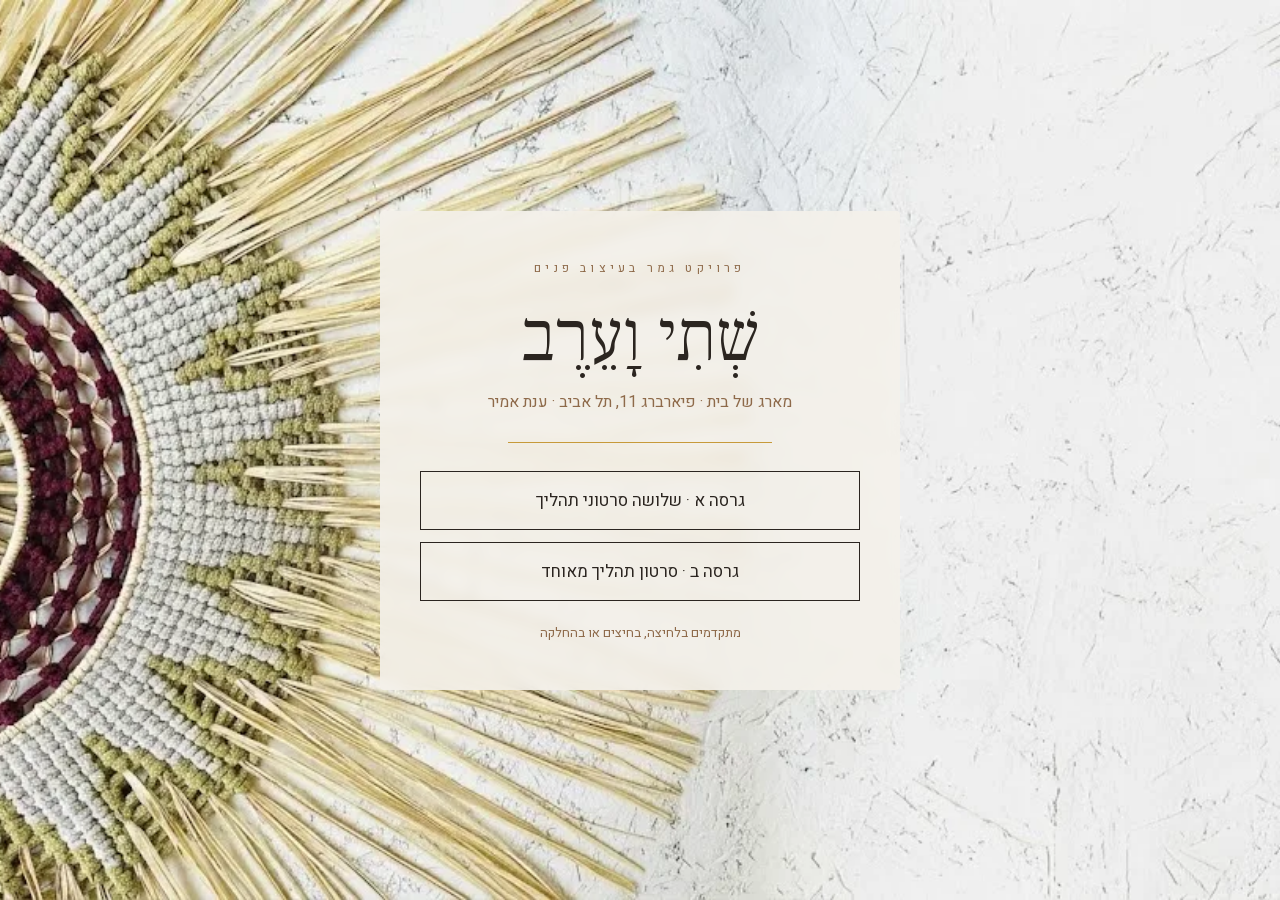
==== index.html @ cf1539aa "אתר שתי וערב, שתי גרסאות, 16.11 Co-Authored-By: Claude Opus 5.5 <noreply@anthropic.com>" ====
<!doctype html>
<html lang="he" dir="rtl">
<head>
<meta charset="utf-8">
<meta name="viewport" content="width=device-width, initial-scale=1">
<title>שתי וערב · פיארברג 11</title>
<meta name="robots" content="noindex">
<link rel="stylesheet" href="lib/fonts.css">
<style>
:root{--bg:#F4F1EA;--ink:#2B2520;--mustard:#C79A3A;--oak:#8E6A4A}
*{box-sizing:border-box;margin:0}
body{min-height:100svh;background:var(--bg) url(media/שער-קסם.webp) center/cover no-repeat;color:var(--ink);font-family:Heebo,Assistant,sans-serif;display:grid;place-items:center;padding:24px 16px}
.card{background:rgba(244,241,234,.9);backdrop-filter:blur(6px);padding:48px 40px;max-width:520px;width:100%;text-align:center;border-radius:4px}
.kick{letter-spacing:.35em;font-size:12px;color:var(--oak)}
h1{font-family:"Frank Ruhl Libre",serif;font-weight:300;font-size:clamp(44px,10vw,72px);margin:14px 0 6px}
.sub{font-size:16px;color:var(--oak)}
hr{border:0;height:1px;background:var(--mustard);margin:28px auto;width:60%}
a{display:block;padding:16px;margin:12px 0;border:1px solid var(--ink);color:var(--ink);text-decoration:none;font-size:17px;transition:.25s}
a:hover{background:var(--ink);color:var(--bg)}
small{display:block;margin-top:22px;font-size:13px;color:var(--oak)}
</style>
</head>
<body>
<main class="card">
<div class="kick">פרויקט גמר בעיצוב פנים</div>
<h1>שְׁתִי וָעֵרֶב</h1>
<div class="sub">מארג של בית · פיארברג 11, תל אביב · ענת אמיר</div>
<hr>
<a href="a.html">גרסה א · שלושה סרטוני תהליך</a>
<a href="b.html">גרסה ב · סרטון תהליך מאוחד</a>
<small>מתקדמים בלחיצה, בחיצים או בהחלקה</small>
</main>
</body>
</html>
---- lib/fonts.css ----
/* פונטים מקומיים: פרנק רוהל ליברה והיבו, עברית ולטינית, משקלים 300 400 500. הורדו מגוגל פונטס 4.11.26 */
@font-face{font-family:'Frank Ruhl Libre';font-style:normal;font-weight:300;font-display:swap;src:url(fonts/FrankRuhlLibre-300-hebrew.woff2) format('woff2');unicode-range:U+0307-0308, U+0590-05FF, U+200C-2010, U+20AA, U+25CC, U+FB1D-FB4F;}
@font-face{font-family:'Frank Ruhl Libre';font-style:normal;font-weight:300;font-display:swap;src:url(fonts/FrankRuhlLibre-300-latin.woff2) format('woff2');unicode-range:U+0000-00FF, U+0131, U+0152-0153, U+02BB-02BC, U+02C6, U+02DA, U+02DC, U+0304, U+0308, U+0329, U+2000-206F, U+20AC, U+2122, U+2191, U+2193, U+2212, U+2215, U+FEFF, U+FFFD;}
@font-face{font-family:'Frank Ruhl Libre';font-style:normal;font-weight:400;font-display:swap;src:url(fonts/FrankRuhlLibre-400-hebrew.woff2) format('woff2');unicode-range:U+0307-0308, U+0590-05FF, U+200C-2010, U+20AA, U+25CC, U+FB1D-FB4F;}
@font-face{font-family:'Frank Ruhl Libre';font-style:normal;font-weight:400;font-display:swap;src:url(fonts/FrankRuhlLibre-400-latin.woff2) format('woff2');unicode-range:U+0000-00FF, U+0131, U+0152-0153, U+02BB-02BC, U+02C6, U+02DA, U+02DC, U+0304, U+0308, U+0329, U+2000-206F, U+20AC, U+2122, U+2191, U+2193, U+2212, U+2215, U+FEFF, U+FFFD;}
@font-face{font-family:'Frank Ruhl Libre';font-style:normal;font-weight:500;font-display:swap;src:url(fonts/FrankRuhlLibre-500-hebrew.woff2) format('woff2');unicode-range:U+0307-0308, U+0590-05FF, U+200C-2010, U+20AA, U+25CC, U+FB1D-FB4F;}
@font-face{font-family:'Frank Ruhl Libre';font-style:normal;font-weight:500;font-display:swap;src:url(fonts/FrankRuhlLibre-500-latin.woff2) format('woff2');unicode-range:U+0000-00FF, U+0131, U+0152-0153, U+02BB-02BC, U+02C6, U+02DA, U+02DC, U+0304, U+0308, U+0329, U+2000-206F, U+20AC, U+2122, U+2191, U+2193, U+2212, U+2215, U+FEFF, U+FFFD;}
@font-face{font-family:'Heebo';font-style:normal;font-weight:300;font-display:swap;src:url(fonts/Heebo-300-hebrew.woff2) format('woff2');unicode-range:U+0307-0308, U+0590-05FF, U+200C-2010, U+20AA, U+25CC, U+FB1D-FB4F;}
@font-face{font-family:'Heebo';font-style:normal;font-weight:300;font-display:swap;src:url(fonts/Heebo-300-latin.woff2) format('woff2');unicode-range:U+0000-00FF, U+0131, U+0152-0153, U+02BB-02BC, U+02C6, U+02DA, U+02DC, U+0304, U+0308, U+0329, U+2000-206F, U+20AC, U+2122, U+2191, U+2193, U+2212, U+2215, U+FEFF, U+FFFD;}
@font-face{font-family:'Heebo';font-style:normal;font-weight:400;font-display:swap;src:url(fonts/Heebo-400-hebrew.woff2) format('woff2');unicode-range:U+0307-0308, U+0590-05FF, U+200C-2010, U+20AA, U+25CC, U+FB1D-FB4F;}
@font-face{font-family:'Heebo';font-style:normal;font-weight:400;font-display:swap;src:url(fonts/Heebo-400-latin.woff2) format('woff2');unicode-range:U+0000-00FF, U+0131, U+0152-0153, U+02BB-02BC, U+02C6, U+02DA, U+02DC, U+0304, U+0308, U+0329, U+2000-206F, U+20AC, U+2122, U+2191, U+2193, U+2212, U+2215, U+FEFF, U+FFFD;}
@font-face{font-family:'Heebo';font-style:normal;font-weight:500;font-display:swap;src:url(fonts/Heebo-500-hebrew.woff2) format('woff2');unicode-range:U+0307-0308, U+0590-05FF, U+200C-2010, U+20AA, U+25CC, U+FB1D-FB4F;}
@font-face{font-family:'Heebo';font-style:normal;font-weight:500;font-display:swap;src:url(fonts/Heebo-500-latin.woff2) format('woff2');unicode-range:U+0000-00FF, U+0131, U+0152-0153, U+02BB-02BC, U+02C6, U+02DA, U+02DC, U+0304, U+0308, U+0329, U+2000-206F, U+20AC, U+2122, U+2191, U+2193, U+2212, U+2215, U+FEFF, U+FFFD;}

/* אסיסטנט, הפונט של מצגת הקנבה (ענת, 8.11.26). פונט משתנה, קובץ אחד לכל המשקלים. הורד מגוגל פונטס 8.11.26 */
@font-face{font-family:'Assistant';font-style:normal;font-weight:200 800;font-display:swap;src:url(fonts/Assistant-hebrew.woff2) format('woff2');unicode-range:U+0307-0308, U+0590-05FF, U+200C-2010, U+20AA, U+25CC, U+FB1D-FB4F;}
@font-face{font-family:'Assistant';font-style:normal;font-weight:200 800;font-display:swap;src:url(fonts/Assistant-latin.woff2) format('woff2');unicode-range:U+0000-00FF, U+0131, U+0152-0153, U+02BB-02BC, U+02C6, U+02DA, U+02DC, U+0304, U+0308, U+0329, U+2000-206F, U+20AC, U+2122, U+2191, U+2193, U+2212, U+2215, U+FEFF, U+FFFD;}
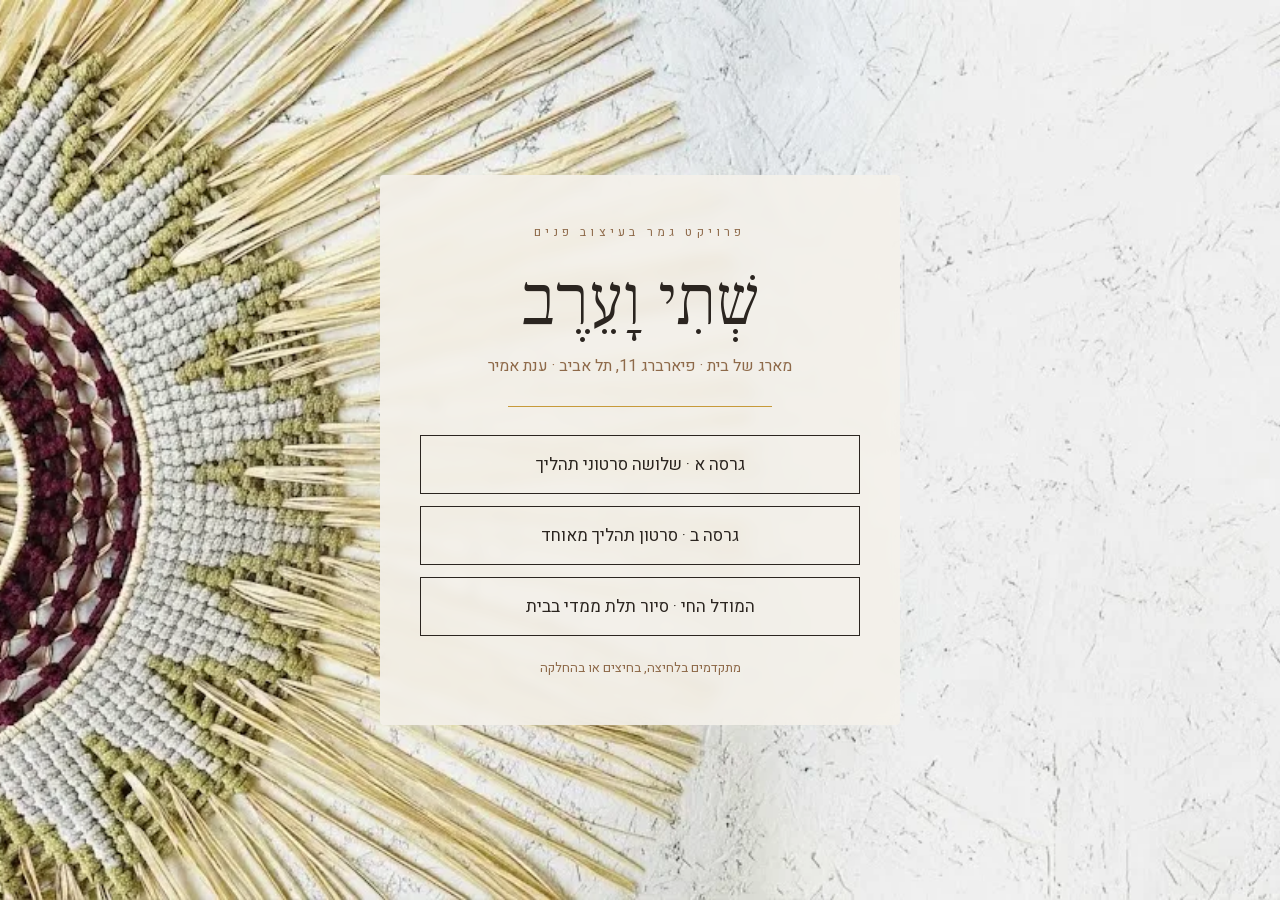
==== commit c883799e: "המודל החי וקישור מדף הכניסה Co-Authored-By: Claude Opus 5.5 <noreply@anthropic.com>" ====
--- a/index.html
+++ b/index.html
@@ -28,6 +28,7 @@
 <hr>
 <a href="a.html">גרסה א · שלושה סרטוני תהליך</a>
 <a href="b.html">גרסה ב · סרטון תהליך מאוחד</a>
+<a href="model.html">המודל החי · סיור תלת ממדי בבית</a>
 <small>מתקדמים בלחיצה, בחיצים או בהחלקה</small>
 </main>
 </body>
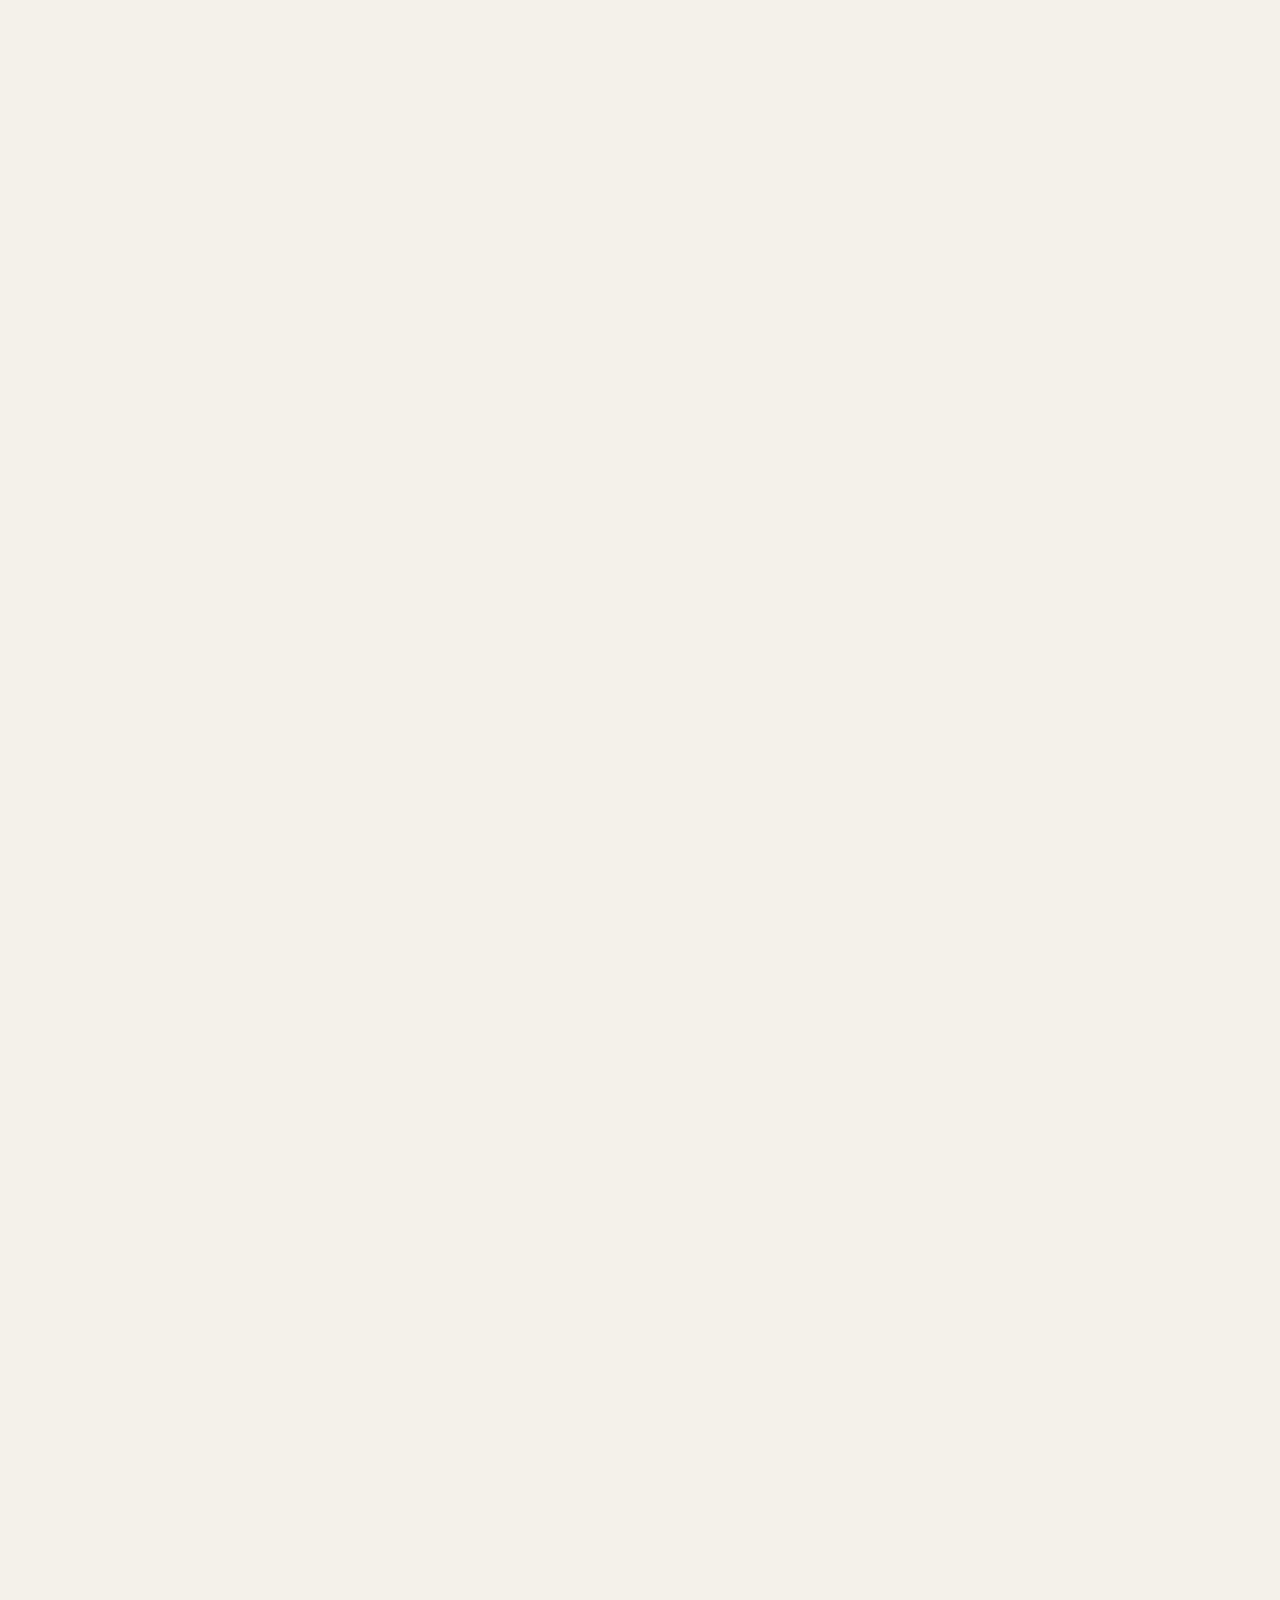
==== commit f39bea4e: "17.11: גרסה א' כאתר הראשי, תיקוני ענת, מסך מלא, חתכים מעודכנים Co-Authored-By: Claude Opus 5.5 <nore" ====
--- a/index.html
+++ b/index.html
@@ -1,35 +1,1550 @@
 <!doctype html>
-<html lang="he" dir="rtl">
-<head>
+<html lang="he" dir="rtl"><head>
 <meta charset="utf-8">
-<meta name="viewport" content="width=device-width, initial-scale=1">
-<title>שתי וערב · פיארברג 11</title>
-<meta name="robots" content="noindex">
-<link rel="stylesheet" href="lib/fonts.css">
+<base href="./">
+<title>שתי וערב · גרסה א, שלושה סרטונים</title>
+<meta name="viewport" content="width=device-width, initial-scale=1, viewport-fit=cover">
+<style>/* 16.11: אסיסטנט בתוך הדף, כדי שיעבוד גם מקובץ מקומי בלי שרת. זה הפונט היחיד שהאתר משתמש בו */
+@font-face{font-family:'Assistant';font-style:normal;font-weight:200 800;font-display:swap;src:url([data-uri]) format('woff2');unicode-range:U+0307-0308, U+0590-05FF, U+200C-2010, U+20AA, U+25CC, U+FB1D-FB4F;}
+@font-face{font-family:'Assistant';font-style:normal;font-weight:200 800;font-display:swap;src:url([data-uri]) format('woff2');unicode-range:U+0000-00FF, U+0131, U+0152-0153, U+02BB-02BC, U+02C6, U+02DA, U+02DC, U+0304, U+0308, U+0329, U+2000-206F, U+20AC, U+2122, U+2191, U+2193, U+2212, U+2215, U+FEFF, U+FFFD;}
+</style>
+<script>/* 16.11 טלפון: הסימון לפני הציור, כדי שה-CSS והקוד יסכימו */
+if (!document.documentElement.classList.contains('edit') && matchMedia('(max-width: 820px), (max-height: 500px)').matches) document.documentElement.classList.add('m');</script>
+
 <style>
-:root{--bg:#F4F1EA;--ink:#2B2520;--mustard:#C79A3A;--oak:#8E6A4A}
-*{box-sizing:border-box;margin:0}
-body{min-height:100svh;background:var(--bg) url(media/שער-קסם.webp) center/cover no-repeat;color:var(--ink);font-family:Heebo,Assistant,sans-serif;display:grid;place-items:center;padding:24px 16px}
-.card{background:rgba(244,241,234,.9);backdrop-filter:blur(6px);padding:48px 40px;max-width:520px;width:100%;text-align:center;border-radius:4px}
-.kick{letter-spacing:.35em;font-size:12px;color:var(--oak)}
-h1{font-family:"Frank Ruhl Libre",serif;font-weight:300;font-size:clamp(44px,10vw,72px);margin:14px 0 6px}
-.sub{font-size:16px;color:var(--oak)}
-hr{border:0;height:1px;background:var(--mustard);margin:28px auto;width:60%}
-a{display:block;padding:16px;margin:12px 0;border:1px solid var(--ink);color:var(--ink);text-decoration:none;font-size:17px;transition:.25s}
-a:hover{background:var(--ink);color:var(--bg)}
-small{display:block;margin-top:22px;font-size:13px;color:var(--oak)}
+  /* גרסת עיצוב "סופית, על בסיס מארג" (9.11.26), נבנתה בבדיקות/בניית-גרסאות-עיצוב.py. לא לערוך ידנית: לשנות בסקריפט ולהריץ שוב */
+
+  :root{
+    --mustard:#C79A3A; --raffia:#D9B98A; --terracotta:#B4623E; --oak:#8E6A4A; --sage:#7E8A6E;
+    --pad:7vw; --padL:11vw; --hdTop:12vh; --bodyTop:40vh;
+    --t-h2:clamp(36px,3.3vw,54px); --t-lead:clamp(16px,1.25vw,20px); --t-body:clamp(15px,1.08vw,17.5px);
+    --t-small:clamp(12.5px,.88vw,14.5px); --t-lbl:clamp(16px,1.2vw,20px);
+    --ease:cubic-bezier(.22,.61,.36,1);
+  }
+  html,body{margin:0;height:100%;background:var(--bg);color:var(--fg);font-family:var(--text);font-weight:400;-webkit-font-smoothing:antialiased}
+  html.lenis,html.lenis body{height:auto} .lenis.lenis-smooth{scroll-behavior:auto!important}
+  p{margin:0} figure{margin:0}
+  nav{position:fixed;top:0;right:0;left:0;height:56px;z-index:60;display:flex;align-items:center;justify-content:space-between;padding:0 var(--pad);color:var(--navc)}
+  nav .brand{font-family:var(--display);font-size:16px;letter-spacing:.06em}
+  nav ul{display:flex;gap:28px;list-style:none;margin:0;padding:0}
+  nav a{color:inherit;text-decoration:none;font-size:13px;letter-spacing:.06em;opacity:.5;transition:opacity .3s;cursor:pointer;padding-bottom:3px;border-bottom:1px solid transparent}
+  nav a.on{opacity:1;border-bottom-color:currentColor}
+  .hint{position:fixed;bottom:26px;left:var(--pad);font-size:11px;letter-spacing:.3em;opacity:.5;z-index:60;transition:opacity .6s;color:var(--navc)}
+  .hint.off{opacity:0}
+
+  .scene{position:relative;height:100vh;overflow:visible;background:transparent!important}
+  /* העור של השקף: הרקע והתוכן. במעבר הוא עומד במקום ונארג פנימה (ראה המעבר בסקריפט) */
+  .sk{position:absolute;inset:0;overflow:hidden;background:var(--bg);will-change:transform}
+  .alt>.sk{background:var(--bg2)} .s-tools>.sk{background:#1d1611} .s-tour>.sk{background:#211b17} .s-plan>.sk{background:var(--planbg)}
+  .sub2{margin-top:6px;letter-spacing:.12em;text-transform:none;font-size:13px}
+  .wrap{position:absolute;inset:0;will-change:transform,opacity}
+
+  /* הכותרת: באותו מקום ובאותו גודל בכל השקפים */
+  .hd{position:absolute;right:var(--pad);top:var(--hdTop);width:38vw;text-align:right;z-index:3}
+  .ch{font-size:11.5px;letter-spacing:.3em;color:var(--acc);margin-bottom:14px}
+  h2{font-family:var(--display);font-weight:var(--h2w);font-size:var(--t-h2);line-height:1.08;margin:0;color:var(--ink);letter-spacing:var(--h2ls,-.01em)}
+  h2 small{display:block;font-family:var(--text);font-size:clamp(14px,1.05vw,17px);font-weight:400;letter-spacing:0;color:var(--soft);margin-top:12px;line-height:1.5}
+  .rule{position:relative;height:1px;background:var(--line);width:min(340px,100%);margin:20px 0 0;transform-origin:100% 50%}
+  .rule::after{content:'';position:absolute;right:-3px;top:-3px;width:7px;height:7px;background:var(--acc);transform:rotate(45deg)}
+  .en{font-family:var(--text);font-size:11.5px;letter-spacing:.3em;text-transform:uppercase;direction:ltr;text-align:right;color:var(--soft);margin-top:14px}
+  .lead{font-size:var(--t-lead);line-height:1.65;color:var(--fg);margin-top:18px}
+  .body{font-size:var(--t-body);line-height:1.8;color:var(--fg)}
+  .body+.body,.body+.small,.small+.body{margin-top:14px}
+  .small{font-size:var(--t-small);line-height:1.65;color:var(--fg)}
+  .soft{color:var(--soft)!important}
+  .lbl{font-family:var(--display);font-weight:var(--lblw,500);font-size:var(--t-lbl);color:var(--ink);line-height:1.3}
+
+  /* שני טורים: הטקסט מימין מתחת לכותרת, התמונה משמאל */
+  .txt{position:absolute;right:var(--pad);top:var(--bodyTop);width:36vw}
+  .media{position:absolute;left:var(--padL);top:var(--hdTop);bottom:9vh;width:38vw;overflow:hidden}
+  .media img,.media video{display:block;width:100%;height:100%;object-fit:cover}
+  .facts{display:flex;gap:0;margin-top:28px;border-top:1px solid var(--line)}
+  .facts span{flex:1;padding:12px 0 0;font-family:var(--display);font-size:clamp(14px,1.05vw,17px);color:var(--ink);text-align:center;border-left:1px solid var(--line)}
+  .facts span:last-child{border-left:0}
+  .quote{padding-right:16px;border-right:2px solid var(--acc);margin:18px 0}
+  .items .it{padding:13px 0 14px;border-top:1px solid var(--line)} .items .it:first-child{border-top:0;padding-top:0}
+  .items .lbl{margin-bottom:4px}
+
+  /* שער */
+  .s-cover .plate{position:absolute;inset:0;width:100%;height:100%;object-fit:cover;object-position:left center;transform:scaleX(-1)}
+  .s-cover .inner{position:absolute;left:var(--padL);top:50%;transform:translateY(-50%);width:min(30vw,440px);text-align:right}
+  .s-cover .title{font-family:var(--display);font-weight:var(--h2w);font-size:clamp(52px,5.6vw,88px);line-height:1.05;margin:0;color:var(--ink)}
+  .s-cover .subt{font-family:var(--display);font-size:clamp(20px,1.9vw,30px);font-weight:300;color:var(--soft);margin-top:8px}
+  .s-cover .rule{margin:26px 0 22px}
+  .s-cover .sub{font-size:var(--t-lead);line-height:1.6;color:var(--fg)}
+  .s-cover .by{font-size:var(--t-small);letter-spacing:.06em;color:var(--soft);margin-top:10px}
+
+  /* בני הבית: חבל אחד, ומכל קשר עליו יורדים שני חוטים, קשר אסיפה, ובן הבית (ענת 9.11: קשרים במקום אטבים) */
+  .s-members .rope{position:absolute;left:0;right:0;top:31vh;height:4px;margin-top:-2px;z-index:2;
+    background:repeating-linear-gradient(115deg,var(--ropec) 0 4px,var(--rope2) 4px 6px);border-radius:2px}
+  .s-members .line{position:absolute;left:var(--padL);right:var(--pad);top:31vh;display:flex;justify-content:space-between;align-items:flex-start;z-index:3}
+  .s-members .hang{width:15.6vw}
+  .s-members .hang.big{width:17.4vw}
+  .s-members .sw{transform-origin:50% 0;position:relative;display:flex;flex-direction:column;align-items:center}
+  .s-members .kn{display:block;width:34px;height:26px;margin-top:-13px;fill:none;stroke:var(--ropec);stroke-width:2.6;stroke-linecap:round;position:relative;z-index:3}
+  .s-members .strand{display:block;width:6px;height:var(--drop,3vh);box-sizing:border-box;border-left:2px solid var(--ropec);border-right:2px solid var(--ropec)}
+  .s-members .gk{display:block;width:12px;height:16px;border-radius:5px;margin-bottom:-4px;position:relative;z-index:2;
+    background:repeating-linear-gradient(to bottom,var(--ropec) 0 2.2px,var(--rope2) 2.2px 3.6px)}
+  .s-members .pc{width:100%;box-sizing:border-box;padding:10px 10px 14px;transition:transform .5s var(--ease),box-shadow .5s var(--ease)}
+  .s-members .pc:hover{transform:translateY(-6px)}
+  .s-members .pc img{display:block;width:100%;aspect-ratio:4/3;object-fit:cover;filter:var(--photof,sepia(.25))}
+  .s-members .pc .lbl{margin:10px 2px 6px;font-size:clamp(17px,1.3vw,21px)}
+  .s-members .pc .small{margin:0 2px;font-size:clamp(13px,.98vw,15.5px);line-height:1.6}
+  .s-members .count{margin-top:12px}
+  .s-members .count b{font-weight:500;color:var(--ink)}
+
+  /* הקונספט */
+  .s-concept .vid{position:absolute;top:0;bottom:0;left:0;width:50%;overflow:hidden}
+  .s-concept .vid video{position:absolute;inset:0;width:100%;height:100%;object-fit:cover}
+  .s-concept .vid::after{content:'';position:absolute;inset:0;background:linear-gradient(to left,var(--bg) 0,transparent 22%)}
+  .s-concept h2{font-size:clamp(48px,5vw,80px)}
+
+  /* שלושה כרטיסים */
+  .s-meet .row3{position:absolute;right:var(--pad);left:var(--padL);top:34vh;display:grid;grid-template-columns:repeat(3,1fr);gap:2vw}
+  .s-meet .mc{display:flex;flex-direction:column;gap:10px;overflow:hidden}
+  .s-meet .frag{height:25vh;overflow:hidden}
+  .s-meet .frag img{display:block;width:100%;height:100%;object-fit:cover;transform:scale(2.1);transform-origin:var(--fo,50% 50%)}
+  .s-meet .mc .small{font-size:clamp(12px,.84vw,14px)}
+
+  /* ארגז הכלים (המאושר), אותה כותרת כמו בשאר השקפים */
+  .s-tools{background:#1d1611}
+  .s-tools .box{position:absolute;inset:0;background:url(media/film/toolbox.webp) center 62%/cover no-repeat;transform:scale(1.04)}
+  .s-tools .box::after{content:'';position:absolute;inset:0;background:linear-gradient(to bottom,rgba(22,16,12,.8) 0,rgba(22,16,12,.3) 40%,rgba(22,16,12,0) 60%,rgba(22,16,12,.35) 100%)}
+  .s-tools h2,.s-tools .lbl{color:#F4EFE7} .s-tools .en,.s-tools .lead{color:#F4EFE7;opacity:.85}
+  .s-tools .rule{background:rgba(244,239,231,.45)}
+  .s-tools .hd{width:44vw}
+  .s-tools .cards{position:absolute;left:var(--padL);right:var(--pad);bottom:11vh;display:grid;grid-template-columns:repeat(5,1fr);gap:1.4vw;z-index:4}
+  .s-tools .slot{position:relative;will-change:transform;transition:opacity .7s var(--ease);cursor:pointer}
+  .s-tools .cards.dim .slot:not(.up){opacity:.85}
+  .s-tools .card{display:flex;flex-direction:column;gap:9px;padding:10px 10px 16px;border-radius:18px;background:rgba(255,255,255,.13);border:1px solid rgba(255,255,255,.32);
+    backdrop-filter:blur(18px) saturate(1.2);-webkit-backdrop-filter:blur(18px) saturate(1.2);box-shadow:0 40px 80px -30px rgba(0,0,0,.6),inset 0 1px 0 rgba(255,255,255,.35);color:#F4EFE7;will-change:transform}
+  .s-tools .card img{display:block;width:100%;aspect-ratio:16/10;object-fit:cover;border-radius:11px}
+  .s-tools .card .lbl{margin:4px 6px 0;font-size:clamp(16px,1.25vw,20px)}
+  .s-tools .card .small{margin:0 6px;font-size:clamp(11.5px,.85vw,13.5px);line-height:1.55;color:#F4EFE7;opacity:.9}
+  .s-tools .foot{position:absolute;left:var(--padL);right:var(--pad);bottom:3.2vh;font-size:12px;line-height:1.5;color:#F4F1EA;opacity:.85;z-index:4}
+  .s-tools .foot p{max-width:52%}
+
+  /* הבית כמארג חיים: חמש נקודות על חוט ערב אחד */
+  .s-life .weft{position:absolute;left:0;right:0;top:47vh;height:1px;background:var(--line);transform-origin:100% 50%}
+  .s-life .nodes{position:absolute;right:var(--pad);left:var(--padL);top:39vh;display:grid;grid-template-columns:repeat(5,1fr);gap:2vw}
+  .s-life .nd{text-align:center;position:relative}
+  .s-life .nd img{display:block;width:clamp(96px,10vw,150px);aspect-ratio:1;border-radius:50%;object-fit:cover;margin:0 auto 18px;border:5px solid var(--bg2);box-shadow:0 0 0 1px var(--line)}
+  .s-life .knot{position:absolute;top:calc(clamp(96px,10vw,150px)/2 - 5px);right:-1vw;width:9px;height:9px;background:var(--acc);transform:rotate(45deg)}
+  .s-life .nd:first-child .knot{display:none}
+  .s-life .nd .lbl{margin-bottom:8px}
+
+  .s-life .lfoot{position:absolute;left:var(--padL);right:var(--pad);bottom:5vh;display:flex;align-items:center;gap:18px;color:var(--soft)}
+  .s-life .lfoot .sep{flex:1;height:1px;background:var(--line)} .s-life .lfoot .en{font-size:11px;letter-spacing:.3em;margin:0}
+
+  /* פרוגרמה כמותית */
+  .s-prog .floors{position:absolute;right:var(--pad);left:var(--padL);top:34vh;display:grid;grid-template-columns:1fr 1fr;gap:2vw}
+  .s-prog .fl{display:flex;flex-direction:column;overflow:hidden}
+  .s-prog .pics{display:grid;grid-template-columns:repeat(2,1fr);gap:6px}
+  .s-prog .pics img{display:block;width:100%;height:24vh;object-fit:cover}
+  .s-prog .h{font-family:var(--display);font-weight:500;font-size:var(--t-lbl);color:var(--ink);padding:16px 0 8px;border-bottom:1px solid var(--line)}
+  .s-prog ul{list-style:none;margin:0;padding:0;columns:2;column-gap:2vw}
+  .s-prog li{padding:8px 0;border-bottom:1px solid var(--line2);font-size:var(--t-small);break-inside:avoid;color:var(--fg)}
+
+  /* תכניות וחתכים */
+  .s-plan{background:var(--planbg)}
+  .s-plan .hd{width:27vw}
+  .s-plan .plan{position:absolute;left:calc(var(--padL) - 2vw);right:35vw;top:6vh;bottom:3vh;display:flex;align-items:center;justify-content:center}
+  .s-plan .plan img{max-width:100%;max-height:100%;object-fit:contain;mix-blend-mode:multiply}
+  .s-plan .nums{font-family:var(--display);font-weight:300;font-size:clamp(22px,2vw,32px);letter-spacing:.14em;color:var(--ink);direction:ltr;text-align:right;margin:22px 0 14px}
+  .s-plan .small+.small{margin-top:12px}
+
+  /* גיליון ההדפסה לרוחב: מקום גדול יותר בשני שקפי התכניות, הגיליון לא נחתך */
+  #s-plan-gf .plan,#s-plan-f1 .plan{left:calc(var(--padL) - 7vw);top:4vh;bottom:3vh}
+  /* (לא בשימוש) תכניות ההעמדה הצבעוניות */
+  .s-furn>.sk{background:#F1EBE0}
+  .s-furn .sheet{position:absolute;inset:0;width:100%;height:100%;object-fit:contain}
+
+  /* הנול */
+  .loomfig{overflow:visible;display:flex;flex-direction:column;justify-content:center}
+  .s-loom .stage{position:relative;aspect-ratio:4/3;width:100%;background:#fff}
+  .s-loom .stage img,.s-loom .stage video{position:absolute;inset:0;width:100%;height:100%;object-fit:cover;opacity:0}
+  .s-loom .stage img:first-child{opacity:1}
+  .s-loom .steps{display:flex;margin-top:12px;font-size:11.5px;letter-spacing:.2em;color:var(--soft)}
+  .s-loom .steps span{flex:1;text-align:center;padding-top:8px;border-top:1px solid var(--line);transition:color .4s,border-color .4s}
+  .s-loom .steps span.on{color:var(--ink);border-top-color:var(--ink)}
+  .s-loom .txt{top:36vh}
+
+  /* הסיור (לא נוגעים בסרטון) */
+  .s-tour{background:#211b17;color:#F4F1EA}
+  .s-tour .wrap{display:flex;flex-direction:column;align-items:center;justify-content:center;gap:16px;padding:66px var(--pad) 0;box-sizing:border-box}
+  .s-tour .vbox{position:relative;height:min(calc(100vh - 190px),46vw);aspect-ratio:16/9;background:#000;box-shadow:0 30px 80px rgba(0,0,0,.5)}
+  .s-tour video{display:block;width:100%;height:100%;object-fit:contain;background:#000}
+  .s-tour .play{position:absolute;inset:0;display:grid;place-items:center;cursor:pointer;background:rgba(43,37,32,.25);transition:opacity .4s}
+  .s-tour .play.off{opacity:0;pointer-events:none}
+  .s-tour .play span{width:92px;height:92px;border:1px solid rgba(244,241,234,.9);border-radius:50%;display:grid;place-items:center}
+  .s-tour .play span::after{content:'';border-style:solid;border-width:13px 0 13px 22px;border-color:transparent transparent transparent #F4F1EA;margin-left:5px}
+  .s-tour .ttl{width:100%;text-align:right;font-family:var(--display);font-size:clamp(20px,1.8vw,28px);color:#F4F1EA}
+  .s-tour .ttl small{display:block;font-size:11.5px;letter-spacing:.3em;color:rgba(244,241,234,.6);font-family:var(--text);margin-bottom:6px}
+
+  /* סגירה */
+  .s-end .bg{position:absolute;inset:0;width:100%;height:100%;object-fit:cover;opacity:var(--endop,.22);filter:saturate(.6)}
+  .s-end .wrap{display:grid;place-items:center;text-align:center}
+  .s-end h2{font-size:clamp(38px,4vw,62px)}
+  .s-end .rule{margin:24px auto 0;transform-origin:50% 50%}
+  .s-end .rule::after{right:50%;margin-right:-3px}
+  .s-end .sig{margin-top:24px;font-size:var(--t-small);letter-spacing:.16em;color:var(--soft)}
+
+  /* האנך */
+  #plumb{position:fixed;top:0;left:0;z-index:50;pointer-events:none;transform-origin:50% 0;will-change:transform}
+  #plumb .string{position:absolute;left:50%;top:0;width:10px;margin-left:-5px;background:url(media/חוט.png) center top/10px auto repeat-y}
+  #plumb .bob{position:absolute;left:50%;width:140px;margin-left:-70px;filter:drop-shadow(0 18px 14px rgba(40,25,10,.28))}
+  #plumb .bob img{display:block;width:100%;height:auto}
+  #warp,#thread{display:none}
+  body.dark nav,body.dark .hint{color:#F4F1EA}
+.tag{position:fixed;bottom:22px;right:var(--pad);z-index:70;font-size:11px;letter-spacing:.2em;padding:6px 12px;border-radius:20px;background:rgba(199,154,58,.92);color:#1d1611}
+
+
+  :root{--display:'Assistant','Arial Hebrew',sans-serif;--text:'Assistant','Arial Hebrew',sans-serif;--h2w:300;--lblw:500;
+    --bg:#F4F1EA;--bg2:#EFE8DC;--ink:#2B2520;--fg:#5A4636;--soft:#86725F;--line:#C9B9A4;--line2:#E2D8C9;--navc:#5A4636;
+    --ropec:#C79A3A;--rope2:#A87E2A;--planbg:#F4F1EA}
+  /* חוטי השתי: קווים אנכיים דקים בכל שקף, מתחת לתוכן. בתכניות, בחתכים ובארגז אין: שם התמונה היא הכול (ענת 9.11) */
+  .scene:not(.s-plan):not(.s-furn):not(.s-tools):not(.s-tour):not(.s-cover):not(.s-end):not(.s-concept)>.sk::before{content:'';position:absolute;inset:0;pointer-events:none;
+    background:repeating-linear-gradient(to left,rgba(90,70,54,.07) 0 1px,transparent 1px calc((100vw - 18vw)/6));background-position:var(--pad) 0}
+  .wrap{z-index:1}
+  /* חוט הערב: הקו מתחת לכל כותרת נמתח לכל רוחב המסך */
+  .hd .rule{width:calc(100vw - var(--pad));background:linear-gradient(to left,var(--line) 0,var(--line) 40%,rgba(201,185,164,0) 100%)}
+  .s-tools .hd .rule{background:linear-gradient(to left,rgba(244,239,231,.5),rgba(244,239,231,0))}
+  .s-plan .hd .rule{width:100%} /* בתכניות ובחתכים הקו נשאר ברוחב הכותרת ולא עובר על השרטוט (ענת 9.11) */
+  .media{box-shadow:0 0 0 1px var(--line);outline:1px solid var(--line);outline-offset:10px}
+  .s-members .pc{background:#FBF8F2;box-shadow:0 18px 30px -18px rgba(60,40,20,.45)}
+  .s-meet .mc{background:rgba(255,255,255,.4);border:1px solid var(--line2);padding:12px 12px 18px}
+  .s-meet .mc .lbl,.s-meet .mc .small{padding:0 4px}
+  .s-prog .fl{background:rgba(255,255,255,.35);border:1px solid var(--line2);padding:12px 14px 6px}
+
+  /* בכל השקפים: האנגלית עולה למעלה, צמודה לכותרת העברית ומיושרת לשורה שלה, קטנה, ונגמרת ליד האות האחרונה */
+  .hd{display:flex;flex-wrap:wrap;align-items:baseline}
+  .hd>*{flex-basis:100%;order:5}
+  .hd>.ch{order:1} .hd>h2{order:2;flex-basis:auto} .hd>.rule{order:4}
+  .hd>.en{order:3;flex-basis:auto;margin:0 16px 0 0;font-size:10px;letter-spacing:.24em}
+  .hd>.sub2{order:5}
+  /* ענת 11.11 ערב: "לא אוהבת את הרקע שחור, אולי לנסות את החרדל של הנקודה והקו אבל אולי חצי שקוף". בועה אחת לכל טקסט, אחידה בכל האתר:
+     חרדל חצי שקוף על בסיס שמנת, עם טשטוש, כך שהיא קריאה גם על הרקע הבהיר וגם על תמונה. הכתב כהה */
+  :root{--bub:linear-gradient(rgba(199,154,58,.2),rgba(199,154,58,.2)),rgba(247,242,232,.7);--bubline:rgba(199,154,58,.42);
+    --bubsh:0 28px 54px -34px rgba(90,60,20,.45)}
+  .s-family .txt,.s-concept .txt,.s-insp .txt,.s-thread .txt,.s-loom .txt,.s-members .pc,.s-meet .mc,.s-life .nd,.s-prog .fl{
+    background:var(--bub);border:1px solid var(--bubline);border-radius:18px;box-shadow:var(--bubsh);
+    backdrop-filter:blur(14px);-webkit-backdrop-filter:blur(14px);box-sizing:border-box}
+  .s-family .txt,.s-concept .txt,.s-insp .txt,.s-thread .txt,.s-loom .txt{padding:26px 28px 28px}
+  .s-family .txt,.s-concept .txt{top:calc(var(--bodyTop) - 4vh)}
+  .s-concept .hd .rule{width:min(340px,100%);background:var(--line)}
+  .s-members .pc{padding:10px 10px 16px} .s-members .pc img{border-radius:10px;filter:none}
+  .s-meet .mc{padding:10px 10px 18px} .s-meet .mc .frag{border-radius:11px} .s-meet .mc .lbl,.s-meet .mc .small{padding:0 8px}
+  .s-life .nd{padding:18px 14px 20px}
+  .s-prog .fl{padding:12px 16px 10px!important}
+  .s-family .txt *,.s-concept .txt *,.s-insp .txt *,.s-thread .txt *,.s-loom .txt *,.s-members .pc *,.s-meet .mc *,.s-life .nd *,.s-prog .fl *{color:var(--ink)}
+  .items .it{border-top-color:var(--bubline)} .s-prog li{border-bottom-color:var(--bubline)} .s-prog .h{border-bottom-color:var(--bubline)}
+  .quote{border-right-color:#C79A3A}
+  /* ענת 11.11 ערב: "הפונט צריך לגדול... גודל אחיד בכל האתר", בלי שני גדלים באותו שקף. גודל אחד לכל המלל הרץ, וגודל אחד לכותרות הקטנות */
+  :root{--T:clamp(16px,1.2vw,20px);--TL:clamp(18px,1.36vw,22.5px)}
+  .body,.small,.lead,.quote,.s-prog li,.s-members .pc .small,.s-meet .mc .small,.s-tools .card .small,.s-life .nd .small,.items .small,.s-tools .lead,.s-loom .soft{
+    font-size:var(--T)!important;line-height:1.6}
+  .lbl,.s-prog .h,.s-members .pc .lbl,.s-tools .card .lbl{font-size:var(--TL)!important}
+  /* המראה של הריבועים המעוגלים בלי הריבועים: תמונות עם פינות מעוגלות, בלי מסגרות ובלי קופסאות */
+  .media{border-radius:18px;outline:0;box-shadow:0 30px 60px -34px rgba(60,40,20,.42)}
+  .s-prog .pics img{border-radius:12px}
+  /* תכניות והנול: ריבוע מעוגל, והדירה גדולה ככל האפשר */
+  #s-plan-gf .plan,#s-plan-f1 .plan{left:8vw;right:34vw;top:2.5vh;bottom:2.5vh;background:#fff;border-radius:18px;padding:1.2vh .8vw;box-sizing:border-box;
+    box-shadow:0 30px 60px -34px rgba(60,40,20,.4)}
+  .s-loom .media{left:11vw;width:43vw;top:9vh;bottom:6vh}
+  .s-loom .stage{border-radius:18px;overflow:hidden}
+  /* החתכים: בהיר בלי ריבוע, השרטוט במרכז מתחת לכותרת. בב-ב בלי מלל, בג-ג בלי הקו */
+  [id^="s-section"] .plan{left:10vw;right:10vw;top:27vh;bottom:4vh;justify-content:center}
+  #s-section-bb .nums,#s-section-bb .hd p.small{display:none}
+  #s-section-cc .hd .rule{display:none}
+  /* הסרטונים במסך מלא. הכותרת מעל ונעלמת כשהסרטון מתנגן. האנך לא מעל הסרטון */
+  .s-tour .wrap{padding:0}
+  .s-tour .vbox{position:absolute;inset:0;width:auto;height:auto;aspect-ratio:auto;box-shadow:none}
+  .s-tour .ttl{position:absolute;top:70px;right:var(--pad);left:var(--pad);width:auto;z-index:2;text-shadow:0 1px 10px rgba(0,0,0,.65);transition:opacity .5s}
+  .s-tour.playing .ttl{opacity:0}
+  /* בלי אלמנט מלווה עד שענת תחליט (11.11). המקום שלו בשוליים השמאליים נשאר פנוי */
+  #plumb{display:none!important}
+  /* בחתכים רק הכותרת, בלי שום מלל (ענת: "אין צורך במלל אמרנו") */
+  [id^="s-section"] .hd h2 small{display:none}
+  /* ענת 11.11 ערב: "(פרוגרמה איכותית)" במקום לא טוב. עכשיו בשורת הכותרת, מיד אחרי "הבית כמארג חיים" */
+  .hd>.sub2{order:2;flex-basis:auto;margin:0 14px 0 0;font-size:var(--T);letter-spacing:.02em;color:var(--soft)}
+  /* התכניות: רק התכנית, בלי הגיליון. השרטוט גדול ככל האפשר */
+  #s-plan-gf .plan,#s-plan-f1 .plan{left:5vw;right:30vw;top:8.5vh;bottom:3vh;padding:2vh 1.4vw}
+  #s-plan-gf .plan img,#s-plan-f1 .plan img{width:100%;height:100%;object-fit:contain}
+
+
+  /* סבב 2 (ענת 11.11 לילה) */
+  /* השם "שתי וערב" בפינה העליונה יורד מכל המצגת, ו"סקרול" בפתיחה */
+  nav .brand{visibility:hidden} .hint{display:none!important}
+  /* "להוריד את הריבועים מכל המצגת ברקע": קווי השתי האנכיים ברקע יורדים. הבועות נשארות */
+  .scene>.sk::before{display:none!important}
+  /* הפתיחה: הטקסט על בועה, כמו בכל האתר, כדי שיהיה קריא על הטקסטורה */
+  .s-cover .inner{background:var(--bub);border:1px solid var(--bubline);border-radius:18px;box-shadow:var(--bubsh);backdrop-filter:blur(14px);-webkit-backdrop-filter:blur(14px);
+    padding:34px 36px 32px;box-sizing:border-box;width:min(34vw,500px)}
+  .s-cover .inner *{color:var(--ink)} .s-cover .subt,.s-cover .by{color:#5A4636} .s-cover .ch{color:#8A6420}
+  /* התמונה במשפחה והסרטון בהשראה: מסגרת עדינה כמו פספרטו, וקו חרדל דק שמוזז מאחוריה */
+  .s-family .media,.s-insp .media{overflow:visible;padding:12px;background:#F2E9D7;border:1px solid var(--bubline);border-radius:22px;box-sizing:border-box;box-shadow:var(--bubsh)}
+  .s-family .media img,.s-insp .media video{border-radius:12px}
+  .s-family .media::after,.s-insp .media::after{content:'';position:absolute;inset:0;transform:translate(-16px,16px);border:1px solid #C79A3A;border-radius:22px;z-index:-1;pointer-events:none}
+  /* ההשראה: הסרטון קטן יותר */
+  .s-insp .media{top:calc(var(--hdTop) + 5vh);bottom:14vh;width:31vw;left:calc(var(--padL) + 3vw)}
+  /* בני הבית: כמות הנפשות עולה לשורת הכותרת, ליד "בני הבית", ולא צפופה על החבל */
+  .s-members .hd{width:60vw}
+  .s-members .hd>.count{order:3;flex-basis:auto;margin:0 22px 0 0;color:var(--soft)}
+  /* המפגש: תקריבי המדרגות חתוכים מראש, בלי הגדלה */
+  .s-meet .frag img{transform:none!important}
+  /* מארג חיים: אייקונים קוויים בעיגול */
+  .s-life .nd .ic{display:flex;align-items:center;justify-content:center;width:clamp(96px,8.5vw,128px);aspect-ratio:1;border-radius:50%;margin:0 auto 18px;
+    background:rgba(251,248,242,.85);border:1px solid var(--bubline);color:#A87E2A}
+  .s-life .nd .ic svg{width:52%;height:52%}
+  /* החוט: הריבוע עולה כדי שלא ייחתך */
+  .s-thread .txt{top:32vh}
+  /* התכניות: בלי ריבוע לבן מתחת. השרטוט שקוף, ישר על הרקע */
+  #s-plan-gf .plan,#s-plan-f1 .plan{background:none!important;box-shadow:none!important;padding:0!important;border-radius:0;left:3.5vw;right:33vw;top:26vh;bottom:2vh}
+  #s-plan-gf .plan img,#s-plan-f1 .plan img{object-position:center top}
+  #s-plan-gf .plan img,#s-plan-f1 .plan img{mix-blend-mode:normal}
+  /* הכותרת באנגלית בהמשך הכותרת העברית, באותה שורה */
+  #s-plan-gf .hd,#s-plan-f1 .hd{width:40vw}
+  #s-plan-gf .hd .en,#s-plan-f1 .hd .en{white-space:nowrap}
+  /* הנול: בלי הצל הריק מסביב לתמונה */
+  .s-loom .media{box-shadow:none}
+
+  /* סבב 3 (ענת 12.11) */
+  /* הרקע של הטקסטים, בכל האתר: "לא אוהבת את הצבע של הרקע בתוך העיגולים... לדעתי דווקא לא אטום". בלי המילוי החרדלי:
+     שמנת חמה חצי שקופה עם טשטוש עדין, קו דק כמעט שקוף, צל רך. החרדל רק כנגיעה: קו קצר ויהלום בראש כל בועה, כמו בקו של הכותרת */
+  :root{--bub:linear-gradient(165deg,rgba(255,253,248,.74),rgba(250,245,236,.56));--bubline:rgba(150,118,76,.17);
+    --bubsh:inset 0 1px 0 rgba(255,255,255,.75),0 26px 52px -32px rgba(70,48,24,.34)}
+  .s-family .txt,.s-concept .txt,.s-insp .txt,.s-thread .txt,.s-loom .txt,.s-members .pc,.s-meet .mc,.s-life .nd,.s-prog .fl{
+    backdrop-filter:blur(10px) saturate(1.12);-webkit-backdrop-filter:blur(10px) saturate(1.12)}
+  .s-members .pc,.s-meet .mc,.s-prog .fl{position:relative}
+  .s-family .txt::before,.s-concept .txt::before,.s-insp .txt::before,.s-thread .txt::before,.s-loom .txt::before,.s-members .pc::before,.s-meet .mc::before,.s-life .nd::before,.s-prog .fl::before{
+    content:'';position:absolute;top:-1px;right:30px;width:38px;height:1.5px;background:#C79A3A;border-radius:1px;pointer-events:none}
+  .s-family .txt::after,.s-concept .txt::after,.s-insp .txt::after,.s-thread .txt::after,.s-loom .txt::after,.s-members .pc::after,.s-meet .mc::after,.s-life .nd::after,.s-prog .fl::after{
+    content:'';position:absolute;top:-3.5px;right:66px;width:6px;height:6px;background:#C79A3A;transform:rotate(45deg);pointer-events:none}
+  .s-life .nd::before{right:50%;margin-right:-19px} .s-life .nd::after{right:50%;margin-right:17px}
+  .items .it{border-top-color:rgba(150,118,76,.16)} .s-prog li,.s-prog .h{border-bottom-color:rgba(150,118,76,.16)}
+  /* הפתיח: "לא אוהבת בפתיח את העיגול מאחורי הטקסט". בלי צורה: הטקסט ישר על התמונה. כדי שיהיה קריא, אור רך בלי קצה מאחוריו,
+     שנבלע בטיח, וכתב כהה יותר */
+  .s-cover .inner{background:none;border:0;box-shadow:none;backdrop-filter:none;-webkit-backdrop-filter:none;padding:0;width:min(32vw,470px)}
+  .s-cover .inner::before{content:'';position:absolute;left:-14vw;right:-12vw;top:-20vh;bottom:-20vh;z-index:-1;pointer-events:none;
+    background:radial-gradient(closest-side,rgba(247,244,238,.9),rgba(247,244,238,.72) 48%,rgba(247,244,238,0))}
+  .s-cover .ch{color:#7A5A1E} .s-cover .subt{color:#4A3B2E} .s-cover .sub{color:#2B2520;font-weight:500} .s-cover .by{color:#4A3B2E;font-weight:500}
+  /* התכניות: התכנית של ענת למצגת (קו שחור, קירות עבים, רקע שקוף) ממלאת את השקף, במרכז. הכותרת עולה ומצטמצמת לשורה אחת, עם חץ צפון קטן */
+  #s-plan-gf .hd,#s-plan-f1 .hd{top:6.5vh;width:60vw}
+  #s-plan-gf .hd .ch,#s-plan-f1 .hd .ch{margin-bottom:8px}
+  #s-plan-gf .hd .rule,#s-plan-f1 .hd .rule{margin-top:12px}
+  #s-plan-gf .plan,#s-plan-f1 .plan{left:2vw;right:2vw;top:19vh;bottom:1.5vh}
+  #s-plan-gf .plan img,#s-plan-f1 .plan img{object-position:center center}
+  /* החתכים כמו התכניות: ממלאים את השקף, במרכז, בלי ריבוע. הכותרת של האתר בשורה אחת למעלה */
+  [id^="s-section"] .hd{top:6.5vh;width:60vw} [id^="s-section"] .hd .ch{margin-bottom:8px} [id^="s-section"] .hd .rule{margin-top:12px}
+  [id^="s-section"] .plan{left:2vw;right:2vw;top:17vh;bottom:2vh;background:none!important;box-shadow:none!important;padding:0!important;border-radius:0}
+  [id^="s-section"] .plan img{width:100%;height:100%;max-height:none;object-fit:contain;object-position:center center;mix-blend-mode:normal}
+  /* המפגש: התמונות של ענת ביחס שלהן, בלי חיתוך, אחיד בשלושת הכרטיסים */
+  .s-meet .frag{height:auto;aspect-ratio:1719/915}
+  /* החוט: הסרטון ביחס שלו (920 על 996), לא גדול מהגודל שבו הוא חד, ונכנס בכל גובה חלון */
+  .s-thread .media{width:min(34vw,480px,calc(80vh * 920 / 996));height:auto;bottom:auto;aspect-ratio:920/996}
+  .s-thread .media video{object-fit:cover}
+  /* ענת 12.11: "אפשר להקטין את הסרטון, גם ככה השקף מחזיק הרבה מלל". הסרטון קטן יותר, והמקום עובר לריבוע הטקסט, שמתרחב ומתקצר */
+  .s-thread .media{width:min(25vw,370px,calc(64vh * 920 / 996))}
+  #s-thread .txt{width:47vw;top:36vh;bottom:auto}
+  @media (max-height:720px){ #s-thread .txt{top:auto;bottom:max(3vh,18px)} }
+  .s-meet .frag img{object-fit:cover;object-position:center}
+  .hd>.north{order:2;flex-basis:auto;display:inline-flex;align-self:center;margin:0 18px 0 0;color:var(--ink)}
+  .hd>.north svg{width:30px;height:30px}
+  /* מה שנחתך בחלון נמוך: החוט ובני הבית נכנסים בכל גובה */
+  .s-thread .txt{top:auto;bottom:max(3vh,18px);max-height:calc(100vh - 31vh - 3vh)}
+  @media (max-height:820px){
+    .s-thread .txt{padding:20px 26px 20px} .s-thread .items .it{padding:9px 0 10px} .s-thread .items .lbl{margin-bottom:2px}
+    .s-members .pc img{aspect-ratio:16/10}
+  }
+  @media (max-height:760px){
+    .s-members .pc img{aspect-ratio:2/1} .s-members .pc .small{line-height:1.45!important}
+  }
+  @media (max-height:720px){
+    #s-thread .hd{top:8vh} .s-thread .txt{width:41vw;padding:16px 24px 16px} .s-thread .items .small{line-height:1.45!important}
+    .s-thread .items .it{padding:7px 0 8px}
+  }
+  @media (max-height:660px){ .s-members .pc img{aspect-ratio:5/2} #s-thread .hd{top:6.5vh} #s-thread .hd .lead{margin-top:10px} #s-thread .hd .rule{margin-top:14px} }
+  .s-life .nd .ic img{border:0!important;box-shadow:none!important;margin:0!important;aspect-ratio:auto!important;max-width:none}
+
+  .s-life .nd .ic{width:clamp(118px,10.6vw,160px);padding:0;overflow:hidden;background:none;border:1px solid var(--bubline);box-shadow:0 10px 24px -14px rgba(70,48,24,.35)}
+  .s-life .nd .ic img{display:block;width:100%;height:100%;object-fit:cover;border-radius:50%}
+  /* החוט: הסרטון יורד לגובה של ריבוע הטקסט */
+  .s-thread .media{top:36vh;width:min(25vw,370px,calc(58vh * 920 / 996))}
+  @media (max-height:720px){ .s-thread .media{top:calc(100vh - max(3vh,18px) - min(25vw,370px,calc(58vh * 920 / 996)) * 996 / 920)} }
+
+  /* ענת 15.11 ערב: שקף חומרים וצבעים */
+  .s-mat .hd .lead{margin-top:14px;color:var(--soft)}
+  .s-mat .pal{position:absolute;left:var(--padL);top:calc(var(--hdTop) + 3.2vh);width:min(40vw,600px);display:flex;gap:9px;z-index:3}
+  .s-mat .pal div{flex:1;height:clamp(34px,5.4vh,52px);border-radius:5px;position:relative}
+  .s-mat .pal span{position:absolute;top:calc(100% + 7px);right:0;font-size:11.5px;color:var(--soft);white-space:nowrap}
+  .s-mat .mats{position:absolute;left:var(--padL);right:var(--pad);bottom:6vh;display:grid;grid-template-columns:repeat(4,1fr);gap:2.4vh 1.4vw;z-index:3}
+  .s-mat figure{margin:0}
+  .s-mat figure img{display:block;width:100%;height:clamp(96px,20vh,250px);object-fit:cover;border-radius:5px}
+  .s-mat figcaption{margin-top:7px;font-size:var(--t-small);line-height:1.4;color:var(--fg)}
+  .s-mat figcaption b{display:block;font-weight:500;color:var(--ink)}
+  .s-mat figcaption span{color:var(--soft)}
+
+  /* החוט במקום הקו המוזז של המסגרת, ובמקום החבל בבני הבית: התמונות נתלות על החוט (ענת 12.11) */
+  .s-family .media::after,.s-insp .media::after{display:none}
+  #s-members .rope{visibility:hidden}
+  .scene.s-plan .plan{left:64px!important;right:64px!important}   /* סבב 2: מקום לחוט בקצוות */
+
+
+  /* 16.11: הקישור למודל החי, בנול ובסיום. קטן, בכתב האתר, קו חרדל דק מתחתיו */
+  .mlink{display:inline-flex;align-items:center;gap:7px;font-family:var(--text);font-size:var(--T);letter-spacing:.04em;color:var(--ink)!important;text-decoration:none;
+    padding-bottom:3px;border-bottom:1px solid #C79A3A;transition:gap .3s,border-color .3s;cursor:pointer;position:relative;z-index:3}
+  .mlink svg{width:14px;height:14px;fill:none;stroke:#C79A3A;stroke-width:1.6;stroke-linecap:round;stroke-linejoin:round}
+  .mlink:hover{gap:11px;border-bottom-color:#A87E2A}
+  .s-loom .mlinkp{margin-top:16px} .s-end .mlinkp{margin-top:22px}
+
+  /* 16.11 קליקר: החתך נחשף לפני התכניות הקטנות (רק במחשב) */
+  [id^="s-section"] .plan img{transition:clip-path .9s cubic-bezier(.22,.61,.36,1)}
+  html.m [id^="s-section"] .plan img{clip-path:none!important;transition:none}
+  /* ===== 16.11 גרסה א: שקף המודל החי, אחרי סרטון א ===== */
+  .s-live .stage{background:#F3EFE8}
+  .s-live .mlinkp{margin-top:22px}
+  .s-live .mbtn{font-size:calc(var(--T) * 1.15);padding:12px 22px;border:1px solid #C79A3A!important;border-radius:999px;gap:10px;background:rgba(255,255,255,.55)}
+  .s-live .mbtn:hover{gap:14px;background:#fff}
+  /* ===== 17.11 גרסה א: פקדים שקטים לסרטוני התהליך (רק במחשב; בטלפון הפקדים של הדפדפן) ===== */
+  .s-tour .vctl{position:absolute;left:0;right:0;bottom:0;z-index:3;direction:ltr;display:flex;align-items:center;gap:12px;
+    padding:44px clamp(20px,3vw,48px) 20px;background:linear-gradient(to top,rgba(24,19,15,.62),rgba(24,19,15,0));color:#F4F1EA;font-family:var(--text);
+    opacity:0;pointer-events:none;transition:opacity .45s}
+  .s-tour .vbox.ctl .vctl{opacity:1;pointer-events:auto}
+  .s-tour .vbox.idle,.s-tour .vbox.idle *{cursor:none}
+  .vctl .vb{all:unset;box-sizing:border-box;cursor:pointer;width:34px;height:34px;display:grid;place-items:center;border-radius:50%;color:inherit;opacity:.8;transition:opacity .2s,background .2s}
+  .vctl .vb:hover{opacity:1;background:rgba(244,241,234,.12)}
+  .vctl svg{width:18px;height:18px;fill:none;stroke:currentColor;stroke-width:1.4;stroke-linecap:round;stroke-linejoin:round;overflow:visible}
+  .vctl .i-play{fill:currentColor;stroke:none}
+  .vbox.vplaying .vctl .i-play,.vbox:not(.vplaying) .vctl .i-pause{display:none}
+  .vctl .tm{font-size:12.5px;letter-spacing:.06em;font-variant-numeric:tabular-nums;opacity:.72;white-space:nowrap;margin:0 4px}
+  .vctl .tm b,.vctl .tm i{font-weight:400;font-style:normal}
+  .vctl .trk{flex:1;height:20px;position:relative;cursor:pointer}
+  .vctl .trk::before{content:'';position:absolute;left:0;right:0;top:9px;height:2px;border-radius:2px;background:rgba(244,241,234,.26)}
+  .vctl .fill{position:absolute;left:0;top:9px;height:2px;border-radius:2px;background:#C79A3A;width:0}
+  .vctl .knob{position:absolute;top:5px;left:0;width:10px;height:10px;margin-left:-5px;border-radius:50%;background:#F4F1EA;opacity:0;transition:opacity .2s}
+  .vctl .trk:hover .knob,.vctl .trk.drag .knob{opacity:1}
+  .vctl .sp{width:auto;min-width:46px;padding:0 12px;height:28px;border-radius:999px;border:1px solid rgba(244,241,234,.36);font-size:12.5px;letter-spacing:.04em;text-align:center}
+  html.m .vctl{display:none!important}
+  /* ===== 17.11 ערב: מסך מלא. הסרטונים ממלאים את השקף בכל מסך רחב (16:10, 16:9) ===== */
+  @media (min-aspect-ratio: 3/2){ html:not(.m) .s-tour video{object-fit:cover} }
+  /* ===== 16.11 טלפון (html.m, עד 820 רוחב או עד 500 גובה). במחשב לא חל כלום מכאן ===== */
+  html.m,html.m body{height:auto;overflow-x:hidden}
+  html.m{scroll-snap-type:y proximity;-webkit-text-size-adjust:100%}
+  html.m #thread-cv,html.m #plumb,html.m .hint,html.m .tag{display:none!important}
+  /* החוט בטלפון (16.11 ערב): קנבס בתוך כל שקף, מעל הרקע ומתחת לסרגל. בשקף שבו הוא נוחת על הכותרת, הוא במקום הקו */
+  html.m canvas.mthread{position:absolute;left:0;top:0;z-index:2;pointer-events:none}
+  html.m .scene.mth .hd .rule{visibility:hidden!important}
+  html.m nav{height:46px;padding:0 10px;background:rgba(244,241,234,.94);-webkit-backdrop-filter:blur(10px);backdrop-filter:blur(10px);
+    box-shadow:0 1px 0 rgba(150,118,76,.18);color:#5A4636!important}
+  html.m nav .brand{display:none}
+  html.m nav ul{gap:18px;overflow-x:auto;scrollbar-width:none;width:100%;justify-content:space-between;-webkit-overflow-scrolling:touch}
+  html.m nav ul::-webkit-scrollbar{display:none}
+  html.m nav li{flex:none}
+  html.m nav a{font-size:13.5px;opacity:.6;display:block;padding:12px 0 9px}
+  html.m nav a.on{opacity:1}
+  html.m .scene{height:auto;min-height:100svh;scroll-snap-align:start}
+  html.m .scene>.sk{position:relative;inset:auto;overflow:hidden;min-height:100svh;padding:64px 16px 40px;box-sizing:border-box;
+    -webkit-mask-image:none!important;mask-image:none!important;visibility:visible!important;opacity:1!important;transform:none!important}
+  html.m .wrap{position:relative;inset:auto;display:flex;flex-direction:column;gap:20px;opacity:1!important;transform:none!important}
+  html.m .hd,html.m .txt,html.m .media,html.m .plan,html.m .row3,html.m .cards,html.m .foot,html.m .nodes,html.m .floors,html.m .line,
+  html.m .pal,html.m .mats,html.m .vid,html.m .inner,html.m .vbox,html.m .ttl,html.m .s-members .hd,html.m #s-thread .txt{
+    position:relative!important;left:auto!important;right:auto!important;top:auto!important;bottom:auto!important;width:auto!important;max-width:100%;
+    height:auto;max-height:none!important;margin-left:0;margin-right:0}
+  html.m .hd .rule{width:100%!important}
+  html.m .hd .en{white-space:normal!important}
+  html.m h2{font-size:clamp(30px,8.4vw,40px)}
+  html.m .txt{padding:20px 18px 22px!important}
+  html.m .weft,html.m .rope,html.m .knot,html.m .s-members .kn,html.m .s-members .strand,html.m .s-members .gk{display:none!important}
+  html.m .rv,html.m .slot,html.m .hang,html.m .sw,html.m .card,html.m .media>img,html.m .media>video,html.m .plan>img{opacity:1!important;transform:none!important}
+  /* פתיחה */
+  html.m .s-cover .wrap{min-height:calc(100svh - 104px);justify-content:center}
+  html.m .s-cover .inner{transform:none!important;width:auto!important;padding:8px 4px}
+  html.m .s-cover .inner::before{left:-60px;right:-60px;top:-110px;bottom:-110px;
+    background:radial-gradient(closest-side,rgba(247,244,238,.96),rgba(247,244,238,.9) 55%,rgba(247,244,238,0))}
+  html.m .s-cover .title{font-size:clamp(46px,14vw,72px)}
+  /* תמונה וסרטון לצד טקסט */
+  html.m .media{border-radius:16px}
+  html.m .media>img,html.m .media>video{height:auto!important;aspect-ratio:4/3}
+  html.m .s-family .media,html.m .s-insp .media{padding:8px}
+  html.m .s-thread .media{width:min(100%,380px)!important;margin:0 auto;aspect-ratio:920/996}
+  html.m .s-thread .media>video{aspect-ratio:920/996}
+  html.m .s-insp .media>video{aspect-ratio:auto}
+  /* קונספט */
+  html.m .s-concept .vid{height:52svh;margin:-64px -16px 0;order:-1}
+  html.m .s-concept .vid::after{background:linear-gradient(to top,var(--bg) 0,transparent 30%)}
+  html.m .s-concept h2{font-size:clamp(34px,9.5vw,46px)}
+  /* בני הבית, המפגש, מארג חיים, פרוגרמה */
+  html.m .s-members .line{flex-direction:column;gap:16px}
+  html.m .s-members .hang,html.m .s-members .hang.big{width:100%}
+  html.m .s-members .pc img{aspect-ratio:16/10!important}
+  html.m .row3,html.m .nodes,html.m .floors{display:grid;grid-template-columns:1fr!important;gap:16px}
+  html.m .s-life .nd .ic{width:110px}
+  html.m .s-prog ul{columns:1}
+  html.m .s-prog .pics img{height:auto;aspect-ratio:4/3}
+  /* ארגז הכלים: כל הכרטיסים פתוחים */
+  html.m .s-tools .box{position:absolute!important;inset:0!important;transform:none}
+  html.m .s-tools .cards{display:grid;grid-template-columns:repeat(auto-fit,minmax(150px,1fr))!important;gap:12px}
+  html.m .s-tools .foot p{max-width:none}
+  html.m .s-tools .card .small{font-size:14.5px!important}
+  /* תכניות וחתכים: ברוחב המסך. אפשר להגדיל באצבעות */
+  html.m .s-plan .plan,html.m .scene.s-plan .plan{left:auto!important;right:auto!important;padding:0!important;display:block}
+  html.m .s-plan .plan img{width:100%!important;height:auto!important;max-height:none;object-fit:contain}
+  html.m .s-plan .wrap{min-height:calc(100svh - 104px)} html.m .s-plan .plan{flex:1;display:flex!important;align-items:center}
+  /* הנול */
+  html.m .s-loom .media{box-shadow:none;overflow:visible}
+  html.m .s-loom .stage img,html.m .s-loom .stage video{transition:opacity 1.2s}
+  html.m .s-loom .stage img:not(:first-child),html.m .s-loom .stage video{opacity:0!important}
+  html.m .s-loom .stage .show{opacity:1!important}
+  /* חומרים */
+  html.m .s-mat .pal{gap:5px;margin-bottom:24px}
+  html.m .s-mat .pal span{font-size:10.5px;white-space:normal;line-height:1.2}
+  html.m .s-mat .mats{grid-template-columns:1fr 1fr!important;gap:16px 12px}
+  html.m .s-mat figure img{height:auto;aspect-ratio:4/3}
+  /* סרטונים: בתוך הדף, עם פקדים */
+  html.m .s-tour .wrap{min-height:calc(100svh - 104px);justify-content:center;padding:0}
+  html.m .s-tour .ttl{text-shadow:none;opacity:1!important}
+  html.m .s-tour .vbox{width:100%!important;aspect-ratio:16/9;background:#000;border-radius:10px;overflow:hidden}
+  html.m .s-tour .vbox video{width:100%;height:100%}
+  html.m .s-tour .play{display:none!important}
+  /* הסיום */
+  html.m .s-end .wrap{min-height:calc(100svh - 104px);justify-content:center}
+  html.m .s-end h2{font-size:clamp(30px,8.6vw,44px)}
+  /* כפתור הצעד הבא */
+  #mnext{display:none}
+  html.m #mnext{display:grid;place-items:center;position:fixed;left:14px;bottom:calc(14px + env(safe-area-inset-bottom));z-index:70;width:46px;height:46px;border-radius:50%;
+    border:1px solid rgba(150,118,76,.35);background:rgba(247,242,232,.9);-webkit-backdrop-filter:blur(8px);backdrop-filter:blur(8px);color:#5A4636;
+    box-shadow:0 8px 20px -10px rgba(60,40,20,.5);transition:opacity .3s;padding:0;cursor:pointer}
+  html.m #mnext svg{width:20px;height:20px}
+  html.m #mnext.off{opacity:0;pointer-events:none}
+  /* טלפון לרוחב: התמונות והשרטוטים בגובה המסך */
+  @media (orientation:landscape){
+    html.m .scene>.sk{padding:58px 28px 28px}
+    html.m .media,html.m .s-loom .media,html.m .s-thread .media{width:min(100%,62svh * 1.33)!important;margin:0 auto}
+    html.m .s-thread .media{width:min(100%,60svh)!important}
+    html.m .s-plan .plan img{width:auto!important;max-width:100%;max-height:calc(100svh - 70px)!important;margin:0 auto;display:block}
+    html.m .s-tour .vbox{width:auto!important;height:calc(100svh - 64px);max-width:100%;margin:0 auto}
+    html.m .s-tour .ttl{display:none}
+    html.m .s-tour .wrap{min-height:calc(100svh - 86px)}
+    html.m .s-concept .vid{margin:-58px -28px 0;height:70svh}
+    html.m .row3,html.m .floors{grid-template-columns:1fr 1fr!important}
+    html.m .nodes{grid-template-columns:repeat(3,1fr)!important}
+    html.m .s-members .line{display:grid;grid-template-columns:1fr 1fr;gap:16px}
+    html.m .s-mat .mats{grid-template-columns:repeat(4,1fr)!important}
+  }
 </style>
 </head>
 <body>
-<main class="card">
-<div class="kick">פרויקט גמר בעיצוב פנים</div>
-<h1>שְׁתִי וָעֵרֶב</h1>
-<div class="sub">מארג של בית · פיארברג 11, תל אביב · ענת אמיר</div>
-<hr>
-<a href="a.html">גרסה א · שלושה סרטוני תהליך</a>
-<a href="b.html">גרסה ב · סרטון תהליך מאוחד</a>
-<a href="model.html">המודל החי · סיור תלת ממדי בבית</a>
-<small>מתקדמים בלחיצה, בחיצים או בהחלקה</small>
-</main>
-</body>
-</html>
+
+<nav>
+  <div class="brand">שתי וערב</div>
+  <ul id="tabs">
+    <li><a data-to="s-cover" data-ch="0" class="on">פתיחה</a></li>
+    <li><a data-to="s-family" data-ch="1">הסיפור</a></li>
+    <li><a data-to="s-concept" data-ch="2">הרעיון</a></li>
+    <li><a data-to="s-plan-gf" data-ch="3">התכנון</a></li>
+    <li><a data-to="s-tour" data-ch="4">הבית</a></li>
+  </ul>
+</nav>
+<div class="hint" id="hint">SCROLL</div>
+<div id="warp"></div><div id="thread"><i></i></div>
+<div id="plumb"><div class="string"></div><div class="bob"><img src="media/אנך-גוף.png" alt=""></div></div>
+
+<section class="scene s-cover" id="s-cover" data-ch="0" style="--acc:var(--mustard)"><div class="sk">
+  <img class="plate" src="media/שער-קסם.webp" alt="">
+  <div class="wrap"><div class="inner">
+    <div class="ch">פרויקט גמר בעיצוב פנים</div>
+    <h1 class="title">שְׁתִי וָעֵרֶב</h1>
+    <div class="subt">מארג של בית</div>
+    <div class="rule"></div>
+    <p class="sub">תכנון ועיצוב דירת דופלקס בלב תל אביב, פיארברג 11</p>
+    <p class="by">מגישה: ענת אמיר</p>
+  </div></div>
+</div></section>
+
+<section class="scene s-family alt" id="s-family" data-ch="1" style="--acc:var(--mustard);--bgimg:url(media/film/inspiration.webp)"><div class="sk">
+  <div class="wrap">
+    <header class="hd"><div class="ch rv">פרק א · הסיפור</div><h2 class="rv">משפחת נוביקוב</h2><div class="rule rv"></div><p class="lead rv">מארג של חיים משותפים</p></header>
+    <div class="txt glass">
+      <p class="body rv">קסם וערן הם משפחת פרק ב' שחיברה שני עולמות שונים לבית אחד, הם בנו יחד מערכת משפחתית חדשה שבה חמישה ילדים, כלב, חתול והמון דינמיקה נשזרים לחיי היומיום.</p>
+      <p class="body rv">למרות שחלק מהילדים כבר פרשו כנפיים, הבית נשאר נקודת המפגש שאליה כולם חוזרים, מקום שמחבר בין אנשים, קצבים וסיפורים שונים לכדי מארג אחד.</p>
+    </div>
+    <figure class="media rv"><img src="media/film/family.webp" alt="" style="object-position:50% 25%"></figure>
+  </div>
+</div></section>
+
+<section class="scene s-members" id="s-members" data-ch="1" style="--acc:var(--mustard)"><div class="sk">
+  <div class="wrap">
+    <header class="hd"><div class="ch rv">פרק א · הסיפור</div><h2 class="rv">בני הבית</h2><div class="rule rv"></div><p class="small rv count">כמות הנפשות בבית: ביומיום: <b>3</b> נפשות שחיות בבית &nbsp;·&nbsp; בסופי שבוע: <b>5</b></p></header>
+    <div class="rope"></div>
+    <div class="line">
+      <div class="hang big" style="--drop:1.5vh"><div class="sw"><svg class="kn" viewBox="0 0 34 26"><path d="M5 12 C5 1, 15 1, 15 12 V26 M19 26 V12 C19 1, 29 1, 29 12"/></svg><i class="strand"></i><i class="gk"></i><div class="pc glass"><img src="media/film/m-kessem-eran.webp" alt=""><div class="lbl">קסם וערן</div>
+        <p class="small">קסם היא אמנית חוטים ויוצרת, היצירה היא חלק בלתי נפרד מחיי היומיום שלה. ערן הוא איש שיווק ויזם, עובד לעיתים קרובות מהבית ומעדיף לעבוד בלב ההתרחשות המשפחתית.</p></div></div></div>
+      <div class="hang" style="--drop:6vh"><div class="sw"><svg class="kn" viewBox="0 0 34 26"><path d="M5 12 C5 1, 15 1, 15 12 V26 M19 26 V12 C19 1, 29 1, 29 12"/></svg><i class="strand"></i><i class="gk"></i><div class="pc glass"><img src="media/film/m-noya.webp" alt=""><div class="lbl">נויה</div>
+        <p class="small">הבת של ערן, בת 16. האחות ה״קטנה״ בבית, שחקנית כדורגל מקצועית שמביאה איתה תנועה, קצב ואנרגיה. חיה בבית מחצית מהזמן אשר מתחלק בין הבית של קסם וערן לבית של טלי, אימה.</p></div></div></div>
+      <div class="hang" style="--drop:3.5vh"><div class="sw"><svg class="kn" viewBox="0 0 34 26"><path d="M5 12 C5 1, 15 1, 15 12 V26 M19 26 V12 C19 1, 29 1, 29 12"/></svg><i class="strand"></i><i class="gk"></i><div class="pc glass"><img src="media/film/m-itay-gili.webp" alt=""><div class="lbl">איתי וגילי</div>
+        <p class="small">איתי (של קסם) וגילי (של ערן), בני 18, הפכו לאחים לכל דבר, חברים הכי טובים ועכשיו גם הקימו יחד גרעין לשנת שירות. חוזרים הביתה בסופי שבוע אחת לשבועיים מהגרעין, אח״כ ילכו לצבא, שואפים לקרבי (יציאות לא סדירות).</p></div></div></div>
+      <div class="hang" style="--drop:7vh"><div class="sw"><svg class="kn" viewBox="0 0 34 26"><path d="M5 12 C5 1, 15 1, 15 12 V26 M19 26 V12 C19 1, 29 1, 29 12"/></svg><i class="strand"></i><i class="gk"></i><div class="pc glass"><img src="media/film/m-moran-aviv.webp" alt=""><div class="lbl">מורן ואביב</div>
+        <p class="small">הבנות הגדולות של קסם, כבר עזבו את הבית. למרות שהן אינן מתגוררות בבית, הבית ממשיך להיות נקודת מפגש שאליה כולם חוזרים בעיקר בסופי שבוע לארוחות שישי, חגים וכו׳.</p></div></div></div>
+      <div class="hang" style="--drop:4vh"><div class="sw"><svg class="kn" viewBox="0 0 34 26"><path d="M5 12 C5 1, 15 1, 15 12 V26 M19 26 V12 C19 1, 29 1, 29 12"/></svg><i class="strand"></i><i class="gk"></i><div class="pc glass"><img src="media/film/m-pets.webp" alt=""><div class="lbl">מיצי ואוזי</div>
+        <p class="small">מיצי החתולה ואוזי הכלב, גם הם כמובן חלק בלתי נפרד מחיי הבית.</p></div></div></div>
+    </div>
+  </div>
+</div></section>
+
+<section class="scene s-insp alt" id="s-insp" data-ch="1" style="--acc:var(--mustard);--bgimg:url(media/film/tool-4.webp)"><div class="sk">
+  <div class="wrap">
+    <header class="hd"><div class="ch rv">פרק א · הסיפור</div><h2 class="rv">השראה רעיונית</h2><div class="rule rv"></div><div class="en rv">Living Within Art</div></header>
+    <div class="txt glass">
+      <p class="body rv">הפרויקט שואב השראה מעולם האריגה ומעבודות החוטים של קסם.</p>
+      <p class="small rv quote">העבודות של קסם מתאפיינות בעבודת מקרמה וסריגת מחט יחידה. גופי תאורה ואומנות מכותנה ממוחזרת, ראפיה, חוט נייר בשעווה, חישוקי ראטן וענפים מגולפים, טבעות וספירלות, בחרדל ובגווני אדמה</p>
+      <p class="body rv">האמנות אינה מוצגת רק בתוך הבית, היא חלק ממנו - החומר, האור והטקסטורה הופכים לשכבות שבונות את המרחב.</p>
+    </div>
+    <figure class="media rv"><video class="loop" src="media/ענת-סריגה-ערוך.mp4" poster="media/ענת-סריגה-ערוך.jpg" muted playsinline preload="metadata"></video></figure>
+  </div>
+</div></section>
+
+<section class="scene s-concept" id="s-concept" data-ch="2" style="--acc:var(--raffia)"><div class="sk">
+  <div class="wrap">
+    <div class="vid"><video id="weave" src="media/אריגה.mp4" poster="media/video/weave-poster.jpg" muted playsinline preload="auto"></video></div>
+    <header class="hd"><div class="ch rv">פרק ב · הרעיון</div><h2 class="rv">הקונספט – שתי וערב</h2><div class="rule rv"></div><div class="en rv">Strength in Intersection</div></header>
+    <div class="txt glass">
+      <p class="body rv">שתי וערב הם הבסיס ליצירת מארג. מערכת של צירים אנכיים ואופקיים אשר במפגש ביניהם נוצר מבנה יציב ושלם.</p>
+      <p class="body rv">הפרויקט מתרגם את עקרון האריגה למרחב: שתי משפחות מתחברות למשפחה אחת, שתי דירות נפרדות נשזרות לדופלקס אחד, ומערכות של תנועה, חומר ואור נפגשות לכדי חוויית מגורים משותפת.</p>
+    </div>
+  </div>
+</div></section>
+
+<section class="scene s-meet alt" id="s-meet" data-ch="2" style="--acc:var(--raffia);--bgimg:url(media/film/weave.webp)"><div class="sk">
+  <div class="wrap">
+    <header class="hd"><div class="ch rv">פרק ב · הרעיון</div><h2 class="rv">איפה הקונספט פוגש את הבית</h2><div class="rule rv"></div></header>
+    <div class="row3">
+      <div class="mc glass rv"><div class="frag"><img src="media/מפגש/ענת-שתי-אנכי.webp" alt="" style="transform-origin:82% 55%"></div><div class="lbl">השתי, הקווים האנכיים</div><p class="small">ה"שתי" מתבטא בצירים האנכיים של הבית: קשרי עין, חלל כפול היוצר חיבור בין המפלסים, רפרפות האלון במדרגות אשר יוצרות תחושה של ״נול״, מסכי החוטים התוחמים את הסטודיו, אלמנטים בנגרות לאורך הבית מהמטבח ועד חדרי השינה והרחצה.</p></div>
+      <div class="mc glass rv"><div class="frag"><img src="media/מפגש/ענת-ערב-אופקי.webp" alt="" style="transform-origin:55% 92%"></div><div class="lbl">הערב, הקווים האופקיים</div><p class="small">ה"ערב" מתבטא בתנועה, בזרימה ובמערכות היוצרות רצף מרחבי. רצפה יצוקה רציפה בגוון חול חם בחלל הציבורי מהכניסה ועד הסלון והמטבח, אריחים אופקיים בחדרי הרחצה, נגרות אופקית ברחבי הבית ועוד.</p></div>
+      <div class="mc glass rv"><div class="frag"><img src="media/מפגש/ענת-אריגה.webp" alt="" style="transform-origin:30% 72%"></div><div class="lbl">האריגה עצמה</div><p class="small">הבית ארוג כולו שתי וערב, חתך המטבח: מחורץ, אבן אופקית, ומחורץ שוב, החלל הכפול שיוצר ציר אנכי שחוצה שתי קומות אופקיות, פרקט בהנחת פישבון בחללים בפרטיים והקרמיקות שמשולבות באופן שמשתלב כשתי וערב, ועוד ועוד נקודות מפגש אשר בהן - נוצר הבית.</p></div>
+    </div>
+  </div>
+</div></section>
+
+<section class="scene s-tools" id="s-tools" data-ch="2" style="--acc:var(--raffia)"><div class="sk">
+  <div class="wrap">
+    <div class="box"></div>
+    <header class="hd"><div class="ch rv">פרק ב · הרעיון</div><h2 class="rv">ארגז כלים</h2><div class="rule rv"></div><div class="en rv">Materiality &amp; Spatial Language</div><p class="lead rv">הגריד של שתי וערב מבוטא בגריד עץ חם שבו משתלבים הקווים המעוגלים מהיצירות של קסם</p></header>
+    <div class="cards" id="toolCards">
+      <div class="slot"><div class="card"><img src="media/ארגז-כלים/חומר-רצפה-גוון-17.11.webp" alt=""><div class="lbl">חומר</div><p class="small">בקומת הקרקע רקע חומרי שקט וניטרלי של רצפה יצוקה בגוון חול חם ועץ טבעי המאפשרים לעבודות החוטים ולטקסטיל להפוך למוקד המרכזי בחלל</p></div></div>
+      <div class="slot"><div class="card"><img src="media/film/tool-4.webp" alt=""><div class="lbl">אור וצל</div><p class="small">האור פועל כחומר נוסף במרחב. דרך מסננים, טקסטילים וצמחייה נוצרים דפוסים משתנים של אור וצל, שמזכירים אריגה</p></div></div>
+      <div class="slot"><div class="card"><img src="media/film/tool-3.webp" alt=""><div class="lbl">שכבות וסינון</div><p class="small">מחיצות, וילונות ואלמנטים חצי שקופים מייצרים שכבות של מבט, אור ופרטיות, ויוצרים איזון בין חיבור להפרדה</p></div></div>
+      <div class="slot"><div class="card"><img src="media/film/tool-2.webp" alt=""><div class="lbl">חיבור אנכי</div><p class="small">גרם המדרגות ורצועת האור הצרה שנפתחת בין הקומות מחברים את שתי הדירות לבית אחד, רציף ומחובר</p></div></div>
+      <div class="slot"><div class="card"><img src="media/film/tool-1.webp" alt=""><div class="lbl">סדר וקצב</div><p class="small">קווים אנכיים ואופקיים, גריד מערכות ואלמנטים חוזרים מבטאים את עקרון השתי והערב, ויוצרים סדר והמשכיות ברחבי הבית</p></div></div>
+    </div>
+    <div class="foot"><p>בסיס: אלון חם, חול, אפור בטון, שחור ברזל. אקסנטים: חרדל, ראפיה, טרקוטה וירוק מרווה, כולם מתוך העבודות של קסם. הצבע מגיע מהאמנות, לא מהקירות</p></div>
+  </div>
+</div></section>
+
+<section class="scene s-mat" id="s-mat" data-ch="2" style="--acc:var(--oak)"><div class="sk">
+  <div class="wrap"><header class="hd"><div class="ch rv">פרק ב · הרעיון</div><h2 class="rv">חומרי הבית</h2><div class="rule rv"></div><p class="small lead rv">שתי וערב: חומרים חמים ורכים, אלון, טיח בגוון חול ונגיעות של טרקוטה, מרווה וחרדל.</p></header>
+    <div class="pal rv"><div style="background:#E2D8C8"><span>חול</span></div><div style="background:#C29266"><span>אלון</span></div><div style="background:#A3AD90"><span>מרווה</span></div><div style="background:#B4623E"><span>טרקוטה</span></div><div style="background:#C79A3A"><span>חרדל</span></div><div style="background:#3E5568"><span>כחול עמוק</span></div><div style="background:#2B2622"><span>שחור מט</span></div></div>
+    <div class="mats rv"><figure><img src="media/חומרים/r1.jpg" alt=""><figcaption><b>רצפה יצוקה בגוון חול חם</b><span>כל קומת הקרקע</span></figcaption></figure><figure><img src="media/חומרים/r2.jpg" alt=""><figcaption><b>פרקט אלון בהנחת דגים</b><span>חדרי השינה</span></figcaption></figure><figure><img src="media/חומרים/r3.jpg" alt=""><figcaption><b>טרצו בגוון חול</b><span>שירותי האורחים, הרחצה ליד הכביסה</span></figcaption></figure><figure><img src="media/חומרים/r4.jpg" alt=""><figcaption><b>טרצו טרקוטה</b><span>רחצת ההורים והמרפסת</span></figcaption></figure><figure><img src="media/חומרים/k-stairs.jpg" alt=""><figcaption><b>רפפות אלון</b><span>גרם המדרגות</span></figcaption></figure><figure><img src="media/חומרים/bath-tiles.jpg" alt=""><figcaption><b>אריח מחורץ בזיגוג יד</b><span>כחול עמוק ושמנת, רחצת ההורים</span></figcaption></figure><figure><img src="media/חומרים/k-screen.jpg" alt=""><figcaption><b>מקרמה במסגרת אלון</b><span>המחיצה לסטודיו</span></figcaption></figure><figure><img src="media/חומרים/k-noya-panel.jpg" alt=""><figcaption><b>פאנל מחורץ בטרקוטה</b><span>קיר המיטה של נויה</span></figcaption></figure></div>
+  </div>
+</div></section>
+<section class="scene s-thread alt" id="s-thread" data-ch="2" style="--acc:var(--terracotta);--bgimg:url(media/film/tool-5.webp)"><div class="sk">
+  <div class="wrap">
+    <header class="hd"><div class="ch rv">פרק ב · הרעיון</div><h2 class="rv">החוט כחומר אדריכלי</h2><div class="rule rv"></div><p class="lead rv">אותו חומר מקבל בבית תפקידים שונים – מיצירה ואובייקט ועד מחיצה, סינון אור ותאורה.</p></header>
+    <div class="txt glass items">
+      <div class="it rv"><div class="lbl">מחיצה</div><p class="small">החוט מגדיר גבול בלי לסגור אותו. מקרמה במסגרות אלון בין הסלון לסטודיו, והטלוויזיה באמצע</p></div>
+      <div class="it rv"><div class="lbl">יצירה</div><p class="small">העבודה ברצועת האור הופכת את החוט למוקד אמנותי בקנה מידה גדול, הנצפה משתי הקומות</p></div>
+      <div class="it rv"><div class="lbl">אור</div><p class="small">גופי התאורה בבית, מעשה ידיה של קסם, מסננים את האור דרך סריגה בחוט, ויוצרים אווירה נעימה ומרככת בחלל</p></div>
+      <div class="it rv"><div class="lbl">מקור</div><p class="small">הסטודיו הוא המקום בו החומר, תהליך העבודה והיצירה נוכחים כחלק מחיי היומיום של הבית</p></div>
+    </div>
+    <figure class="media rv"><video class="loop" src="media/חוט/מחיצת-חבלים-התרחקות.mp4" poster="media/חוט/מחיצת-חבלים-התרחקות.jpg" muted playsinline preload="auto"></video></figure>
+  </div>
+</div></section>
+<section class="scene s-life alt" id="s-life" data-ch="2" style="--acc:var(--raffia);--bgimg:url(media/film/tool-1.webp)"><div class="sk">
+  <div class="wrap">
+    <header class="hd"><div class="ch rv">פרק ב · הרעיון</div><h2 class="rv">הבית כמארג חיים</h2><div class="rule rv"></div><div class="en rv">Qualitative Program</div><div class="en rv sub2">(פרוגרמה איכותית)</div><p class="lead rv">הבית מהווה נקודת מפגש בין יצירה, עבודה, משפחה ומנוחה</p></header>
+    <div class="weft"></div>
+    <div class="nodes">
+      <div class="nd rv"><i class="knot"></i><span class="ic"><img src="media/מארג-חיים/עיגול/איור-1-חיבור.webp" alt=""></span><div class="lbl">חיבור בין שכבות החיים</div><p class="small">רצף בין ציבורי לפרטי, בין יצירה למנוחה ובין בני הבית השונים</p></div>
+      <div class="nd rv"><i class="knot"></i><span class="ic"><img src="media/מארג-חיים/עיגול/איור-2-גמישות.webp" alt=""></span><div class="lbl">גמישות לאורך זמן</div><p class="small">הבית מותאם למציאות משפחתית משתנה - ילדים, שעוזבים וחוזרים, אורחים שמגיעים בסופי שבוע וצרכים משתנים</p></div>
+      <div class="nd rv"><i class="knot"></i><span class="ic"><img src="media/מארג-חיים/עיגול/איור-3-יחד-ולחוד.webp" alt=""></span><div class="lbl">יחד ולחוד</div><p class="small">הבית מאפשר מפגש, קשר עין ותחושת שייכות לצד פרטיות ומרחב אישי לכל אחד מבני המשפחה.</p></div>
+      <div class="nd rv"><i class="knot"></i><span class="ic"><img src="media/מארג-חיים/עיגול/איור-4-גלריה.webp" alt=""></span><div class="lbl">הבית כגלריה חיה</div><p class="small">כל החללים הציבוריים הם מרחב תצוגה ליצירות החוטים של קסם ותהליך היצירה נוכחים במרחב הבית והופכים לחלק בלתי נפרד מחיי היומיום</p></div>
+      <div class="nd rv"><i class="knot"></i><span class="ic"><img src="media/מארג-חיים/עיגול/איור-5-מפגש.webp" alt=""></span><div class="lbl">הבית כמרכז מפגש</div><p class="small">הבית מהווה נקודת מפגש עבור המשפחה, החברים והאמנות ויצירת אינטימיות לצד הכנסת אורחים.</p></div>
+    </div>
+  </div>
+</div></section>
+
+<section class="scene s-prog" id="s-prog" data-ch="2" style="--acc:var(--raffia);--bgimg:url(media/film/tool-3.webp)"><div class="sk">
+  <div class="wrap">
+    <header class="hd"><div class="ch rv">פרק ב · הרעיון</div><h2 class="rv">פרוגרמה כמותית</h2><div class="rule rv"></div><div class="en rv">Quantitative Program</div></header>
+    <div class="floors">
+      <div class="fl glass rv"><div class="pics"><img src="media/film/prog-4.webp" alt=""><img src="media/film/prog-3.webp" alt=""></div>
+        <div class="h">קומת קרקע</div>
+        <ul><li>מבואת כניסה</li><li>סלון</li><li>מטבח</li><li>פינת אוכל (משמשת גם עמדת העבודה של ערן)</li><li>סטודיו לקסם</li><li>חדר שינה לאיתי</li><li>חדר רחצה לאיתי ושירותי אורחים</li></ul></div>
+      <div class="fl glass rv"><div class="pics"><img src="media/film/prog-2.webp" alt=""><img src="media/film/prog-1.webp" alt=""></div>
+        <div class="h">קומה א'</div>
+        <ul><li>חדר הורים מאסטר עם חדר רחצה ומרפסת פרטית</li><li>חדר לנויה עם חדר ארונות</li><li>חדר שינה לגילי</li><li>חדר רחצה משותף לנויה וגילי</li><li>חדר כביסה</li></ul></div>
+    </div>
+  </div>
+</div></section>
+
+
+<section class="scene s-plan" id="s-plan-gf" data-ch="3" style="--acc:var(--oak)"><div class="sk">
+  <div class="wrap"><header class="hd"><div class="ch rv">פרק ג · התכנון</div><h2 class="rv">תוכנית קומת קרקע</h2><span class="north rv" aria-label="צפון"><svg viewBox="0 0 46 46"><circle cx="23" cy="23" r="21" fill="none" stroke="currentColor" stroke-width="1.6"/><path d="M23 5L31 37L23 31L15 37Z" fill="currentColor"/></svg></span><div class="rule rv"></div><div class="en rv">Ground Floor Plan</div></header>
+    <div class="plan rv"><img src="media/תכנית-העמדה/תכנית-קרקע-מצגת.png" alt=""></div></div>
+</div></section>
+<section class="scene s-plan" id="s-plan-f1" data-ch="3" style="--acc:var(--oak)"><div class="sk">
+  <div class="wrap"><header class="hd"><div class="ch rv">פרק ג · התכנון</div><h2 class="rv">תוכנית קומה א'</h2><span class="north rv" aria-label="צפון"><svg viewBox="0 0 46 46"><circle cx="23" cy="23" r="21" fill="none" stroke="currentColor" stroke-width="1.6"/><path d="M23 5L31 37L23 31L15 37Z" fill="currentColor"/></svg></span><div class="rule rv"></div><div class="en rv">First Floor Plan</div></header>
+    <div class="plan rv"><img src="media/תכנית-העמדה/תכנית-קומה-א-מצגת.png" alt=""></div></div>
+</div></section>
+
+<section class="scene s-loom alt" id="s-loom" data-ch="3" style="--acc:var(--oak)"><div class="sk">
+  <div class="wrap">
+    <header class="hd"><div class="ch rv">פרק ג · התכנון</div><h2 class="rv">הנול<small>המודל החי שנבנה מתוך התוכנית האדריכלית</small></h2><div class="rule rv"></div></header>
+    <div class="txt glass">
+      <p class="body rv">המודל נבנה בקוד, ישירות מתוך קובץ האוטוקאד. כל קיר, פתח ומפלס נקרא מהשרטוט, שואב את הגיאומטריה המדויקת מתוך התוכנית האדריכלית ואת העיצוב המדויק (צבעים, טקסטורות, ריהוט, נגרויות וכו׳) מתוך היכרות מעמיקה עם הפרויקט ובריף עיצובי מדויק.</p>
+      <p class="body rv">באמצעות המודל החי ניתן לערוך סיור בתוך המודל, להיכנס לכל חדר, לעמוד בו ולבדוק אותו, לפני שמשהו נבנה.</p>
+      <p class="body rv">מתוך המודל לאחר בחירת האלמנטיים העיצוביים - ניתן להוציא תוכניות עבודה והדמיות</p>
+      <p class="mlinkp rv"><a class="mlink" href="model.html" target="_blank" tabindex="-1" rel="noopener">למודל החי<svg viewBox="0 0 16 16" aria-hidden="true"><path d="M5 11L11 5M6 5h5v5"/></svg></a></p>
+    </div>
+    <figure class="media loomfig rv">
+      <div class="stage" id="stage">
+        <img src="media/film/st-master-sketch.webp" alt=""><img src="media/film/st-master-clay.webp" alt=""><img src="media/film/st-master-color.webp" alt="">
+        <video id="loomVid" src="media/video/peak.mp4" muted playsinline preload="auto"></video>
+      </div>
+      <div class="steps" id="steps"><span class="on">קווים</span><span>מודל לבן</span><span>צבע</span><span>ההדמיה</span></div>
+    </figure>
+  </div>
+</div></section>
+
+
+<section class="scene s-tour s-vid" id="s-vid-a" data-ch="3" style="--acc:var(--sage)"><div class="sk">
+  <div class="wrap">
+    <div class="ttl"><small>פרק ג · התכנון</small>תהליך העבודה - בניית מודל בתלת מימד</div>
+    <div class="vbox"><video src="media/סרטון-א-מוזיקה-16.11.mp4" poster="media/סרטון-א-מוזיקה-16.11.jpg" playsinline preload="metadata"></video><div class="play"><span></span></div></div>
+  </div>
+</div></section>
+<section class="scene s-loom s-live alt" id="s-live" data-ch="3" style="--acc:var(--oak)"><div class="sk">
+  <div class="wrap">
+    <header class="hd"><div class="ch rv">פרק ג · התכנון</div><h2 class="rv">המודל החי<small>הבית כולו, כפי שנבנה מתוך קובץ האוטוקאד</small></h2><div class="rule rv"></div></header>
+    <div class="txt glass">
+      <p class="body rv">כאן פותחים את המודל, מסובבים אותו ונכנסים לכל חדר.</p>
+      <p class="mlinkp rv"><a class="mlink mbtn" href="model.html" target="_blank" tabindex="-1" rel="noopener">לפתיחת המודל החי<svg viewBox="0 0 16 16" aria-hidden="true"><path d="M5 11L11 5M6 5h5v5"/></svg></a></p>
+    </div>
+    <figure class="media loomfig rv"><div class="stage"><img src="media/מודל-חי/מודל-חי-מבחוץ.webp" alt="המודל החי מבחוץ"></div></figure>
+  </div>
+</div></section>
+
+<section class="scene s-tour s-vid" id="s-vid-b" data-ch="3" style="--acc:var(--sage)"><div class="sk">
+  <div class="wrap">
+    <div class="ttl"><small>פרק ג · התכנון</small>תהליך העבודה - הפקת תוכניות עבודה</div>
+    <div class="vbox"><video src="media/סרטון-ב-מוזיקה-16.11.mp4" poster="media/סרטון-ב-מוזיקה-16.11.jpg" playsinline preload="metadata"></video><div class="play"><span></span></div></div>
+  </div>
+</div></section>
+<section class="scene s-plan" id="s-section-aa" data-ch="3" style="--acc:var(--oak)"><div class="sk">
+  <div class="wrap"><header class="hd"><div class="ch rv">פרק ג · התכנון</div><h2 class="rv">חתך א-א<small>לאורך רצועת האור, מבט צפונה אל המטבח</small></h2><div class="rule rv"></div></header>
+    <div class="plan rv"><img src="media/חתכים-מצגת-17.11/חתך-א-א.png" data-split="0.7092" alt=""></div></div>
+</div></section>
+<section class="scene s-plan" id="s-section-bb" data-ch="3" style="--acc:var(--oak)"><div class="sk">
+  <div class="wrap"><header class="hd"><div class="ch rv">פרק ג · התכנון</div><h2 class="rv">חתך ב-ב<small>הכניסה ורצועת האור, מבט דרומה</small></h2><div class="rule rv"></div><div class="nums rv">2.82 · 5.99 · 1.38</div><p class="small rv">השתי, הציר האנכי: גרם המדרגות, ורצועת אור צרה בגובה 5.99 מטר שנפתחת בין הקומות בכניסה לבית. על הקיר שבתוכה עבודת חוטים אחת של קסם, הנקראת משתי הקומות</p><p class="small rv">הניגוד מכוון: רגע אחד גבוה, צר ודרמטי שמכריז על הבית, ולידו מרחב נמוך ורחב שבו באמת חיים</p></header>
+    <div class="plan rv"><img src="media/חתכים-מצגת-17.11/חתך-ב-ב.png" data-split="0.7091" alt=""></div></div>
+</div></section>
+<section class="scene s-plan" id="s-section-cc" data-ch="3" style="--acc:var(--oak)"><div class="sk">
+  <div class="wrap"><header class="hd"><div class="ch rv">פרק ג · התכנון</div><h2 class="rv">חתך ג-ג<small>דרך העמוד והמרפסת, מבט מערבה</small></h2><div class="rule rv"></div></header>
+    <div class="plan rv"><img src="media/חתכים-מצגת-17.11/חתך-ג-ג.png" data-split="0.7057" alt=""></div></div>
+</div></section>
+<section class="scene s-plan" id="s-section-dd" data-ch="3" style="--acc:var(--oak)"><div class="sk">
+  <div class="wrap"><header class="hd"><div class="ch rv">פרק ג · התכנון</div><h2 class="rv">חתך ד-ד</h2><div class="rule rv"></div></header>
+    <div class="plan rv"><img src="media/חתכים-מצגת-17.11/חתך-ד-ד.png" data-split="0.7099" alt=""></div></div>
+</div></section>
+
+<section class="scene s-tour" id="s-tour" data-ch="4" style="--acc:var(--sage)"><div class="sk">
+  <div class="wrap">
+    <div class="ttl"><small>פרק ד · הבית</small>תהליך העבודה - סיור בבית והדמיות</div>
+    <div class="vbox">
+      <video id="tour" src="media/סרטון-ד-עם-סיום-מוזיקה-16.11.mp4" poster="media/סרטון-ד-עם-סיום-מוזיקה-16.11.jpg" playsinline preload="metadata"></video>
+      <div class="play" id="play"><span></span></div>
+    </div>
+  </div>
+</div></section>
+
+<section class="scene s-end" id="s-end" data-ch="4" style="--acc:var(--sage)"><div class="sk">
+  <video class="bg loop" src="media/קסם-סריגה.mp4" poster="media/קסם-סריגה.jpg" muted loop playsinline preload="metadata"></video>
+  <div class="wrap"><div class="inner">
+    <h2 class="rv">מתוך חוטים בודדים, בית אחד</h2>
+    <div class="rule rv"></div>
+    <div class="sig rv">ענת אמיר · שתי וערב · פיארברג 11</div>
+    <div class="mlinkp rv"><a class="mlink" href="model.html" target="_blank" tabindex="-1" rel="noopener">למודל החי<svg viewBox="0 0 16 16" aria-hidden="true"><path d="M5 11L11 5M6 5h5v5"/></svg></a></div>
+  </div></div>
+</div></section>
+
+<script src="lib/gsap.min.js"></script>
+<script src="lib/ScrollTrigger.min.js"></script>
+<script src="lib/lenis.min.js"></script>
+<script>
+window.__MEM1 = true;
+
+// ===== 16.11 טלפון: הדף זורם, בלי הצמדה ובלי האריגה. קידום בהחלקה (גלילה רגילה), בהקשה על השקף או בכפתור החץ =====
+function mobileInit(){
+  const scenes = [...document.querySelectorAll('.scene')], tabs = [...document.querySelectorAll('#tabs a')];
+  const NAV = 46, topOf = el => el.getBoundingClientRect().top + scrollY;
+  const go = y => scrollTo({ top: Math.max(0, y), behavior: 'smooth' });
+  const idx = () => { let c = 0; scenes.forEach((s, i) => { if (topOf(s) <= scrollY + innerHeight * .35) c = i; }); return c; };
+  const advance = d => { const i = idx(), s = scenes[i];
+    if (d > 0) { const bottom = topOf(s) + s.offsetHeight;
+      if (bottom > scrollY + innerHeight + 8) { go(Math.min(bottom - innerHeight + 1, scrollY + innerHeight - NAV - 40)); return; }   // שקף ארוך: עוד מסך בתוכו
+      if (scenes[i + 1]) go(topOf(scenes[i + 1])); return; }
+    if (topOf(s) < scrollY - 8) { go(Math.max(topOf(s), scrollY - innerHeight + NAV + 40)); return; }
+    if (scenes[i - 1]) go(topOf(scenes[i - 1])); };
+  tabs.forEach(a => a.addEventListener('click', e => { e.preventDefault(); const t = document.getElementById(a.dataset.to); if (t) go(topOf(t)); }));
+  const btn = document.createElement('button'); btn.id = 'mnext'; btn.setAttribute('aria-label', 'הבא');
+  btn.innerHTML = '<svg viewBox="0 0 24 24" fill="none" stroke="currentColor" stroke-width="1.8" stroke-linecap="round" stroke-linejoin="round"><path d="M6 9l6 6 6-6"/></svg>';
+  btn.addEventListener('click', e => { e.stopPropagation(); advance(1); }); document.body.appendChild(btn);
+  // הקשה על השקף (לא על סרטון, קישור או כפתור) מקדמת צעד
+  document.addEventListener('click', e => { if (e.target.closest('a,button,video,.vbox,nav,input,textarea,select,label')) return;
+    if (getSelection && String(getSelection()).length) return; advance(1); });
+  addEventListener('keydown', e => { const d = ['ArrowDown','ArrowLeft','PageDown',' '].includes(e.key) ? 1 : ['ArrowUp','ArrowRight','PageUp'].includes(e.key) ? -1 : 0;
+    if (!d || e.target.closest('video')) return; e.preventDefault(); advance(d); });
+  // הלשונית של הפרק, והכפתור יורד בשקף האחרון
+  const mark = () => { const i = idx(), s = scenes[i]; tabs.forEach(a => a.classList.toggle('on', a.dataset.ch === s.dataset.ch));
+    const on = tabs.find(a => a.classList.contains('on')); if (on && on !== mark.last) { mark.last = on; on.scrollIntoView({ inline: 'center', block: 'nearest' }); }
+    btn.classList.toggle('off', i === scenes.length - 1 && scrollY + innerHeight >= document.documentElement.scrollHeight - 4); };
+  addEventListener('scroll', mark, { passive: true }); mark();
+  // סרטונים: הלולאות מתנגנות רק כשרואים אותן. סרטוני התהליך עם פקדים, בתוך הדף, ונעצרים כשיוצאים מהשקף
+  const weave = document.getElementById('weave');
+  if (weave) weave.addEventListener('timeupdate', () => { if (weave.currentTime > 5.75) weave.currentTime = 0; });
+  const loops = [...document.querySelectorAll('video.loop'), weave].filter(Boolean);
+  loops.forEach(v => { v.muted = true; v.playsInline = true; v.setAttribute('playsinline', ''); });
+  const io = new IntersectionObserver(es => es.forEach(e => { const v = e.target; if (e.isIntersecting) v.play().catch(() => {}); else v.pause(); }), { threshold: .2 });
+  loops.forEach(v => io.observe(v));
+  document.querySelectorAll('.s-tour video').forEach(v => { const s = v.closest('.scene');
+    v.controls = true; v.playsInline = true; v.setAttribute('playsinline', ''); v.setAttribute('webkit-playsinline', ''); v.preload = 'metadata';
+    v.addEventListener('play', () => s.classList.add('playing')); v.addEventListener('pause', () => s.classList.remove('playing')); });
+  const vo = new IntersectionObserver(es => es.forEach(e => { if (!e.isIntersecting) e.target.pause(); }), { threshold: 0 });
+  document.querySelectorAll('.s-tour video').forEach(v => vo.observe(v));
+  // הנול: קווים, מודל לבן, צבע, ואז הסרטון, כשהשקף נראה
+  { const st = document.getElementById('stage'), imgs = [...st.querySelectorAll('img')], vid = document.getElementById('loomVid'), steps = [...document.querySelectorAll('#steps span')];
+    let timers = [], done = false;
+    const show = k => steps.forEach((el, i) => el.classList.toggle('on', i === k));
+    const reset = () => { timers.forEach(clearTimeout); timers = []; done = false; vid.pause(); imgs.slice(1).forEach(i => i.classList.remove('show')); vid.classList.remove('show'); show(0); };
+    const run = () => { if (done) return; done = true; const at = (ms, f) => timers.push(setTimeout(f, ms));
+      at(1200, () => { imgs[1].classList.add('show'); show(1); });
+      at(3500, () => { imgs[2].classList.add('show'); show(2); });
+      at(6000, () => { show(3); vid.currentTime = 0.8; vid.play().catch(() => {}); vid.classList.add('show'); }); };
+    vid.muted = true; vid.setAttribute('playsinline', '');
+    new IntersectionObserver(es => es.forEach(e => { if (e.intersectionRatio >= .5) run(); else if (!e.isIntersecting) reset(); }), { threshold: [0, .5] }).observe(st); }
+  mthread();
+  // קישור ישיר לשקף: ?s=מזהה
+  { const want = new URLSearchParams(location.search).get('s'), t = want && document.getElementById(want);
+    if (t) addEventListener('load', () => setTimeout(() => scrollTo({ top: topOf(t) }), 200)); }
+}
+// ===== 16.11 ערב (ענת: "תבנה"): החוט בחרדל גם בטלפון. אותו חוט מצולם ואותו גוון כמו במחשב, בצורה של טור אחד:
+// בכל שקף הוא יורד בשוליים השמאליים, ובפינה מעוגלת פונה ונמתח לאורך קו הכותרת, במקומו. בחתכים ובחומרים רק ירידה בשוליים
+// (כמו במחשב, "קצת מפריע"), ובפתיחה, בסרטונים ובסיום קו תלוי בשוליים. כל שקף מצייר את החוט שלו פעם אחת כשהוא נכנס למסך,
+// על קנבס קטן בתוך השקף, כך שאין ציור בזמן הגלילה. לא עובר על הסרגל העליון ולא על מלל
+function mthread(){
+  const SIDE = { 's-section-aa':1, 's-section-bb':1, 's-section-cc':1, 's-section-dd':1, 's-mat':1 };
+  const EDGE = { 's-cover':1, 's-end':1 };
+  const TW = 32, TH = 1000, THW = 8, R = 26, DUR = 1700, TINT = '#C99A2E';
+  const tile = new Image(); tile.src = 'media/מבחן-חוט/חוט.png';
+  let tex = null; const items = [];
+  const mk = () => { const t = document.createElement('canvas'); t.width = TW; t.height = TH; const g = t.getContext('2d');
+    g.drawImage(tile, 0, 0); g.globalCompositeOperation = 'multiply'; g.fillStyle = TINT; g.fillRect(0, 0, TW, TH);
+    g.globalCompositeOperation = 'destination-in'; g.drawImage(tile, 0, 0); return t; };
+  const corner = (pts) => { if (pts.length < 3) return pts; const o = [pts[0]];   // פינות מעוגלות
+    for (let i = 1; i < pts.length - 1; i++) { const p = pts[i-1], v = pts[i], n = pts[i+1];
+      const l1 = Math.hypot(p[0]-v[0], p[1]-v[1]), l2 = Math.hypot(n[0]-v[0], n[1]-v[1]), d = Math.min(R, l1/2, l2/2);
+      const a = [v[0]+(p[0]-v[0])/l1*d, v[1]+(p[1]-v[1])/l1*d], b = [v[0]+(n[0]-v[0])/l2*d, v[1]+(n[1]-v[1])/l2*d];
+      for (let k = 0; k <= 8; k++) { const t = k/8, u = 1-t; o.push([u*u*a[0]+2*u*t*v[0]+t*t*b[0], u*u*a[1]+2*u*t*v[1]+t*t*b[1]]); } }
+    o.push(pts[pts.length-1]); return o; };
+  const geom = s => { const sk = s.querySelector(':scope > .sk'), r0 = sk.getBoundingClientRect(), w = r0.width, h = r0.height;
+    const gut = parseFloat(getComputedStyle(sk).paddingLeft) || 16, x = Math.max(5, Math.min(12, gut / 2));
+    const rule = !SIDE[s.id] && !EDGE[s.id] && s.querySelector('.hd .rule');
+    if (rule) { const rr = rule.getBoundingClientRect(); if (rr.width) { const y = rr.top - r0.top + rr.height / 2, xr = Math.min(w - gut / 2, rr.right);
+      s.classList.add('mth'); return { w, h: Math.ceil(y + THW + 8), pts: corner([[x, -2], [x, y], [xr, y]]) }; } }
+    const top = s.classList.contains('s-tour') || EDGE[s.id] || SIDE[s.id] ? 0 : 0;
+    return { w: Math.ceil(x + THW + 8), h, pts: [[x, top - 2], [x, h + 2]] }; };
+  const draw = it => { const { cv, g, pts } = it, dpr = it.dpr; g.setTransform(1, 0, 0, 1, 0, 0); g.clearRect(0, 0, cv.width, cv.height);
+    if (!tex) return; g.setTransform(dpr, 0, 0, dpr, 0, 0);
+    g.shadowColor = 'rgba(40,25,10,.28)'; g.shadowBlur = 5 * dpr; g.shadowOffsetY = 1.5 * dpr;
+    let L = 0; const seg = []; for (let i = 0; i < pts.length - 1; i++) { const l = Math.hypot(pts[i+1][0]-pts[i][0], pts[i+1][1]-pts[i][1]); seg.push(l); L += l; }
+    let left = L * it.p, v = 0;
+    for (let i = 0; i < pts.length - 1 && left > 0; i++) { let len = seg[i]; if (len < .1) continue;
+      const dx = (pts[i+1][0]-pts[i][0]) / len, dy = (pts[i+1][1]-pts[i][1]) / len; len = Math.min(len, left); left -= len;
+      g.save(); g.translate(pts[i][0], pts[i][1]); g.rotate(Math.atan2(dy, dx) - Math.PI / 2);
+      for (let done = 0; done < len; ) { const sv = v % (TH - 40), piece = Math.min(len - done, TH - 40 - sv);   // קטעים ארוכים: המרקם חוזר
+        g.drawImage(tex, 0, sv, TW, piece + 1, -THW / 2, done - .5, THW, piece + 1); done += piece; v += piece; }
+      g.restore(); } };
+  const layout = () => { items.forEach(it => { const q = geom(it.s), dpr = Math.min(2, devicePixelRatio || 1);
+    Object.assign(it, q, { dpr }); it.cv.width = Math.ceil(q.w * dpr); it.cv.height = Math.ceil(q.h * dpr);
+    it.cv.style.width = q.w + 'px'; it.cv.style.height = q.h + 'px'; draw(it); }); };
+  document.querySelectorAll('.scene').forEach(s => { const sk = s.querySelector(':scope > .sk'); if (!sk) return;
+    const cv = document.createElement('canvas'); cv.className = 'mthread'; sk.appendChild(cv);
+    items.push({ s, cv, g: cv.getContext('2d'), p: 0, pts: [] }); });
+  const grow = it => { if (it.run || it.p >= 1) return; it.run = true; const t0 = performance.now();
+    const f = now => { const t = Math.min(1, (now - t0) / DUR); it.p = t < .5 ? 2*t*t : 1 - Math.pow(-2*t + 2, 2) / 2; draw(it);
+      if (t < 1) requestAnimationFrame(f); else it.run = false; }; requestAnimationFrame(f); };
+  const io = new IntersectionObserver(es => es.forEach(e => { if (e.isIntersecting) grow(items.find(i => i.s === e.target)); }), { threshold: 0, rootMargin: '0px 0px -30% 0px' });
+  const go = () => { tex = mk(); layout(); items.forEach(it => io.observe(it.s)); };
+  tile.complete && tile.naturalWidth ? go() : tile.addEventListener('load', go);
+  let rt; addEventListener('resize', () => { clearTimeout(rt); rt = setTimeout(layout, 200); });
+  addEventListener('load', () => setTimeout(layout, 100));   // אחרי שהתמונות נטענו, הכותרות במקומן הסופי
+}
+// מעבר בין מחשב לטלפון (חלון שהוקטן מאוד): טוענים מחדש. סיבוב הטלפון נשאר בטלפון ולא טוען
+{ const mq = matchMedia('(max-width: 820px), (max-height: 500px)'); mq.addEventListener('change', () => { if (!document.documentElement.classList.contains('edit')) location.reload(); }); }
+if (document.documentElement.classList.contains('edit')) {
+  // מצב עריכה (?edit): בלי לניס, הצמדה ואנימציות. הקטעים עומדים זה מתחת לזה והעורך החי עולה
+} else if (document.documentElement.classList.contains('m')) { mobileInit(); } else {
+window.__PAGE_EDITOR__ = true; // בהצגה הרגילה העורך לא עולה (זה הדגל שלו עצמו)
+gsap.registerPlugin(ScrollTrigger);
+
+const lenis = new Lenis({ lerp: 0.085, wheelMultiplier: 0.9, smoothWheel: true });
+lenis.on('scroll', ScrollTrigger.update);
+gsap.ticker.add(t => lenis.raf(t * 1000));
+gsap.ticker.lagSmoothing(0);
+
+const scenes = gsap.utils.toArray('.scene');
+const tabs = gsap.utils.toArray('#tabs a');
+const starts = {};
+let current = 0;
+
+// ---- הקטעים: כל קטע נצמד למסך, והבא נגלל מעליו. הקודם דוהה בזמן שמכסים אותו ----
+scenes.forEach((s, i) => {
+  const next = scenes[i + 1];
+  if (next) {
+    const st = ScrollTrigger.create({ trigger: s, start: 'top top', endTrigger: next, end: 'top top', pin: true, pinSpacing: false });
+    starts[s.id] = () => st.start;
+    gsap.to(s.querySelector('.wrap'), { opacity: 0, scale: 0.96, ease: 'none',
+      scrollTrigger: { trigger: s, start: 'top top', endTrigger: next, end: 'top top', scrub: true } });
+  } else {
+    const st = ScrollTrigger.create({ trigger: s, start: 'top top', end: 'bottom top' });
+    starts[s.id] = () => st.start;
+  }
+  // הקטע הפעיל: הלשונית של הפרק שלו, והחלק הפעיל של האנך
+  ScrollTrigger.create({ trigger: s, start: 'top center', end: 'bottom center',
+    onToggle: self => { if (self.isActive) { current = i; tabs.forEach(a => a.classList.toggle('on', a.dataset.ch === s.dataset.ch)); document.getElementById('hint').classList.toggle('off', i > 0); document.body.classList.toggle('dark', s.classList.contains('s-tour')); } } });
+  // כניסה לקטע: התוכן נכנס בהדרגה, מלמטה, פריט אחרי פריט
+  const items = s.querySelectorAll('.rv');
+  if (items.length) {
+    gsap.set(items, { opacity: 0, y: 28 });
+    ScrollTrigger.create({ trigger: s, start: 'top 55%', end: 'bottom 45%',
+      onEnter: () => window.__build ? window.__build.enter(s, items) : gsap.to(items, { opacity: 1, y: 0, duration: .9, stagger: .07, ease: 'power3.out', overwrite: true }),
+      onLeaveBack: () => { if (window.__build) window.__build.leaveBack(s); gsap.to(items, { opacity: 0, y: 28, duration: .4, overwrite: true }); } });
+  }
+  // סרטוני רקע: מתנגנים רק כשהקטע קרוב
+  const loops = s.querySelectorAll('video.loop');
+  if (loops.length) ScrollTrigger.create({ trigger: s, start: 'top 120%', end: 'bottom -20%',
+    onEnter: () => loops.forEach(v => v.play().catch(() => {})), onEnterBack: () => loops.forEach(v => v.play().catch(() => {})),
+    onLeave: () => loops.forEach(v => v.pause()), onLeaveBack: () => loops.forEach(v => v.pause()) });
+});
+
+// ---- ארגז הכלים (ענת 9.11): חמשת הכלים עולים יחד מהארגז ומרחפים. כל לחיצה מעלה כרטיס אחד מעל המקום שלו בהגדלה,
+// הלחיצה הבאה מחזירה אותו והבא עולה. אחרי האחרון, הלחיצה הבאה מחזירה אותו וממשיכה לקטע הבא ----
+const toolbox = (() => {
+  const deck = document.getElementById('toolCards'), slots = gsap.utils.toArray('#toolCards .slot'), cards = gsap.utils.toArray('#toolCards .card');
+  let cur = -1, floats = []; window.__toolState = () => cur;
+  const home = k => { slots[k].classList.remove('up'); gsap.to(slots[k], { y: 0, scale: 1, zIndex: 1, duration: .42, ease: 'power3.inOut', overwrite: true }); };
+  const lift = k => { const sl = slots[k]; sl.classList.add('up');
+    const r = sl.getBoundingClientRect(), gy = gsap.getProperty(sl, 'y');
+    const top = document.querySelector('#s-tools .lead').getBoundingClientRect().bottom + 14;
+    const sc = Math.min(1.45, (r.bottom - top) / r.height);
+    const up = Math.min(innerHeight * .06, (r.top - (r.height * (sc - 1)) / 2) - top);
+    gsap.to(sl, { y: gy - Math.max(0, up), scale: sc, zIndex: 10, duration: .5, ease: 'power3.inOut', overwrite: true }); };
+  const reset = () => { if (cur >= 0 && cur < slots.length) home(cur); cur = -1; deck.classList.remove('dim'); };
+  gsap.set(slots, { y: '85%', opacity: 0 });
+  ScrollTrigger.create({ trigger: '#s-tools', start: 'top 45%', end: 'bottom 45%',
+    onEnter: () => { reset(); gsap.to(slots, { y: 0, opacity: 1, rotateX: 0, scale: 1, duration: .75, stagger: { each: .05, from: 'center' }, ease: 'power3.out', delay: .1, overwrite: true,
+      onComplete: () => { if (cur < 0) { cur = 0; deck.classList.add('dim'); lift(0); } } }); }, // ענת 9.11: פחות לחיצות, הראשון עולה לבד
+    onEnterBack: reset, onLeave: reset,
+    onLeaveBack: () => { reset(); gsap.to(slots, { y: '85%', opacity: 0, duration: .5, overwrite: true }); } });
+  floats = cards.map((c, i) => gsap.to(c, { y: -10 - (i % 2) * 6, rotation: (i % 2 ? .6 : -.6), duration: 2.6 + i * .35, ease: 'sine.inOut', yoyo: true, repeat: -1 }));
+  // ענת 9.11: קליק על כרטיס מעלה אותו ישר. קליק במקום אחר בקטע כמו רווח
+  const jump = k => { if (cur === k) return; if (cur >= 0 && cur < slots.length) home(cur); cur = k; deck.classList.add('dim'); lift(k); };
+  slots.forEach((sl, k) => sl.addEventListener('click', e => { e.stopPropagation(); jump(k); }));
+  // מחזיר true כשהצעד נבלע בתוך הארגז (לא עוברים קטע)
+  return { step(d) {
+    if (d > 0) { if (cur >= 0) home(cur); if (cur >= slots.length - 1) { cur = slots.length; deck.classList.remove('dim'); return false; }
+      cur++; deck.classList.add('dim'); lift(cur); return true; }
+    if (cur < 0 || cur >= slots.length) { if (cur >= slots.length) cur = -1; return false; }
+    home(cur); cur--; if (cur >= 0) lift(cur); else deck.classList.remove('dim'); return true; } };
+})();
+
+// ---- הקונספט: וידאו האריגה, עד שנייה 5.8 ומהתחלה (ענת 22.10: לחתוך לפני שנייה 6) ----
+{
+  const v = document.getElementById('weave');
+  v.addEventListener('timeupdate', () => { if (v.currentTime > 5.75) { v.currentTime = 0; } });
+  ScrollTrigger.create({ trigger: '#s-concept', start: 'top 80%', end: 'bottom 20%',
+    onEnter: () => { v.currentTime = 0; v.play().catch(() => {}); }, onEnterBack: () => v.play().catch(() => {}),
+    onLeave: () => v.pause(), onLeaveBack: () => v.pause() });
+}
+
+// ---- הנול: שלושת השלבים מאותה מצלמה, קווים, מודל לבן, צבע, ואז הסרטון של ענת: הסקיצה נצבעת במכחול להדמיה (21.10, "פעם ראשונה שהתחלתי להתרגש"; ענת 8.11: להחזיר לנול) ----
+{
+  const imgs = gsap.utils.toArray('#stage img'), steps = gsap.utils.toArray('#steps span'), vid = document.getElementById('loomVid');
+  let tl;
+  let loomK = 0; window.__loomState = () => loomK;
+  const show = k => { loomK = k; steps.forEach((el, i) => el.classList.toggle('on', i === k)); };
+  const reset = () => { if (tl) tl.kill(); vid.pause(); gsap.set(imgs, { opacity: 0 }); gsap.set(vid, { opacity: 0 }); gsap.set(imgs[0], { opacity: 1 }); show(0); };
+  ScrollTrigger.create({ trigger: '#s-loom', start: 'top 45%', end: 'bottom 45%',
+    onEnter: () => { reset();
+      tl = gsap.timeline({ delay: 1.2 })
+        .to(imgs[1], { opacity: 1, duration: 1.2, onStart: () => show(1) })
+        .to(imgs[2], { opacity: 1, duration: 1.2, onStart: () => show(2) }, '+=1.1')
+        // הסרטון מתחיל מהרגע שהכחול נוגע בנייר, כדי שההצלבה תהיה מהמודל הצבוע אל הצביעה ולא חזרה לקווים. נשאר על הפריים האחרון
+        .to(vid, { opacity: 1, duration: 1.2, onStart: () => { show(3); vid.currentTime = 0.8; vid.play().catch(() => {}); } }, '+=1.3'); },
+    onLeave: () => vid.pause(), onEnterBack: () => { if (vid.currentTime < vid.duration - 0.1) vid.play().catch(() => {}); },
+    onLeaveBack: reset });
+}
+
+// ---- הסיור: לחיצה או רווח מפעילים ועוצרים ----
+const tour = document.getElementById('tour'), playBtn = document.getElementById('play');
+const toggleTour = () => { if (tour.paused) tour.play(); else tour.pause(); };
+playBtn.addEventListener('click', toggleTour); tour.addEventListener('click', toggleTour);
+tour.addEventListener('play', () => playBtn.classList.add('off'));
+tour.addEventListener('pause', () => playBtn.classList.remove('off'));
+tour.addEventListener('ended', () => { playBtn.classList.remove('off'); });
+ScrollTrigger.create({ trigger: '#s-tour', start: 'top 50%', end: 'bottom 50%', onLeave: () => tour.pause(), onLeaveBack: () => tour.pause() });
+
+// ---- האנך ----
+// לכל קטע נקודת נחיתה: איפה קצה האנך עומד (x באחוזי רוחב המסך, tip באחוזי גובה) ובאיזה גודל. בין קטעים הוא עולה ומתקרב
+const LAND = [
+  { x: 0.065, tip: 0.63, s: 1.00 },  // s-cover
+  { x: 0.055, tip: 0.60, s: 0.92 },  // s-family
+  { x: 0.045, tip: 0.56, s: 0.82 },  // s-members
+  { x: 0.050, tip: 0.62, s: 0.90 },  // s-insp
+  { x: 0.085, tip: 0.64, s: 1.00 },  // s-concept
+  { x: 0.045, tip: 0.56, s: 0.80 },  // s-meet
+  { x: 0.045, tip: 0.92, s: 0.80 },  // s-tools
+  { x: 0.045, tip: 0.42, s: 0.85 },  // s-mat
+  { x: 0.075, tip: 0.66, s: 0.95 },  // s-thread
+  { x: 0.045, tip: 0.50, s: 0.80 },  // s-life
+  { x: 0.045, tip: 0.54, s: 0.80 },  // s-prog
+  { x: 0.035, tip: 0.36, s: 0.80 },  // s-plan-gf
+  { x: 0.035, tip: 0.36, s: 0.80 },  // s-plan-f1
+  { x: 0.060, tip: 0.62, s: 0.90 },  // s-loom
+  { x: 0.040, tip: 0.50, s: 0.85 },  // s-vid-a
+  { x: 0.060, tip: 0.62, s: 0.90 },  // s-live
+  { x: 0.040, tip: 0.50, s: 0.85 },  // s-vid-b
+  { x: 0.045, tip: 0.42, s: 0.85 },  // s-section-aa
+  { x: 0.045, tip: 0.42, s: 0.85 },  // s-section-bb
+  { x: 0.045, tip: 0.42, s: 0.85 },  // s-section-cc
+  { x: 0.045, tip: 0.42, s: 0.85 },  // s-section-dd
+  { x: 0.040, tip: 0.50, s: 0.85 },  // s-tour
+  { x: 0.500, tip: 0.46, s: 1.00 },  // s-end
+];
+const RISE_S = 1.12; // באמצע המעבר: קרוב יותר, והחוט מתקצר כך שהגוף נשאר שלם במסך
+const plumb = document.getElementById('plumb'), stringEl = plumb.querySelector('.string'), bobEl = plumb.querySelector('.bob');
+const BOB_H = 140 * (891 / 445); // גובה גוף האנך בפיקסלים בגודל 1, לפי יחס התמונה
+
+function target(scrollY) {
+  const vh = innerHeight || 1, t = Number.isFinite(scrollY / vh) ? scrollY / vh : 0;
+  const i = Math.max(0, Math.min(LAND.length - 2, Math.floor(t))), f = Math.max(0, Math.min(1, t - i));
+  const A = LAND[i], B = LAND[i + 1];
+  const e = f < .5 ? 2 * f * f : 1 - Math.pow(-2 * f + 2, 2) / 2;
+  const arc = Math.sin(Math.PI * f);
+  const riseTip = BOB_H * RISE_S / vh + 0.07;
+  return {
+    x: A.x + (B.x - A.x) * e,
+    tip: A.tip + (B.tip - A.tip) * e + (riseTip - (A.tip + B.tip) / 2) * arc,
+    s: A.s + (B.s - A.s) * e + (RISE_S - (A.s + B.s) / 2) * arc,
+  };
+}
+
+// תנודה: החוט מגיב למהירות הגלילה כמו מטוטלת, ונרגע לאט. ובמנוחה נשימה קלה
+let swing = 0, swingV = 0, cur = null;
+gsap.ticker.add((time, dt) => {
+  const vh = innerHeight, vw = innerWidth, T = target(lenis.scroll);
+  if (!cur) cur = { ...T };
+  const h = Math.min(dt, 40) / 1000;
+  const k = 1 - Math.pow(0.001, h);
+  cur.x += (T.x - cur.x) * k; cur.tip += (T.tip - cur.tip) * k; cur.s += (T.s - cur.s) * k;
+  const push = Math.max(-14, Math.min(14, -(lenis.velocity || 0) * 0.08));
+  const acc = -swing * 9 - swingV * 2.2 + push * 6;
+  swingV += acc * h; swing += swingV * h;
+  swing = Math.max(-22, Math.min(22, swing));
+  const idle = Math.sin(time * 0.9) * 0.6;
+  const bobH = BOB_H * cur.s, stringLen = Math.max(0, cur.tip * vh - bobH);
+  stringEl.style.height = stringLen + 'px';
+  bobEl.style.top = (stringLen - 2) + 'px';
+  bobEl.style.transform = `scale(${cur.s})`; bobEl.style.transformOrigin = '50% 0';
+  plumb.style.transform = `translateX(${cur.x * vw}px) rotate(${swing + idle}deg)`;
+});
+
+// ---- לשוניות, מקלדת וגלגלת: צעד אחד בכל פעם (ענת 8.11: הגלילה החופשית עברה כמה קטעים בתנופה אחת) ----
+// כל לחיצה או תנועת גלילה מעבירה קטע אחד בדיוק ונעצרת עליו. בזמן המעבר, ובזנב התנופה אחריו, תנועות נוספות נבלעות
+let moving = false, coolUntil = 0, acc = 0, lastWheel = 0;
+const goTo = id => { moving = true; window.__goingTo = id;
+  lenis.scrollTo(starts[id](), { duration: 1.6, easing: t => 1 - Math.pow(1 - t, 3), onComplete: () => { moving = false; coolUntil = performance.now() + 450; acc = 0; if (window.__flushKey) window.__flushKey(); } }); };
+const indexNow = () => { const pos = scenes.map(s => starts[s.id]()), y = lenis.scroll; let c = 0; pos.forEach((p, i) => { if (y >= p - 2) c = i; }); return c; };
+const step = d => { if (scenes[indexNow()].id === 's-members' && window.__memStep && window.__memStep(d)) { coolUntil = performance.now() + 160; acc = 0; return; }
+  if (scenes[indexNow()].id === 's-tools' && toolbox.step(d)) { coolUntil = performance.now() + 160; acc = 0; return; }
+  { const sc = scenes[indexNow()]; if ((window.__build && window.__build.step(sc, d)) || (sc.id === 's-loom' && window.__loomStep && window.__loomStep(d)) || (window.__vid && window.__vid.step(sc, d))) { coolUntil = performance.now() + 160; acc = 0; return; } }
+  goTo(scenes[Math.max(0, Math.min(scenes.length - 1, indexNow() + d))].id); };
+tabs.forEach(a => a.addEventListener('click', () => goTo(a.dataset.to)));
+document.getElementById('s-tools').addEventListener('click', () => { if (!moving) step(1); }); // ענת 9.11: בארגז הכלים גם קליק מקדם
+// הגלגלת והמשטח: נתפסים לפני לניס, כדי שהדף לא יזוז חופשי. התנועה נצברת עד סף קטן ואז צעד אחד.
+// בזמן המעבר ובחצי שנייה אחריו הכול נבלע (זנב התנופה של המשטח), ואחרי הפסקה קצרה הצבירה מתאפסת (תנועה חדשה)
+addEventListener('wheel', e => {
+  e.preventDefault(); e.stopImmediatePropagation();
+  const now = performance.now();
+  if (now - lastWheel > 300) acc = 0; lastWheel = now;
+  if (moving || now < coolUntil) return;
+  acc += e.deltaY;
+  if (Math.abs(acc) < 30) return;
+  step(acc > 0 ? 1 : -1); acc = 0;
+}, { capture: true, passive: false });
+
+window.__lenis = lenis; // לבדיקות: לעצור את הגלילה בכל נקודה ולצלם
+// ---- סרטונים א' וב' (המאסטר 11.11): כמו הסיור. לחיצה או רווח מפעילים ועוצרים, ובצאת מהשקף נעצרים ----
+gsap.utils.toArray('.s-vid').forEach(s => { const v = s.querySelector('video'), b = s.querySelector('.play');
+  const tg = () => { if (v.paused) v.play(); else v.pause(); };
+  b.addEventListener('click', tg); v.addEventListener('click', tg);
+  v.addEventListener('play', () => b.classList.add('off')); v.addEventListener('pause', () => b.classList.remove('off')); v.addEventListener('ended', () => b.classList.remove('off'));
+  ScrollTrigger.create({ trigger: s, start: 'top 50%', end: 'bottom 50%', onLeave: () => v.pause(), onLeaveBack: () => v.pause() }); });
+// ---- קישור ישיר לשקף (לדף בחירת הרקע): ?s=מזהה השקף ----
+{ const want = new URLSearchParams(location.search).get('s');
+  if (want && starts[want]) addEventListener('load', () => setTimeout(() => { ScrollTrigger.refresh(); lenis.scrollTo(starts[want](), { immediate: true, force: true }); ScrollTrigger.update(); }, 300)); }
+// ---- המעבר (ענת 9.11: "יותר מדי מצגת"): השקף הבא לא מחליק מלמטה. הוא עומד במקום ונארג פנימה בחוטים אנכיים,
+// חוט ועוד חוט, בזמן שהקודם נמס. הגלילה עצמה מנגנת את האריגה ----
+{ const cell = () => Math.max(60, innerWidth / 16);
+  const weave = (sk, p) => {
+    sk.style.visibility = p <= .002 ? 'hidden' : ''; // לפני שהמעבר מתחיל השקף הבא לא נראה בכלל (בלי פסים דקים)
+    if (p >= .995) { sk.style.webkitMaskImage = sk.style.maskImage = 'none'; sk.style.opacity = 1; return; }
+    const per = cell(), H = per / 2, a = Math.min(1, p * 1.6) * H, b = Math.max(0, Math.min(1, (p - .28) * 1.45)) * H;
+    const c1 = H / 2, c2 = H * 1.5, f = .8;
+    const m = `repeating-linear-gradient(to right, transparent 0 ${c1 - a / 2}px, #000 ${c1 - a / 2 + f}px ${c1 + a / 2}px, transparent ${c1 + a / 2 + f}px ${c2 - b / 2}px, #000 ${c2 - b / 2 + f}px ${c2 + b / 2}px, transparent ${c2 + b / 2 + f}px ${per}px)`;
+    sk.style.webkitMaskImage = sk.style.maskImage = m; sk.style.opacity = .3 + .7 * Math.min(1, p * 1.3); };
+  scenes.slice(1).forEach(s => { const sk = s.querySelector(':scope > .sk'); weave(sk, 0);
+    gsap.fromTo(sk, { yPercent: -100 }, { yPercent: 0, ease: 'none', immediateRender: true,
+      scrollTrigger: { trigger: s, start: 'top bottom', end: 'top top', scrub: true,
+        onUpdate: self => weave(sk, self.progress), onLeave: () => weave(sk, 1), onLeaveBack: () => weave(sk, 0) } }); });
+  // התמונות והשרטוטים מתקרבים מעט בזמן האריגה, הטקסט עולה אחריהם, כך שיש עומק ולא החלפת שקופית
+  // על הילדים ולא על האלמנט עצמו: אנימציית הכניסה של השקף (rv) דורסת אנימציות אחרות על אותו אלמנט, והתמונה נשארה מוגדלת
+  scenes.slice(1).forEach(s => { const m = s.querySelectorAll('.media > img, .media > video, .plan > img, .row3, .floors, .nodes, .line'); if (!m.length) return;
+    gsap.fromTo(m, { scale: 1.06 }, { scale: 1, ease: 'none', scrollTrigger: { trigger: s, start: 'top bottom', end: 'top top', scrub: true } }); });
+}
+// ---- חוט הערב: הקו שמתחת לכל כותרת נמתח כשנכנסים לשקף ----
+gsap.utils.toArray('.scene').forEach(s => { const r = s.querySelector('.hd .rule, .s-end .rule'); if (!r) return;
+  gsap.set(r, { scaleX: 0 });
+  ScrollTrigger.create({ trigger: s, start: 'top 55%', end: 'bottom 45%',
+    onEnter: () => gsap.to(r, { scaleX: 1, duration: 1.6, ease: 'power3.inOut', delay: .15 }),
+    onLeaveBack: () => gsap.set(r, { scaleX: 0 }) }); });
+{ const w = document.querySelector('.s-life .weft');
+  gsap.set(w, { scaleX: 0 });
+  ScrollTrigger.create({ trigger: '#s-life', start: 'top 55%', end: 'bottom 45%',
+    onEnter: () => gsap.to(w, { scaleX: 1, duration: 2, ease: 'power2.inOut' }), onLeaveBack: () => gsap.set(w, { scaleX: 0 }) }); }
+// ---- בני הבית: נופלים אל החבל בזה אחר זה ומתנדנדים עד שנרגעים, ואז נושמים ----
+{ const hs = gsap.utils.toArray('#s-members .hang'), sws = hs.map(h => h.querySelector('.sw'));
+  const rope = document.querySelector('#s-members .rope');
+  const hide = () => { gsap.set(hs, { y: -innerHeight * .6, opacity: 0 }); gsap.set(sws, { rotation: 0 }); gsap.set(rope, { scaleX: 0, transformOrigin: '100% 50%' }); };
+  hide();
+  const idle = sws.map((s, i) => gsap.to(s, { rotation: (i % 2 ? 1 : -1) * .9, duration: 2.8 + i * .45, ease: 'sine.inOut', yoyo: true, repeat: -1, paused: true }));
+  if (window.__MEM1) {   // ענת 11.11: "אולי בכלל להוסיף אותם אחד אחד בכל קליק נוסף מישהו". קסם וערן נוחתים לבד, ובכל לחיצה עוד אחד
+    const order = [0, 1, 2, 3, 4]; let n = 0; window.__memState = () => n;
+    const drop = k => { gsap.to(hs[k], { y: 0, opacity: 1, duration: .55, ease: 'power2.in', overwrite: true });
+      gsap.fromTo(sws[k], { rotation: 0 }, { keyframes: [{ rotation: (k % 2 ? 7 : -7), duration: .3, ease: 'power2.out' }, { rotation: 0, duration: 1.8, ease: 'elastic.out(1.1,0.22)' }], delay: .5, onComplete: () => idle[k].restart() }); };
+    const up = k => { idle[k].pause(); gsap.to(hs[k], { y: -innerHeight * .6, opacity: 0, duration: .4, ease: 'power2.in', overwrite: true }); };
+    ScrollTrigger.create({ trigger: '#s-members', start: 'top 55%', end: 'bottom 45%',
+      onEnter: () => { gsap.to(rope, { scaleX: 1, duration: .9, ease: 'power3.inOut' }); if (!n) { drop(order[0]); n = 1; } },
+      onLeaveBack: () => { hide(); n = 0; } });
+    window.__memStep = d => { if (d > 0) { if (n >= order.length) return false; drop(order[n]); n++; return true; }
+      if (n <= 1) return false; n--; up(order[n]); return true; };
+  } else ScrollTrigger.create({ trigger: '#s-members', start: 'top 55%', end: 'bottom 45%',
+    onEnter: () => { idle.forEach(t => t.pause()); gsap.to(rope, { scaleX: 1, duration: 1.1, ease: 'power3.inOut' });
+      const order = [2, 1, 3, 0, 4];
+      order.forEach((k, j) => { const d = .5 + j * .16;
+        gsap.to(hs[k], { y: 0, opacity: 1, duration: .75, ease: 'power2.in', delay: d });
+        gsap.fromTo(sws[k], { rotation: 0 }, { keyframes: [{ rotation: (k % 2 ? 7 : -7), duration: .35, ease: 'power2.out' }, { rotation: 0, duration: 2.2, ease: 'elastic.out(1.1,0.22)' }], delay: d + .7,
+          onComplete: () => idle[k].restart() }); }); },
+    onLeaveBack: hide });
+  hs.forEach((h, k) => h.addEventListener('mouseenter', () => gsap.fromTo(sws[k], { rotation: 0 }, { keyframes: [{ rotation: 3, duration: .2 }, { rotation: 0, duration: 1.4, ease: 'elastic.out(1,0.3)' }] }))); }
+
+// בבני הבית גם קליק מוסיף את הבא, כמו בארגז הכלים
+document.getElementById('s-members').addEventListener('click', () => { if (!moving) step(1); });
+// ---- הגרסה הסופית: כותרת הסרטון נעלמת כשהוא מתנגן ----
+document.querySelectorAll('.s-tour video').forEach(v => { const s = v.closest('.scene');
+  v.addEventListener('play', () => s.classList.add('playing')); v.addEventListener('pause', () => s.classList.remove('playing')); v.addEventListener('ended', () => s.classList.remove('playing')); });
+
+
+// ===== 16.11 קליקר: שכבות, סרטונים, מקשים, מסך שחור =====
+window.__build = (() => {
+  // ענת 16.11 ערב: "בכל השקפים חוץ מהארגז כלים והנפשות במשפחה הכל צריך לעלות ביחד". השכבות כבויות (ALL_TOGETHER), הארגז והנפשות נשארים בקליקים שלהם
+  const ALL_TOGETHER = true;
+  const L = ALL_TOGETHER ? {} : { 's-family': ['.txt', '.media'], 's-insp': ['.txt', '.media'], 's-concept': ['.txt'],
+    's-meet': ['.row3 .mc:nth-child(1)', '.row3 .mc:nth-child(2)', '.row3 .mc:nth-child(3)'],
+    's-life': ['.nodes .nd'], 's-prog': ['.floors .fl:nth-child(1)', '.floors .fl:nth-child(2)'],
+    's-thread': ['.txt', '.media'], 's-mat': ['.pal', '.mats'] };
+  const IN = () => ({ opacity: 1, y: 0, duration: .9, stagger: .07, ease: 'power3.out', overwrite: true });
+  const OUT = () => ({ opacity: 0, y: 28, duration: .4, overwrite: true });
+  const st = {}, layers = s => (L[s.id] || []).map(q => [...s.querySelectorAll(q)].flatMap(e => [e, ...e.querySelectorAll('.rv')]));   // הבועה עצמה ופריטי הטקסט שבתוכה
+  const SEC = s => !ALL_TOGETHER && /^s-section/.test(s.id) && !!parseFloat((s.querySelector('.plan img') || {}).dataset?.split);
+  // החתך: גוזרים את התמונה עד הרווח שלפני התכניות הקטנות. בגודל הפריסה (בלי ההגדלה של המעבר), לפי השטח שהציור תופס בפועל
+  const clip = (s, closed, anim) => { const im = s.querySelector('.plan img'), f = parseFloat(im.dataset.split);
+    if (!anim) im.style.transition = 'none';
+    if (!closed) im.style.clipPath = 'inset(0px 0px 0px 0px)';
+    else if (im.naturalWidth && im.offsetWidth) { const W = im.offsetWidth, H = im.offsetHeight, k = Math.min(W / im.naturalWidth, H / im.naturalHeight), dw = im.naturalWidth * k;
+      im.style.clipPath = `inset(0px ${Math.max(0, W - ((W - dw) / 2 + f * dw)).toFixed(1)}px 0px 0px)`; }
+    if (!anim) { im.offsetWidth; im.style.transition = ''; } };
+  document.querySelectorAll('[id^="s-section"] .plan img').forEach(im => im.addEventListener('load', () => { const s = im.closest('.scene'); if (SEC(s) && !st[s.id]) clip(s, true, false); }));
+  addEventListener('resize', () => document.querySelectorAll('[id^="s-section"]').forEach(s => { if (SEC(s) && !st[s.id]) clip(s, true, false); }));
+  return {
+    enter(s, items) { const ls = layers(s), later = new Set(ls.flat());
+      later.forEach(e => { gsap.killTweensOf(e); gsap.set(e, { opacity: 0, y: 28 }); });
+      gsap.to([...items].filter(e => !later.has(e)), IN()); st[s.id] = 0;
+      if (SEC(s)) clip(s, true, false); },
+    leaveBack(s) { st[s.id] = 0; },
+    step(s, d) { const k = st[s.id] || 0;
+      if (SEC(s)) { if (d > 0 && !k) { st[s.id] = 1; clip(s, false, true); return true; } if (d < 0 && k) { st[s.id] = 0; clip(s, true, true); return true; } return false; }
+      const ls = layers(s); if (!ls.length) return false;
+      if (d > 0 && k < ls.length) { gsap.to(ls[k], IN()); st[s.id] = k + 1; return true; }
+      if (d < 0 && k > 0) { gsap.to(ls[k - 1], OUT()); st[s.id] = k - 1; return true; }
+      return false; },
+    state: s => st[s.id] || 0, count: s => SEC(s) ? 1 : layers(s).length };
+})();
+// סרטוני התהליך (א', ב', הסיור, והמאוחד בגרסה ב)
+window.__vid = (() => {
+  gsap.utils.toArray('.s-tour').forEach(s => { const v = s.querySelector('video'), b = s.querySelector('.play');
+    v.addEventListener('ended', () => { if (b) b.classList.add('off'); s.classList.add('playing'); });   // נשאר על הפריים האחרון, בלי כפתור ובלי כותרת
+    ScrollTrigger.create({ trigger: s, start: 'top 50%', end: 'bottom 50%', onEnter: () => { if (v.ended) { v.currentTime = 0; s.classList.remove('playing'); if (b) b.classList.remove('off'); } } }); });
+  return { step(s, d) { if (!s.classList.contains('s-tour')) return false; const v = s.querySelector('video');
+      if (d > 0) { if (v.paused && !v.ended) { v.muted = false; v.play().catch(() => {}); return true; } v.pause(); return false; }
+      if (!v.paused) { v.pause(); v.currentTime = 0; s.classList.remove('playing'); return true; }
+      return false; },
+    state: s => { const v = s.classList.contains('s-tour') && s.querySelector('video'); return !v ? '' : v.ended ? 'ended' : v.paused ? (v.currentTime > .05 ? 'paused' : 'ready') : 'playing'; } };
+})();
+// המקשים של הקליקר
+{ const blk = document.createElement('div'); blk.id = 'blk';
+  blk.style.cssText = 'position:fixed;inset:0;background:#000;z-index:100000;display:none;cursor:none'; document.body.appendChild(blk);
+  let pending = 0;
+  window.__flushKey = () => { if (!pending) return; const d = pending; pending = 0; setTimeout(() => { if (moving) pending = d; else step(d); }, 30); };
+  const NEXT = ['PageDown', 'ArrowDown', 'ArrowLeft', ' ', 'Spacebar', 'Enter'], PREV = ['PageUp', 'ArrowUp', 'ArrowRight'];
+  addEventListener('keydown', e => {
+    if (e.ctrlKey || e.metaKey || e.altKey) return;
+    if (e.key === 'F5') { e.preventDefault(); if (!e.repeat) { if (document.fullscreenElement) document.exitFullscreen().catch(() => {}); else document.documentElement.requestFullscreen().catch(() => {}); } return; }
+    if (e.key === 'Escape' || e.key === 'Esc') return;
+    if (e.code === 'KeyB' || e.code === 'Period' || e.key === 'b' || e.key === 'B' || e.key === '.') { e.preventDefault(); e.stopImmediatePropagation();
+      if (!e.repeat) blk.style.display = blk.style.display === 'block' ? 'none' : 'block'; return; }
+    const d = NEXT.includes(e.key) ? 1 : PREV.includes(e.key) ? -1 : 0;
+    if (!d) return; e.preventDefault(); e.stopImmediatePropagation();
+    if (e.repeat) return;
+    if (blk.style.display === 'block') { blk.style.display = 'none'; return; }
+    if (document.activeElement && document.activeElement !== document.body && document.activeElement.blur) document.activeElement.blur();   // קישור שנלחץ בעכבר לא יופעל ב-Enter
+    if (moving) { pending = d; return; }
+    step(d);
+  }, true);
+  document.addEventListener('click', e => { const a = e.target.closest && e.target.closest('a'); if (a) setTimeout(() => a.blur(), 0); });
+}
+// 17.11: שינוי גודל החלון (F5, כניסה ויציאה ממסך מלא) הזיז את מקומות השקפים, והדף נשאר בין שניים. עכשיו חוזרים לשקף שהיינו בו.
+// השקף נקבע בתחילת השינוי (המקומות עוד הישנים), והיישור אחרי שהאתר חישב מחדש (ScrollTrigger refresh), ושוב אחרי שהכל נרגע
+{ let keep = null, t1 = 0;
+  // 17.11 ערב: לפני היישור Lenis מחשב מחדש את אורך הדף. אחרת הוא חוסם את הגלילה באורך הישן, והשקפים האחרונים (הסיום) נעצרים באמצע
+  const snap = () => { if (!keep) return; const id = keep; if (lenis.resize) lenis.resize(); const y = starts[id]();
+    lenis.scrollTo(y, { immediate: true, force: true }); if (Math.abs(scrollY - y) > 2) { scrollTo(0, y); if (lenis.resize) lenis.resize(); lenis.scrollTo(y, { immediate: true, force: true }); } ScrollTrigger.update(); };
+  // רק אחרי שהדף נרגע: שינויי גודל בזמן הטעינה (ומעבר ישיר לשקף עם ?s=) לא נתפסים, אחרת הם מחזירים לשער
+  let ready = 0; addEventListener('load', () => setTimeout(() => { ready = 1; }, 2500));
+  addEventListener('resize', () => { if (!ready) return; if (!keep) keep = (moving && window.__goingTo) || scenes[indexNow()].id;
+    clearTimeout(t1); t1 = setTimeout(() => { snap(); keep = null; }, 900); }, true);
+  // 17.11 ערב: כשהמעבר למסך מלא איטי, האתר מחשב מחדש גם אחרי שהשמירה שוחררה, והדף נשאר קצת מעל, על השקף הקודם.
+  // לכן כל חישוב מחדש (refresh) זוכר את השקף שעל המסך לפניו (המקומות עוד הישנים) וחוזר אליו אחריו
+  let pend = null;
+  ScrollTrigger.addEventListener('refreshInit', () => { if (ready && !keep && !moving) pend = scenes[indexNow()].id; });
+  ScrollTrigger.addEventListener('refresh', () => { if (!keep && pend) { keep = pend; snap(); keep = null; } pend = null; snap(); });
+  window.__resizeKeep = () => keep || pend;
+  window.__sceneOffset = () => { const s = scenes[indexNow()]; return { id: s.id, d: Math.round(lenis.scroll - starts[s.id]()) }; }; }
+
+// ===== 17.11 גרסה א: פקדים לסרטונים. עכבר: עצירה והמשך, 10 שנ' אחורה וקדימה, פס זמן לגרירה, מהירות.
+// הקליקר לא משתנה: רווח, חיצים, PageDown ו-Enter ממשיכים כמו קודם. במקלדת (לפי מיקום המקש, גם בעברית): K עוצר וממשיך, J ו-L עשר שניות, [ ו-] מהירות =====
+window.__vctl = (() => {
+  const SP = [0.5, 0.75, 1, 1.25, 1.5, 2];
+  const fmt = t => { t = Math.max(0, Math.floor(t || 0)); return Math.floor(t / 60) + ':' + String(t % 60).padStart(2, '0'); };
+  const ICON = { pp: '<svg viewBox="0 0 20 20"><path class="i-play" d="M6 3.5l11 6.5-11 6.5z"/><path class="i-pause" d="M7 4v12M13 4v12"/></svg>',
+    back: '<svg viewBox="0 0 20 20"><path d="M10 5l-6 5 6 5M16 5l-6 5 6 5"/></svg>', fwd: '<svg viewBox="0 0 20 20"><path d="M4 5l6 5-6 5M10 5l6 5-6 5"/></svg>' };
+  const boxes = gsap.utils.toArray('.s-tour .vbox').map(box => {
+    const v = box.querySelector('video'), bar = document.createElement('div'); bar.className = 'vctl';
+    bar.innerHTML = `<button class="vb" data-a="pp" aria-label="עצירה והמשך">${ICON.pp}</button><button class="vb" data-a="back" aria-label="10 שניות אחורה">${ICON.back}</button>`
+      + `<button class="vb" data-a="fwd" aria-label="10 שניות קדימה">${ICON.fwd}</button><span class="tm"><b>0:00</b> / <i>0:00</i></span>`
+      + `<div class="trk"><div class="fill"></div><div class="knob"></div></div><button class="vb sp" data-a="sp" aria-label="מהירות">1×</button>`;
+    bar.querySelectorAll('button').forEach(b => { b.type = 'button'; b.tabIndex = -1; });
+    box.appendChild(bar);
+    const tm = bar.querySelector('.tm b'), du = bar.querySelector('.tm i'), fill = bar.querySelector('.fill'), knob = bar.querySelector('.knob'), trk = bar.querySelector('.trk'), sp = bar.querySelector('.sp');
+    let timer = 0, drag = false;
+    const started = () => !v.paused || v.currentTime > .05;
+    const draw = () => { const d = v.duration || 0, f = d ? Math.min(1, v.currentTime / d) : 0;
+      tm.textContent = fmt(v.currentTime); du.textContent = fmt(d); fill.style.width = knob.style.left = (f * 100).toFixed(2) + '%';
+      sp.textContent = String(v.playbackRate).replace(/^0\./, '.') + '×'; box.classList.toggle('vplaying', !v.paused); };
+    const vis = on => { box.classList.toggle('ctl', on && started()); box.classList.toggle('idle', !on && !v.paused); };
+    const poke = () => { vis(true); clearTimeout(timer); timer = setTimeout(() => { if (!drag && !v.paused) vis(false); }, 2200); };
+    ['timeupdate', 'seeked', 'loadedmetadata', 'durationchange', 'ratechange', 'play', 'pause', 'ended'].forEach(ev => v.addEventListener(ev, draw));
+    v.addEventListener('play', () => { clearTimeout(timer); timer = setTimeout(() => { if (!drag && !v.paused) vis(false); }, 1200); });
+    v.addEventListener('pause', () => { if (!v.ended && v.currentTime > .05) vis(true); });
+    v.addEventListener('ended', () => vis(false));
+    box.addEventListener('mousemove', poke); box.addEventListener('mouseleave', () => { if (!drag && !v.paused) vis(false); });
+    const act = a => { const d = v.duration || 0;
+      if (a === 'pp') { if (v.paused) { v.muted = false; v.play().catch(() => {}); } else v.pause(); }
+      else if (a === 'back') v.currentTime = Math.max(0, v.currentTime - 10);
+      else if (a === 'fwd') v.currentTime = Math.min(Math.max(0, d - .1), v.currentTime + 10);
+      else if (a === 'faster' || a === 'slower' || a === 'sp') { const i = SP.indexOf(v.playbackRate), k = i < 0 ? 2 : i;
+        v.playbackRate = a === 'slower' ? SP[Math.max(0, k - 1)] : a === 'faster' ? SP[Math.min(SP.length - 1, k + 1)] : SP[(k + 1) % SP.length]; }
+      draw(); poke(); };
+    // לחיצה על הפס לא מגיעה לסרטון, לא לוקחת פוקוס ולא מזיזה שקף
+    bar.addEventListener('pointerdown', e => { e.stopPropagation(); if (e.target.closest('button')) e.preventDefault(); });
+    bar.addEventListener('click', e => { e.stopPropagation(); const b = e.target.closest('button'); if (b) act(b.dataset.a); });
+    bar.addEventListener('wheel', e => e.stopPropagation(), { passive: true });
+    const seek = e => { const r = trk.getBoundingClientRect(), f = Math.max(0, Math.min(1, (e.clientX - r.left) / r.width)); if (v.duration) v.currentTime = f * v.duration; draw(); };
+    trk.addEventListener('pointerdown', e => { e.preventDefault(); drag = true; trk.classList.add('drag'); trk.setPointerCapture(e.pointerId); seek(e); poke(); });
+    trk.addEventListener('pointermove', e => { if (drag) { seek(e); poke(); } });
+    const up = e => { if (!drag) return; drag = false; trk.classList.remove('drag'); try { trk.releasePointerCapture(e.pointerId); } catch (_) {} poke(); };
+    trk.addEventListener('pointerup', up); trk.addEventListener('pointercancel', up);
+    draw();
+    return { box, v, act };
+  });
+  const KEYS = { KeyK: 'pp', KeyJ: 'back', KeyL: 'fwd', BracketLeft: 'slower', BracketRight: 'faster' };
+  addEventListener('keydown', e => { if (e.ctrlKey || e.metaKey || e.altKey || !KEYS[e.code]) return;
+    const s = scenes[indexNow()], o = s && boxes.find(o => s.contains(o.box)); if (!o) return;
+    e.preventDefault(); e.stopImmediatePropagation(); if (e.repeat && e.code === 'KeyK') return; o.act(KEYS[e.code]); }, true);
+  return { boxes, state: id => { const o = boxes.find(o => o.box.closest('.scene').id === id); return o && { t: +o.v.currentTime.toFixed(2), rate: o.v.playbackRate, paused: o.v.paused, ctl: o.box.classList.contains('ctl') }; } };
+})();
+window.__pres = { state() { const s = scenes[indexNow()]; return { scene: s.id, build: window.__build.state(s) + '/' + window.__build.count(s),
+  mem: s.id === 's-members' && window.__memState ? window.__memState() : undefined, tool: s.id === 's-tools' && window.__toolState ? window.__toolState() : undefined,
+  loom: s.id === 's-loom' && window.__loomState ? window.__loomState() : undefined, video: window.__vid.state(s) || undefined, moving }; } };
+}
+
+</script>
+<canvas id="thread-cv" style="position:fixed;inset:0;width:100vw;height:100vh;z-index:50;pointer-events:none"></canvas>
+<script>
+(() => {   // בתוך תחום משלו: לאתר יש משתנים באותם שמות
+if (document.documentElement.classList.contains('m')) return;   // 16.11: בטלפון בלי החוט (הצורות שלו בנויות על שקף במסך מלא)
+let doc = document, win = window, scenes = [], mode = 'thread', tint = 2;   // החוט בחרדל, כמו שענת בחרה ב-8.11
+// ---- התנוחה של החוט בכל קטע של האתר ----
+// under: גל מתחת לכותרת. frame: מסגרת סביב תמונה או סרטון. cols: בין כרטיסים. loom: שורות אריגה. edge: תלוי בצד
+const POSES = {
+  's-cover':  { kind: 'edge' },
+  's-family': { kind: 'frame', sel: '.media' },
+  's-members':{ kind: 'rope' },   // ענת 15.11: יורד בצד ימין ופונה שמאלה, בלי העיקול שנחתך
+  's-insp':   { kind: 'frame', sel: '.media' },
+  's-concept':{ kind: 'under', sel: 'h2', rule: true, dropAt: ['.vid', '.hd'] },   // ענת 15.11: יורד אנכית באמצע, לפני הסרט
+  's-meet':   { kind: 'cols',  sel: '.row3 .mc', rule: true },
+  's-tools':  { kind: 'under', sel: 'h2', rule: true },
+  // ענת 15.11 סבב 2: החוט במקום הפס החום והקוביות יושבות עליו (גרסה ב, שני חוטים, ירדה. הקוד שלה נשאר, kind: 'weft2')
+  's-life':   { kind: 'weft', sel: '.nodes .nd' },
+  's-prog':   { kind: 'under', sel: 'h2', rule: true },
+  's-thread': { kind: 'frame', sel: '.media' },
+  // ענת 15.11: מסגרת עליונה. בתוכנית הראשונה למעלה ויורד בקצה השמאלי, בבאה ממשיך מהפינה השמאלית העליונה ימינה ויורד בקצה הימני
+  's-plan-gf':{ kind: 'topL', sel: 'h2', rule: true }, 's-plan-f1':{ kind: 'topR', sel: 'h2', rule: true },
+  's-loom':   { kind: 'frame', sel: '.stage', sel2: '#steps' },
+  's-live':   { kind: 'frame', sel: '.stage' },   // ענת 15.11: מתחת לשורת הכיתוב
+  // ענת 15.11 ערב: בחתכים החוט "קצת מפריע". רק עובר מלמעלה למטה בשוליים השמאליים, רחוק מהכותרת, וכל חתך ממשיך בדיוק מהקודם
+  's-section-aa':{ kind: 'side' }, 's-section-bb':{ kind: 'side' },
+  's-section-cc':{ kind: 'side' }, 's-section-dd':{ kind: 'side' },
+  's-tour':   { kind: 'edge' }, 's-vid-a': { kind: 'edge' }, 's-vid-b': { kind: 'edge' },
+  // ענת 15.11 סבב 5: הסיום היחיד הוא קו בודד שיורד מלמעלה עד תחתית המסך ונקטע על הטקסט (העיגול של סבב 4 ירד, הקוד שלו נשאר: kind 'ring', big)
+  's-mat':    { kind: 'side' },   // 15.11 ערב: שקף החומרים, ירידה שקטה בשוליים השמאליים, לא על התמונות
+  's-end':    { kind: 'drop', sel: '.inner', through: true },
+};
+// במקומות שבהם החוט עובר בין הכותרת לטקסט, הוא מחליף את קו ההפרדה (ענת 8.11). מוסתר רק בתצוגה הזאת
+const HIDE_RULE = Object.keys(POSES).filter(id => POSES[id].rule).map(id => '#' + id + ' .rule').join(',') + '{visibility:hidden !important}';
+
+const cv = document.getElementById('thread-cv'), cx = cv.getContext('2d');
+const off = document.createElement('canvas'), ox = off.getContext('2d');
+let W = 0, H = 0, DPR = 1;
+function size(){ DPR = Math.min(2, devicePixelRatio || 1); W = innerWidth; H = innerHeight;
+  cv.width = off.width = W * DPR; cv.height = off.height = H * DPR; }
+addEventListener('resize', size); document.addEventListener('fullscreenchange', size); size();
+
+const tile = new Image(); tile.src = 'media/מבחן-חוט/חוט.png';
+const TW = 32, TH = 1000, THREAD_W = 9;
+const TINTS = [null, '#B8603F', '#C99A2E'];
+let tinted = [];
+function makeTints(){
+  tinted = TINTS.map(c => { const t = document.createElement('canvas'); t.width = TW; t.height = TH; const g = t.getContext('2d');
+    g.drawImage(tile, 0, 0); if (!c) return t;
+    g.globalCompositeOperation = 'multiply'; g.fillStyle = c; g.fillRect(0, 0, TW, TH);
+    g.globalCompositeOperation = 'destination-in'; g.drawImage(tile, 0, 0); return t; });
+}
+
+const NP = 160; let P = null;
+let OFFY = 0; const sh = r => ({ left: r.left, right: r.right, width: r.width, height: r.height, top: r.top - OFFY, bottom: r.bottom - OFFY });
+const rectOf = (s, sel) => { const el = s.querySelector(sel); if (!el) return null; const r = el.getBoundingClientRect(); return r.width ? sh(r) : null; };
+function resample(pts){
+  const d = [0]; for (let i = 1; i < pts.length; i++) d[i] = d[i-1] + Math.hypot(pts[i][0]-pts[i-1][0], pts[i][1]-pts[i-1][1]);
+  const L = d[d.length-1] || 1, out = []; let j = 1;
+  for (let i = 0; i < NP; i++) { const t = L*i/(NP-1); while (j < d.length-1 && d[j] < t) j++; const f = (t-d[j-1])/((d[j]-d[j-1])||1);
+    out.push([pts[j-1][0]+(pts[j][0]-pts[j-1][0])*f, pts[j-1][1]+(pts[j][1]-pts[j-1][1])*f]); }
+  return out;
+}
+function round(pts, R = 34){
+  if (pts.length < 3) return pts;
+  const out = [pts[0]];
+  for (let i = 1; i < pts.length-1; i++) {
+    const p = pts[i-1], v = pts[i], n = pts[i+1];
+    const l1 = Math.hypot(p[0]-v[0], p[1]-v[1]), l2 = Math.hypot(n[0]-v[0], n[1]-v[1]);
+    const d = Math.min(R, l1/2, l2/2); if (d < .5) { out.push(v); continue; }
+    const a = [v[0]+(p[0]-v[0])/l1*d, v[1]+(p[1]-v[1])/l1*d], b = [v[0]+(n[0]-v[0])/l2*d, v[1]+(n[1]-v[1])/l2*d];
+    for (let k = 0; k <= 6; k++) { const t = k/6, u = 1-t; out.push([u*u*a[0]+2*u*t*v[0]+t*t*b[0], u*u*a[1]+2*u*t*v[1]+t*t*b[1]]); }
+  }
+  out.push(pts[pts.length-1]); return out;
+}
+const soft = (x0, x1, y, amp = 2.5, per = 60) => { const n = Math.max(2, Math.round(Math.abs(x1-x0)/8)), o = [];   // גל רך שמתאפס בקצוות, כדי שהפינות יהיו נקיות
+  for (let i = 0; i <= n; i++) { const x = x0+(x1-x0)*i/n; o.push([x, y + Math.sin((x/per)*Math.PI)*amp*Math.sin(Math.PI*i/n)]); } return o; };
+const wave = (x0, x1, y, amp = 5, per = 46) => { const o = []; const n = Math.max(2, Math.round(Math.abs(x1-x0)/8));
+  for (let i = 0; i <= n; i++) { const x = x0+(x1-x0)*i/n; o.push([x, y + Math.sin((x/per)*Math.PI)*amp]); } return o; };
+function pose(s){
+  const w = doc.documentElement.clientWidth || W, h = H, g = Math.min(96, Math.max(16, w*.05)), k = POSES[s.id] || { kind: 'edge' }; let r;
+  switch (k.kind) {
+    case 'under': if (r = rectOf(s, k.sel)) {
+      const rl = k.rule ? rectOf(s, '.rule') : null;
+      const y = rl ? rl.top + rl.height/2 : r.bottom + 12;
+      let ex = w*.03;                                                     // ברירת מחדל: יורד בשוליים השמאליים, לא על התוכן
+      if (k.exitBetween) { const a = rectOf(s, k.exitBetween[0]), b = rectOf(s, k.exitBetween[1]);
+        if (a && b) ex = (Math.min(a.right, b.right) + Math.max(a.left, b.left)) / 2; }
+      const x0 = Math.min(w - 14, r.right + 26);
+      if (k.dropAt) { const a = rectOf(s, k.dropAt[0]), b = rectOf(s, k.dropAt[1]); const x = a && b ? (a.right + b.left)/2 : w/2;
+        return [[x0,-30],[x0,y],...soft(x0,x,y),[x,h+30]]; }
+      return [[x0,-30],[x0,y],...soft(x0,-40,y)]; } break;
+    case 'rope': { const rp = rectOf(s, '.rope'); if (rp) { const y = rp.top + rp.height/2, x = w - g*.6;
+      return [[x,-30],[x,y],...soft(x,-40,y,1.5,140)]; } } break;
+    case 'topL': case 'topR': if (r = rectOf(s, k.sel)) {
+      const rl = rectOf(s, '.rule'), y = rl ? rl.top + rl.height/2 : r.bottom + 12, im = drawBox(s);
+      const xl = Math.max(14, Math.min(w*.03, im ? im.left - 22 : w)), xr = Math.min(w - 14, Math.max(w*.97, im ? im.right + 22 : 0));
+      if (k.kind === 'topL') { const x0 = Math.min(w - 14, r.right + 26); return [[x0,-30],[x0,y],...soft(x0,xl,y),[xl,h+30]]; }
+      return [[xl,-30],[xl,y],...soft(xl,xr,y),[xr,h+30]]; } break;
+    case 'side': { const im = drawBox(s), x = Math.max(14, Math.min(w*.03, im ? im.left - 22 : w));   // ענת 15.11 ערב: בחתכים רק קו אנכי בשוליים, בלי קו כותרת
+      return [[x,-30],[x,h+30]]; }
+    case 'weft': case 'weft2': { const rs = [...s.querySelectorAll(k.sel)].map(e => sh(e.getBoundingClientRect())).filter(q => q.width); if (rs.length) {
+      const top = Math.min(...rs.map(q => q.top)), bot = Math.max(...rs.map(q => q.bottom)), right = Math.max(...rs.map(q => q.right));
+      const x = Math.min(w - 14, right + 26);
+      if (k.kind === 'weft') { const wf = rectOf(s, '.weft'), y = wf ? wf.top : (top + bot)/2; return [[x,-30],[x,y],...soft(x,-40,y,1.5,140)]; }
+      return [[x,-30],[x,top-24],...soft(x,-40,top-24,1.5,140)]; } } break;
+    case 'drop': if (r = rectOf(s, k.sel)) { const x = r.left + r.width/2; return k.through ? [[x,-30],[x,h+30]] : [[x,-30],[x, r.top - 34]]; } break;   // סבב 4 ב: יורד ונעצר מעל הכותרת. סבב 5: עובר עד למטה ונקטע על הטקסט
+    case 'ring': if (r = rectOf(s, k.sel)) { const cxx = r.left + r.width/2, cyy = r.top + r.height/2;
+      const R = k.big ? Math.min(h/2 - 40, Math.max(r.width/2 + 70, h*.42)) : 0;   // סבב 4 א: עיגול גדול ועגול, כמו העיגולים של הסרוגה ברקע
+      const rx = k.big ? R*1.06 : r.width/2 + 80, ry = k.big ? R : r.height/2 + 48;
+      const o = [[cxx,-30]]; for (let i = 0; i <= 120; i++) { const t = -Math.PI/2 - i/120*(2*Math.PI + .5); o.push([cxx + rx*Math.cos(t), cyy + ry*Math.sin(t)]); }
+      return o; } break;
+    case 'frame': if (r = rectOf(s, k.sel)) { const m = 18;
+      if (k.sel2) { const r2 = rectOf(s, k.sel2); if (r2) r = { left: Math.min(r.left, r2.left), right: Math.max(r.right, r2.right), top: Math.min(r.top, r2.top), bottom: Math.max(r.bottom, r2.bottom) }; }
+      return [[r.right+m,-30],[r.right+m,r.top-m],[r.left-m,r.top-m],[r.left-m,r.bottom+m],[r.right+m+6,r.bottom+m],[r.right+m+6,h+30]]; } break;
+    // מעל שורת כרטיסים: גל רך אחד לאורך השורה (ענת 8.11: בלי הסבסובים)
+    case 'cols': { const rs = [...s.querySelectorAll(k.sel)].map(e => sh(e.getBoundingClientRect())).filter(q => q.width); if (rs.length) {
+      const rl = k.rule ? rectOf(s, '.rule') : null;
+      const y = rl ? rl.top + rl.height/2 : Math.min(...rs.map(q => q.top)) - 16, right = Math.max(...rs.map(q => q.right)), left = Math.min(...rs.map(q => q.left));
+      return [[right+20,-30],[right+20,y-30],[right+6,y],...wave(right,left,y,4,150),[left-24,y+16],[left-24,h+30]]; } } break;
+    // הקונספט: שלוש שורות בלבד, גלים רחבים ורכים (ענת 8.11: פחות פניות, פחות מלאכותי)
+    case 'loom': { const x0 = w*.06, x1 = w*.44, rows = 3, pts = [[x1+20,-30]];
+      for (let i = 0; i < rows; i++) { const y = h*(.30+i*.17); const a = i%2?x0:x1, b = i%2?x1:x0; pts.push(...wave(a,b,y,9,84)); }
+      pts.push([pts[pts.length-1][0], h+30]); return pts; }
+  }
+  return [[w-12,-30],[w-12,h+30]];
+}
+const R_OF = { loom: 70 };
+
+// הכניסה מלמעלה: אם היא נופלת על הכיתוב "שתי וערב" בסרגל, זזה שמאלה ממנו ויורדת באלכסון רך לתנוחה
+function avoidBrand(pts){
+  const b = null; if (!b || pts.length < 2) return pts;
+  const r = b.getBoundingClientRect(); if (!r.width) return pts;
+  const x = pts[0][0]; if (x < r.left - 18 || x > r.right + 6) return pts;
+  const nx = r.left - 30, y1 = pts[1][1];
+  return [[nx,-30],[nx, Math.min(Math.max(r.bottom + 24, 60), y1 - 20)], ...pts.slice(1)];
+}
+function currentScene(){
+  let c = scenes[0];
+  for (const s of scenes) { if (s.getBoundingClientRect().top < H*.5) c = s; }
+  return c;
+}
+// ---- ענת 15.11 סבב 2: החוט מצטייר ----
+// מה שרואים בכל שקף כשהוא עומד הוא התוצאה הסופית. כשנכנסים לשקף, החוט נמשך מנקודת ההתחלה שלו לאורך המסלול, בערך שנייה.
+// (סבב 2 הוסיף גשר בשולי התחתית אל השקף הבא. בסבב 3 ירד, ראו fullPath)
+// השקפים עצמם לא זזים (המעבר הוא וילון של פסים), ולכן החוט חי על רצועה ארוכה אחת, שקף אחרי שקף, והרצועה מתקדמת עם הגלילה:
+// החוט של השקף הקודם עולה ויוצא למעלה, והחוט של הבא נמשך מאותה נקודה. גלילה אחורה: החוט נאסף חזרה.
+// החוט כולו בתוך המסך (שוליים M), גם הירידות בקצה.
+const M = 22, NPD = 320, DUR = 2300, BACK = 1000;   // סבב 3: הציור איטי יותר (היה שנייה)
+function drawBox(s){ const im = s.querySelector('.plan img'); if (!im) return null; const r = im.getBoundingClientRect(); if (!r.width || !im.naturalWidth) return null;
+  const k = Math.min(r.width/im.naturalWidth, r.height/im.naturalHeight), dw = im.naturalWidth*k, dh = im.naturalHeight*k;
+  const l = r.left + (r.width-dw)/2, t = r.top + (r.height-dh)/2 - OFFY; return { left: l, right: l+dw, top: t, bottom: t+dh, width: dw, height: dh }; }
+function localPose(s){ OFFY = (s.querySelector('.sk') || s).getBoundingClientRect().top; const cw = doc.documentElement.clientWidth || W;
+  let pts; try { pts = pose(s); } finally { OFFY = 0; }
+  return pts.map(([x, y]) => [Math.max(M, Math.min(cw - M, x)), Math.max(0, Math.min(H, y))]); }
+// סבב 3 (ענת 15.11 ערב): בלי הגשר בתחתית. כל שקף מצייר רק את המסלול של סבב 1 שלו, ירידה היא ירידה וקו ישר הוא קו ישר.
+// החיבור בין השקפים לא מושלם, וזה בכוונה: עדיף מאשר להוסיף קטעי חוט.
+// סבב 5 (ענת 15.11 ערב): בכל זאת רציפות, אבל רק בתוך הצורה שאושרה. בלי גשרים ובלי עיקולים חדשים.
+// נקודת הכניסה בראש השקף זזה אל הנקודה שבה הקודם יצא בתחתית, רק כשהצורה מאפשרת: בתכניות ובחתכים (הכניסה היא קו אנכי
+// מעל קו הכותרת, ואפשר להזיז אותו לאורך הקו), ובקו התלוי בצד (פתיחה, סרטונים) כשהוא לא עובר על טקסט או על סרטון.
+// בשאר המעברים הצורה שענת אישרה קובעת את שתי הנקודות, ושם הן נשארות. הפירוט בדוח של סבב 5.
+const FREE_IN = { topL: 1, topR: 1 };
+function clearX(s, x){ return ![...s.querySelectorAll('h1,h2,h3,p,.ttl,.vbox,.inner')].some(e => { const r = e.getBoundingClientRect(); return r.width && x > r.left - 12 && x < r.right + 12; }); }
+function exitX(i){ if (i < 0) return null; const q = localPose(scenes[i]), e = q[q.length-1]; return e[1] >= H - 1 ? e[0] : null; }
+function fullPath(i){ return fullPathX(i, true); }
+function fullPathRaw(i){ return fullPathX(i, false); }
+function fullPathX(i, entry){ const s = scenes[i], k = POSES[s.id] || {}; let pts = localPose(s);
+  const px = exitX(i - 1);
+  if ((!k.kind || k.kind === 'edge') && s.id !== 's-cover') {   // ענת 15.11: בפתיחה הקו נשאר בקצה, לא באמצע השקף. קו תלוי: עובר לאיפה שהקודם יצא, או לאיפה שהבא נכנס
+    const nx = i < scenes.length - 1 ? localPose(scenes[i+1])[0][0] : null;
+    for (const x of [px, nx]) if (x != null && clearX(s, x)) { pts = pts.map(p => [x, p[1]]); break; } }
+  else if (px != null && FREE_IN[k.kind] && pts.length > 3) {
+    const x0 = pts[0][0], ok = k.kind === 'topL' ? px >= x0 - 1 : px <= x0 + 40;
+    if (ok) { pts[0] = [px, pts[0][1]]; pts[1] = [px, pts[1][1]];
+      const dir = Math.sign(pts[3][0] - pts[2][0]) || 1; while (pts.length > 3 && (pts[2][0] - px)*dir < 0) pts.splice(2, 1); } }
+  // ענת 15.11 ערב: "אם החוט נגמר בפינה השמאלית התחתונה, בשקף הבא הוא מתחיל בפינה השמאלית העליונה". החוט החדש נכנס מלמעלה
+  // בדיוק באותו מקום לרוחב, עובר בקו ישר בשולי המסך העליונים עד הצורה שלו, ומשם הצורה שאושרה. בלי עיקולים
+  const ep = entry ? exitPt(i - 1) : null;
+  if (ep != null && pts[0][1] < 0 && Math.abs(ep - pts[0][0]) > 3) {
+    const x0 = pts[0][0]; pts = [[ep, -30], [ep, TOPY], [x0, TOPY], ...pts.slice(1)]; }
+  return resampleN(round(pts, R_OF[k.kind] || 34)); }
+const TOPY = 12;
+function exitPt(i){ if (i < 0) return null; const q = fullPathRaw(i), e = q[q.length-1], w = doc.documentElement.clientWidth || W;
+  if (e[1] >= H - 1) return e[0]; if (e[0] <= 1) return M; if (e[0] >= w - 1) return w - M; return null; }
+function resampleN(pts){ const d = [0]; for (let i = 1; i < pts.length; i++) d[i] = d[i-1] + Math.hypot(pts[i][0]-pts[i-1][0], pts[i][1]-pts[i-1][1]);
+  const L = d[d.length-1] || 1, out = []; let j = 1;
+  for (let i = 0; i < NPD; i++) { const t = L*i/(NPD-1); while (j < d.length-1 && d[j] < t) j++; const f = (t-d[j-1])/((d[j]-d[j-1])||1);
+    out.push([pts[j-1][0]+(pts[j][0]-pts[j-1][0])*f, pts[j-1][1]+(pts[j][1]-pts[j-1][1])*f]); }
+  return out; }
+const ease = t => t < .5 ? 2*t*t : 1 - Math.pow(-2*t + 2, 2)/2;
+let prog = [], alpha = [], cur = -1, last = performance.now(); const FADE = 700;   // הדעיכה של החוט הקודם, במילישניות
+window.__thread = { fullPath, localPose, get prog(){ return prog; } };   // לבדיקה
+function strand(Q, frac){ const img = tinted[tint] || tile; let L = 0; const seg = [];
+  for (let i = 0; i < Q.length-1; i++) { const l = Math.hypot(Q[i+1][0]-Q[i][0], Q[i+1][1]-Q[i][1]); seg.push(l); L += l; }
+  let left = L*frac, v = 0;
+  for (let i = 0; i < Q.length-1 && left > 0; i++) { let len = seg[i]; if (len < .1) continue; const dx = (Q[i+1][0]-Q[i][0])/len, dy = (Q[i+1][1]-Q[i][1])/len;
+    len = Math.min(len, left); left -= len;
+    ox.save(); ox.translate(Q[i][0], Q[i][1]); ox.rotate(Math.atan2(dy, dx) - Math.PI/2);
+    const sv = v % (TH-40); ox.drawImage(img, 0, sv, TW, Math.min(len+1, TH-sv), -THREAD_W/2, -0.5, THREAD_W, len+1);
+    ox.restore(); v += len; } }
+function draw(now){
+  const dt = Math.min(80, now - last); last = now;
+  if (!scenes.length) { requestAnimationFrame(draw); return; }
+  if (prog.length !== scenes.length) prog = scenes.map(() => 0);
+  // 17.11 ערב: בזמן שינוי גודל (מסך מלא) החוט נשאר על השקף שהיה על המסך
+  const kp = window.__resizeKeep && window.__resizeKeep(), ki = kp ? scenes.findIndex(s => s.id === kp) : -1;
+  const f = Math.max(0, win.scrollY / (H || 1)), c = ki >= 0 ? ki : Math.min(scenes.length - 1, Math.round(f));
+  // ענת 15.11 ערב: החוט הקודם לא עולה למעלה. הוא דועך במקום, והחוט של השקף החדש מצטייר בצורה שלו
+  if (alpha.length !== scenes.length) alpha = scenes.map(() => 0);
+  for (let i = 0; i < scenes.length; i++) {
+    if (i === c) { if (alpha[i] < 1 && prog[i] > 0 && i !== cur) prog[i] = 0; alpha[i] = 1; prog[i] = Math.min(1, prog[i] + dt/DUR); }
+    else { alpha[i] = Math.max(0, alpha[i] - dt/FADE); if (!alpha[i]) prog[i] = 0; }
+  }
+  cur = c;
+  ox.clearRect(0, 0, off.width, off.height); ox.save(); ox.scale(DPR, DPR);
+  for (let i = 0; i < scenes.length; i++) {
+    if (alpha[i] <= 0 || prog[i] <= 0) continue;
+    const sc = scenes[i], k = POSES[sc.id] || {}, dy = 0;
+    ox.save(); ox.globalAlpha = i === c ? 1 : ease(alpha[i]);
+    if (k.kind === 'weft') {   // הקוביות יושבות על החוט
+      const t0 = (sc.querySelector('.sk') || sc).getBoundingClientRect().top;
+      ox.beginPath(); ox.rect(0, -H, W, 3*H);
+      for (const e of sc.querySelectorAll(k.sel)) { const q = e.getBoundingClientRect(); if (q.width) ox.roundRect(q.left, q.top - t0 + dy, q.width, q.height, 14); }
+      ox.clip('evenodd'); }
+    if (k.through) {   // סבב 5: החוט נקטע לפני הכותרת וממשיך אחרי החתימה
+      const t0 = (sc.querySelector('.sk') || sc).getBoundingClientRect().top, q = sc.querySelector(k.sel).getBoundingClientRect();
+      ox.beginPath(); ox.rect(0, -H, W, 3*H); ox.rect(0, q.top - t0 + dy - 26, W, q.height + 52); ox.clip('evenodd'); }
+    strand(fullPath(i), ease(prog[i])); ox.restore();
+  }
+  ox.restore();
+  cx.clearRect(0, 0, cv.width, cv.height); cx.save();
+  cx.shadowColor = 'rgba(40,25,10,.30)'; cx.shadowBlur = 6*DPR; cx.shadowOffsetY = 2*DPR;
+  cx.drawImage(off, 0, 0); cx.restore();
+  requestAnimationFrame(draw);
+}
+(() => { scenes = [...document.querySelectorAll('.scene')];
+  const st = document.createElement('style'); st.textContent = HIDE_RULE + (POSES['s-life'].kind === 'weft' ? '#s-life .weft{visibility:hidden}' : ''); document.head.appendChild(st);
+  const go = () => { makeTints(); requestAnimationFrame(draw); }; tile.complete ? go() : (tile.onload = go); })();
+})();
+</script>
+</body></html>
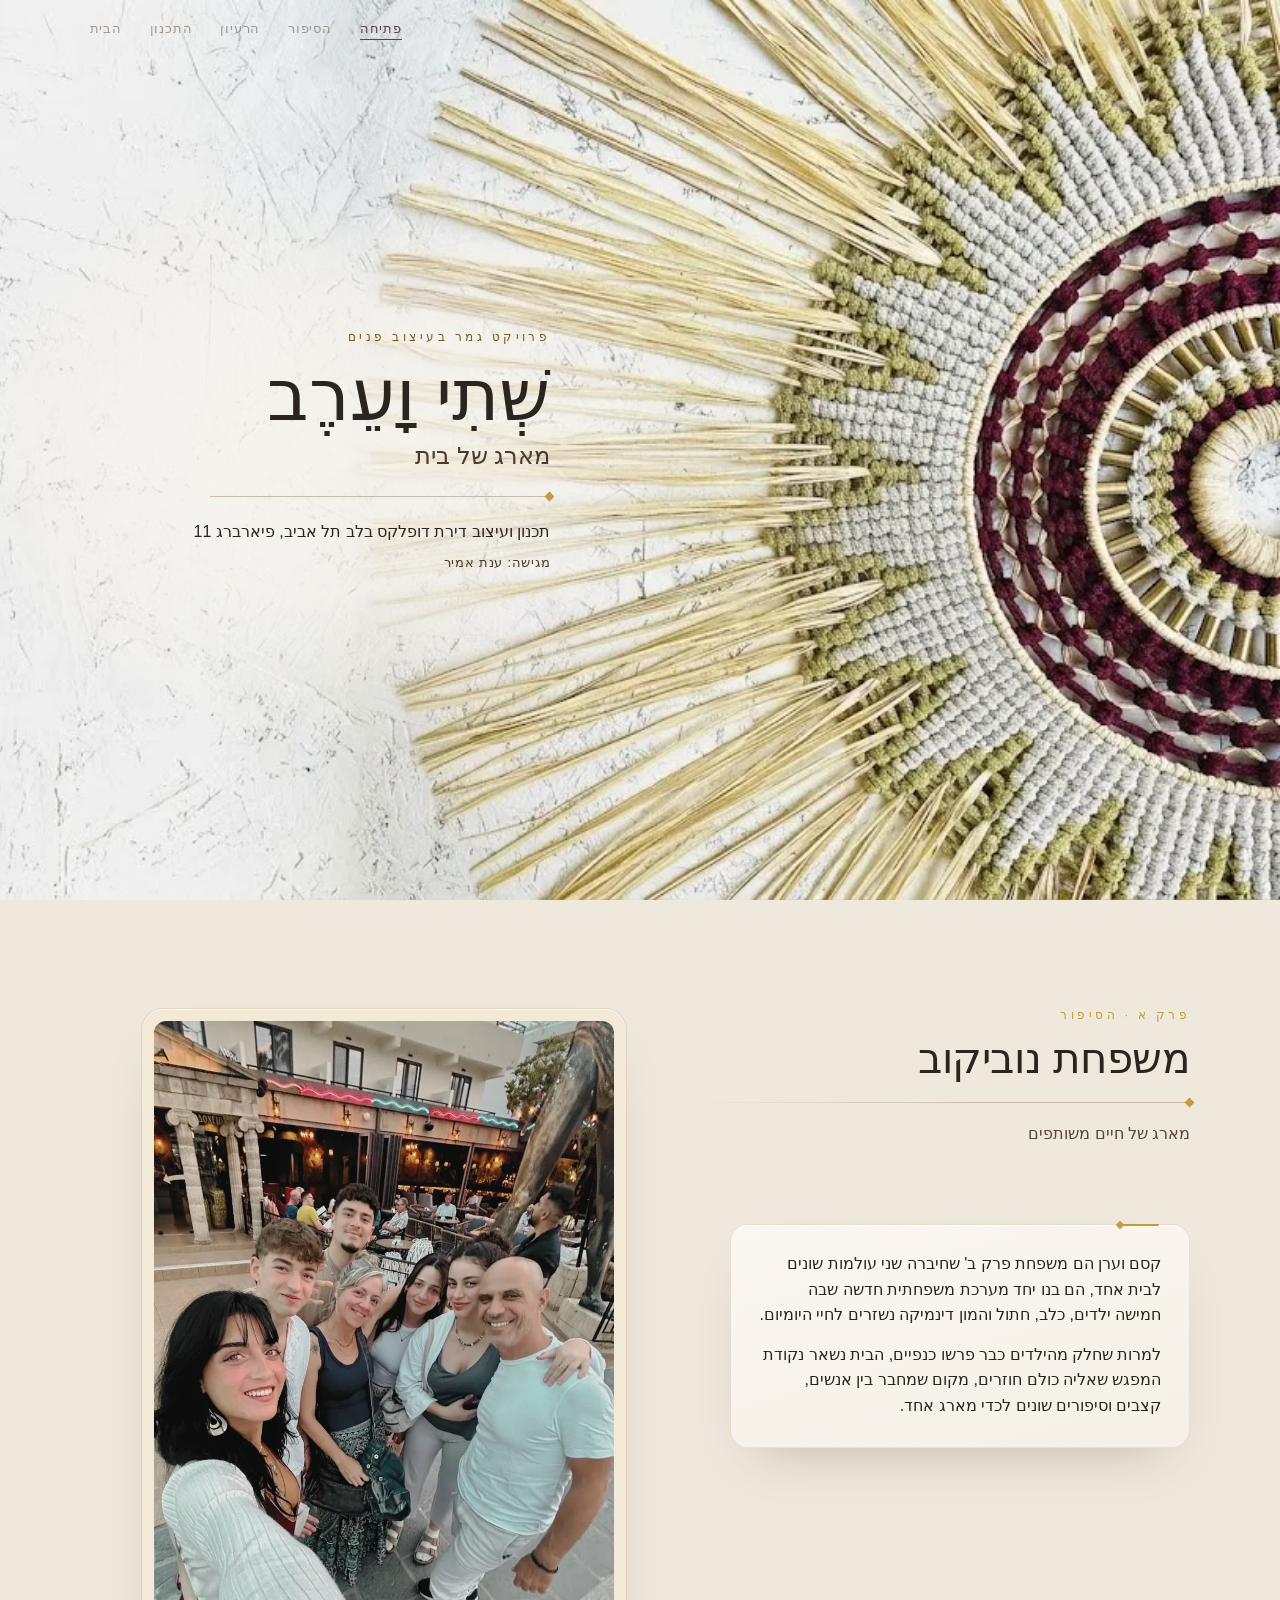
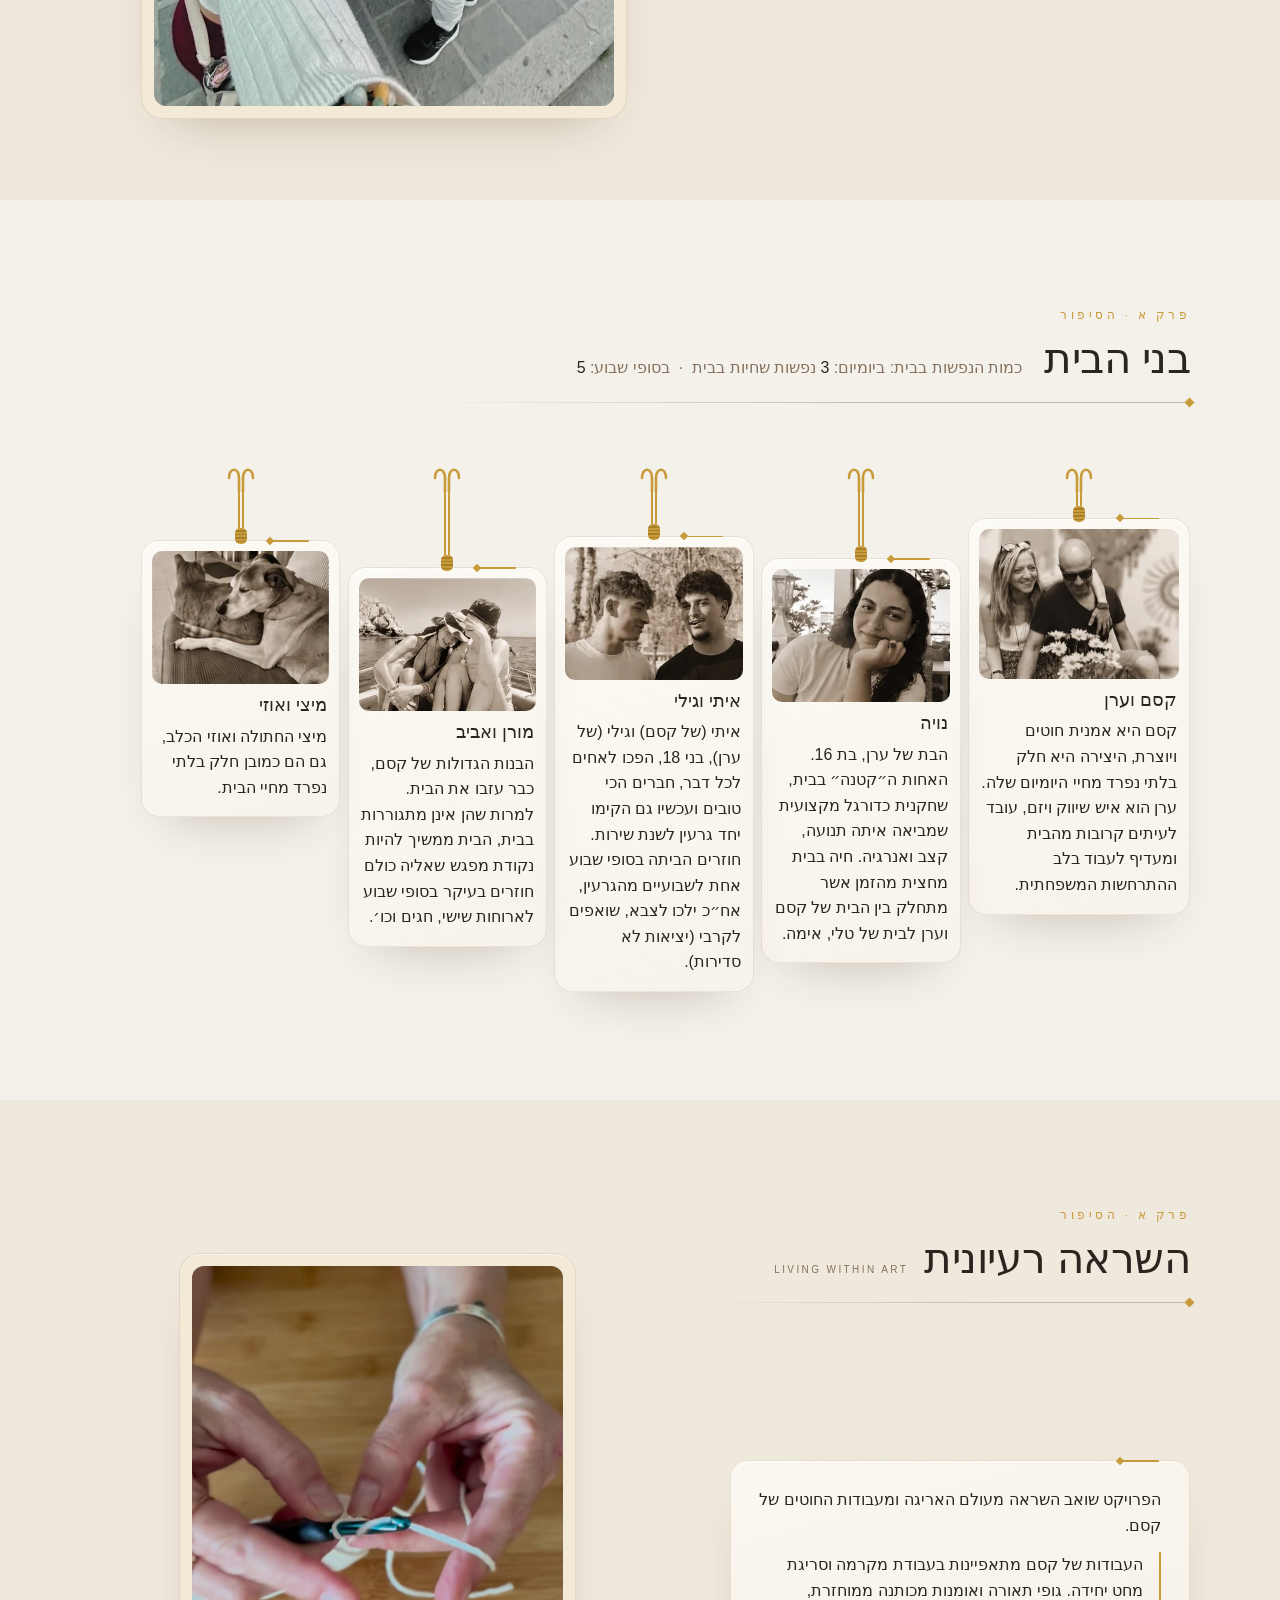
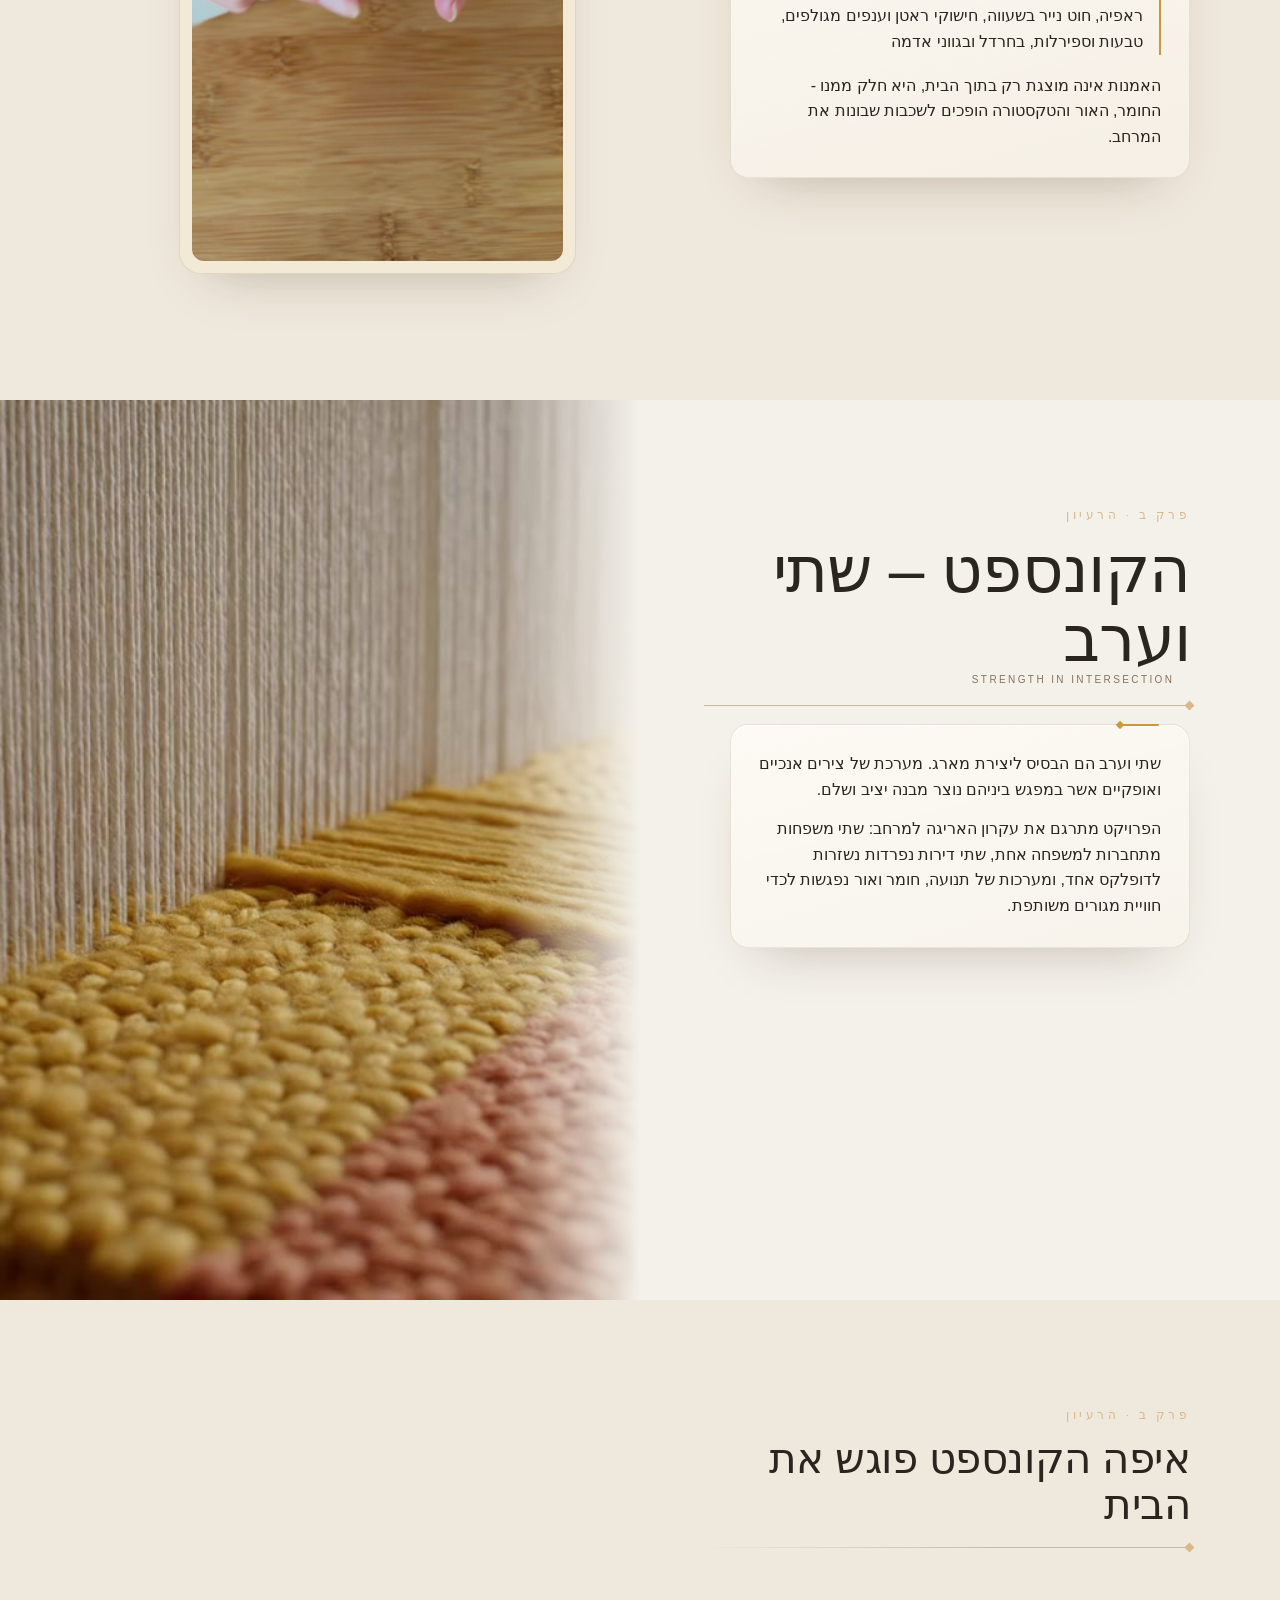
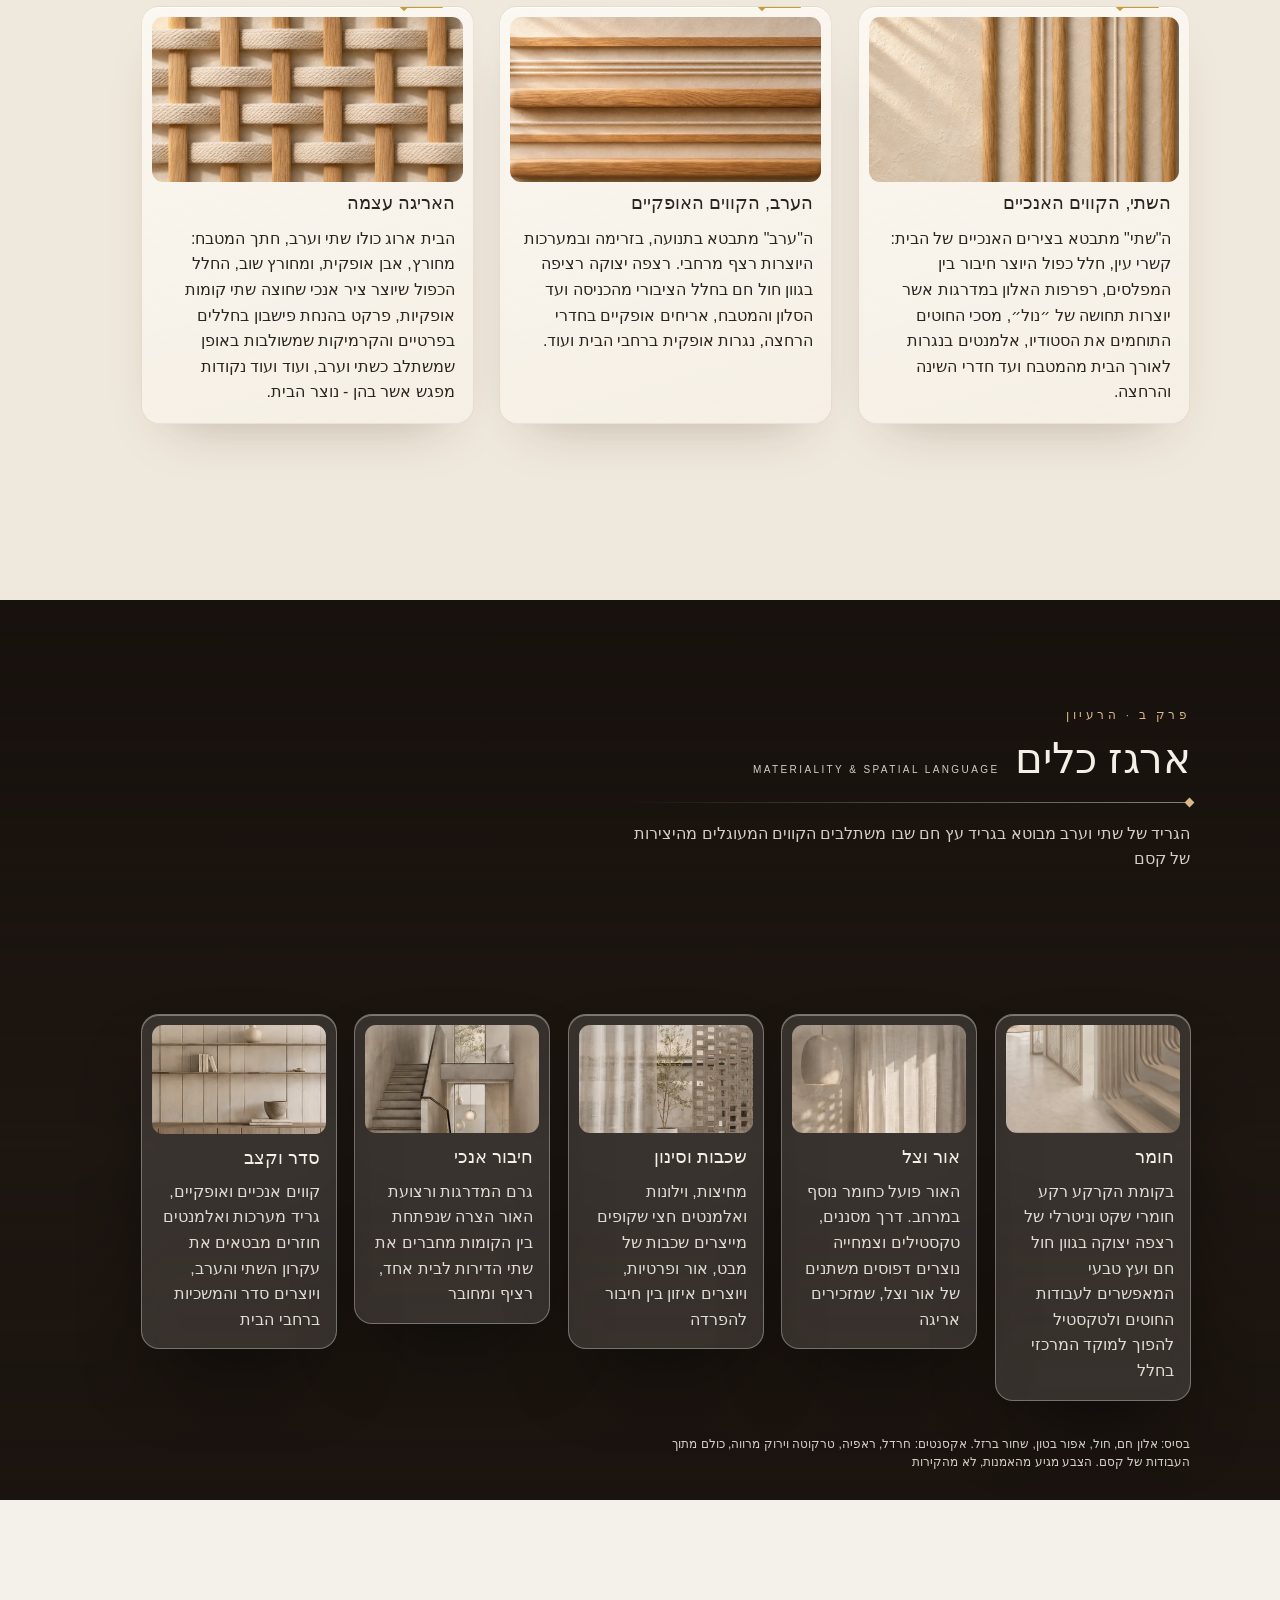
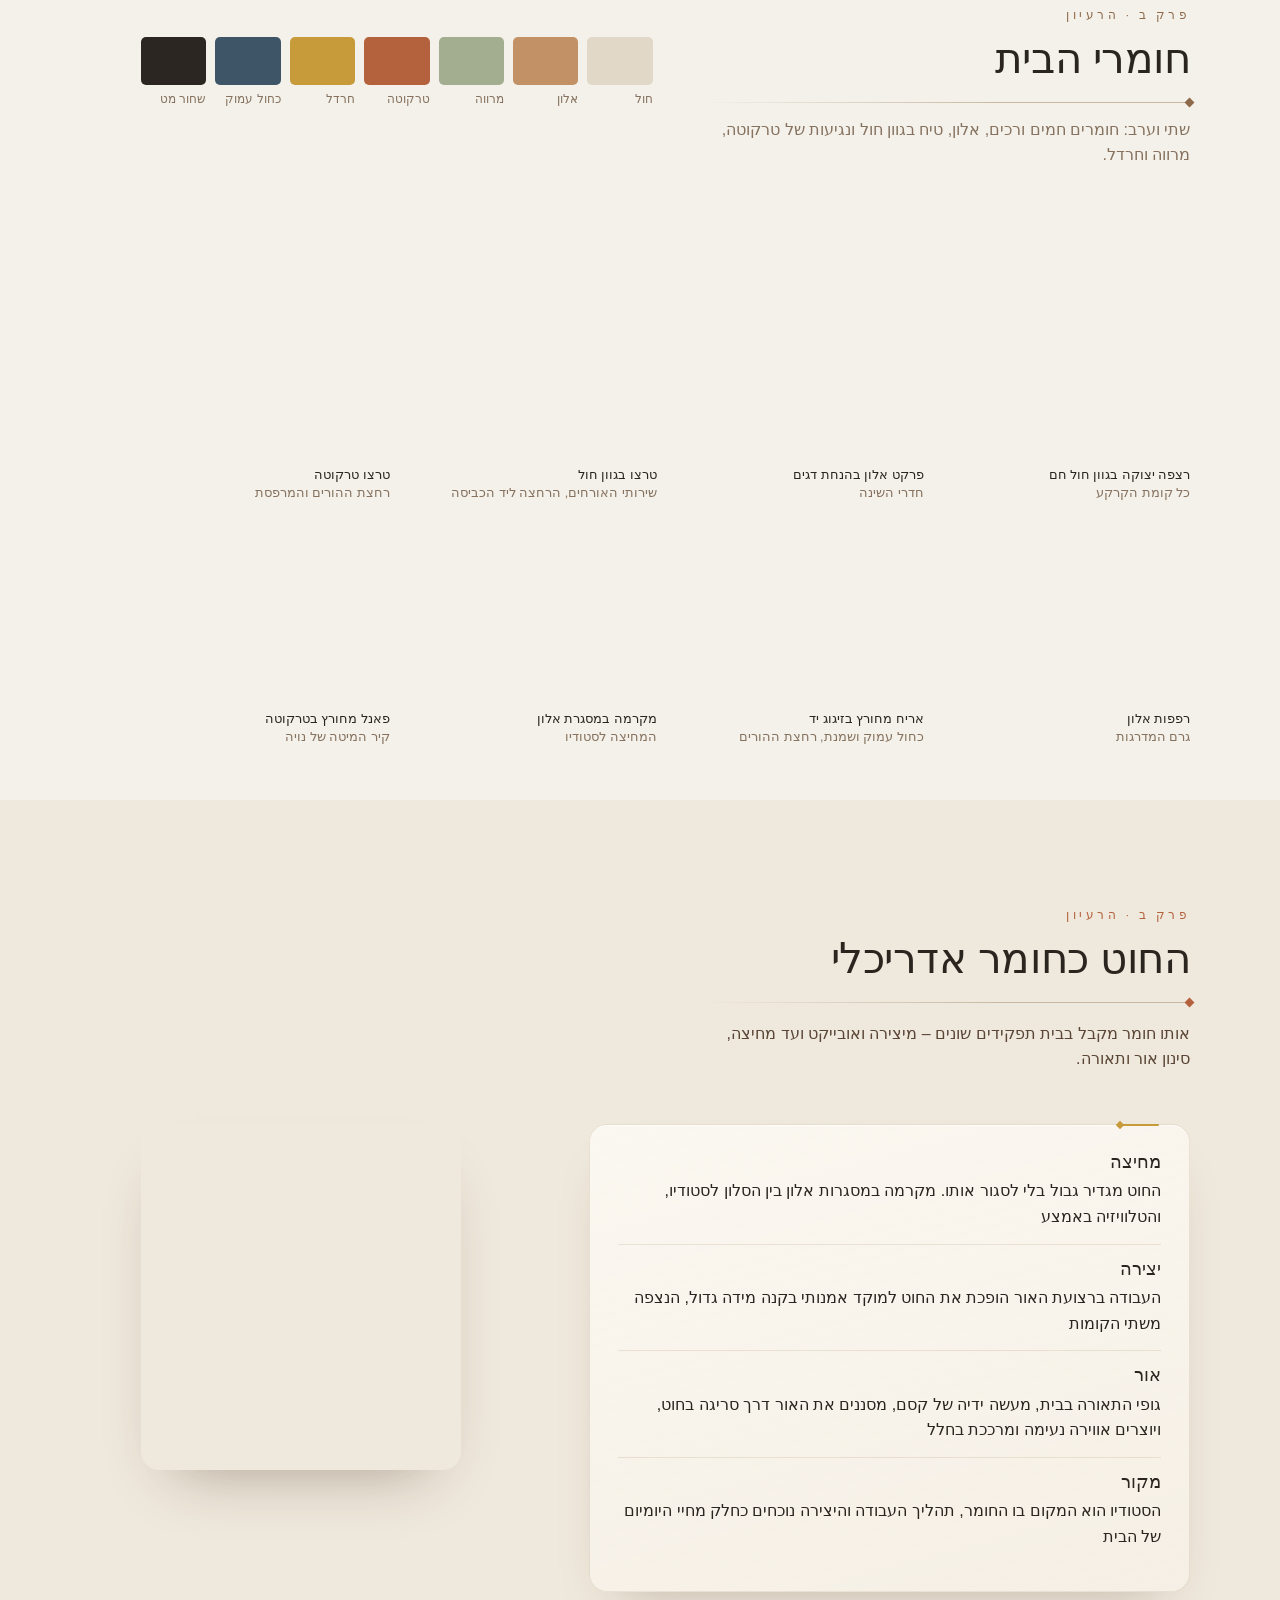
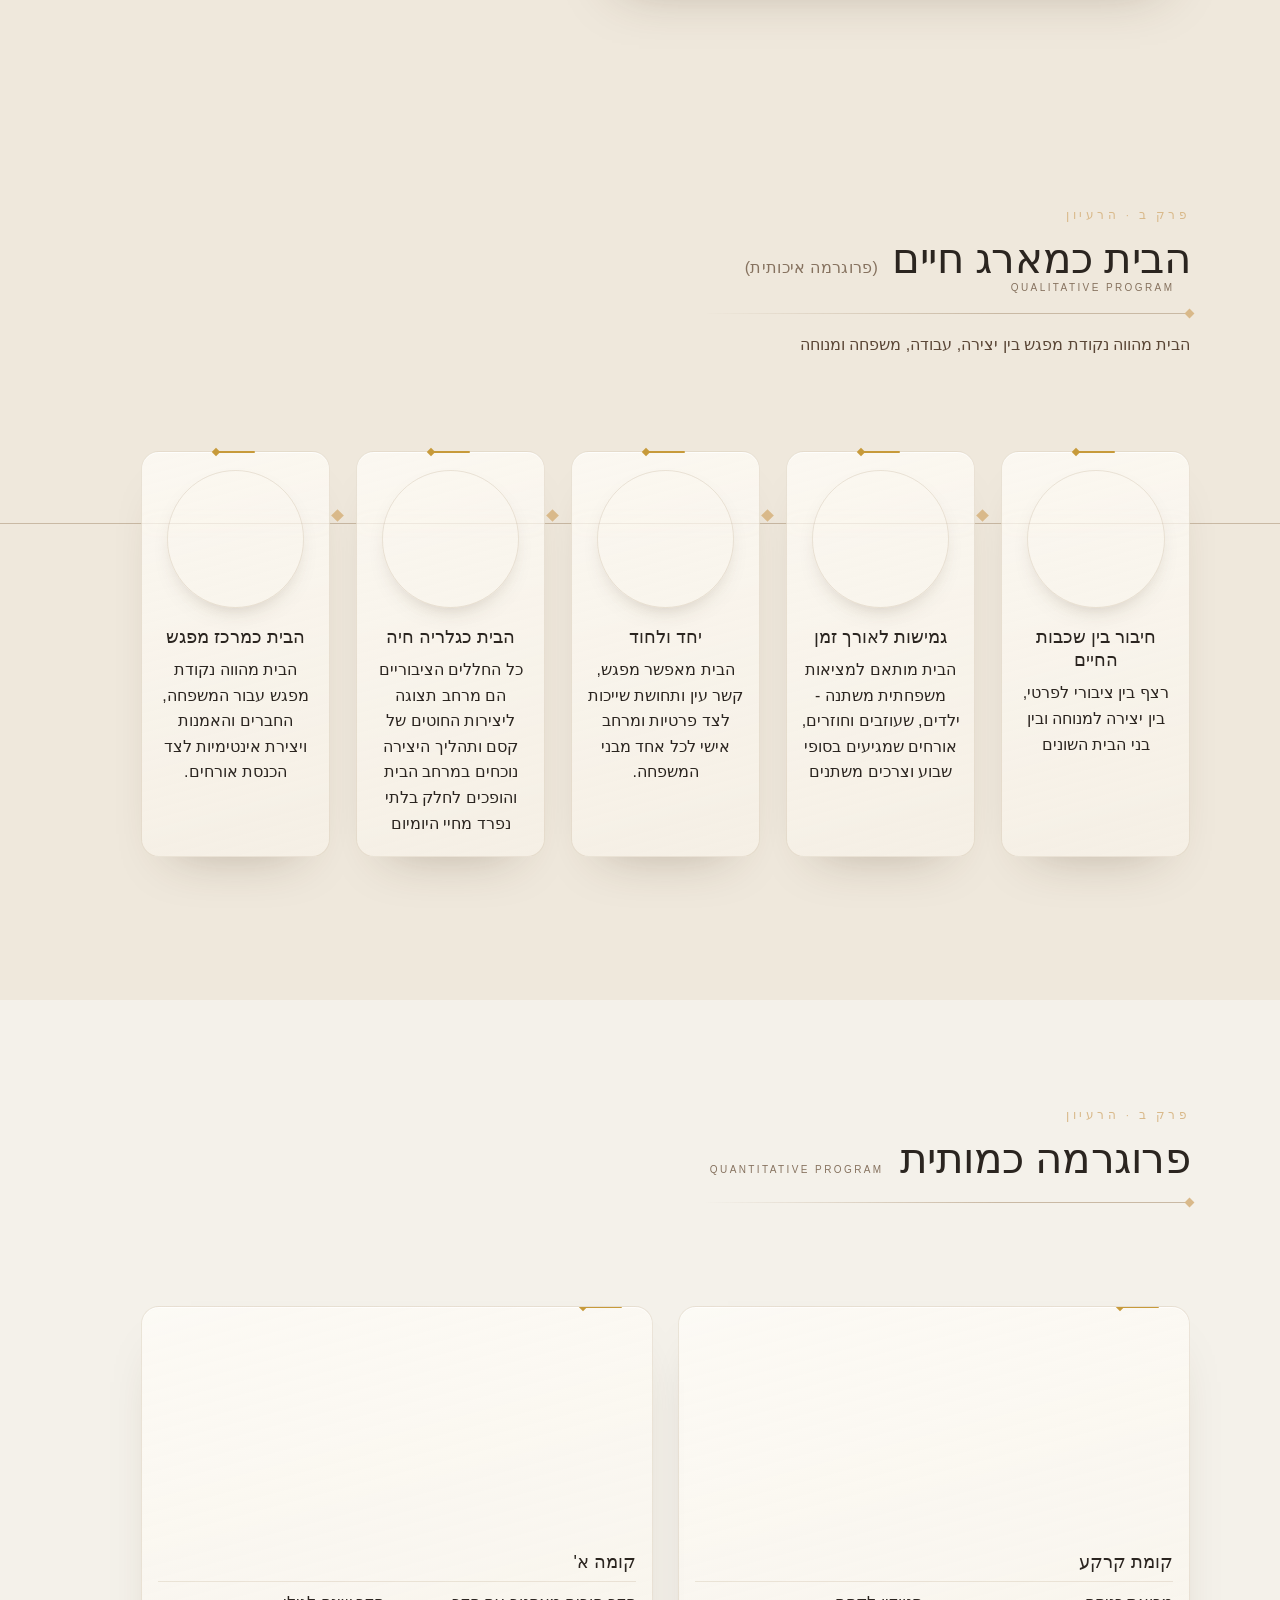
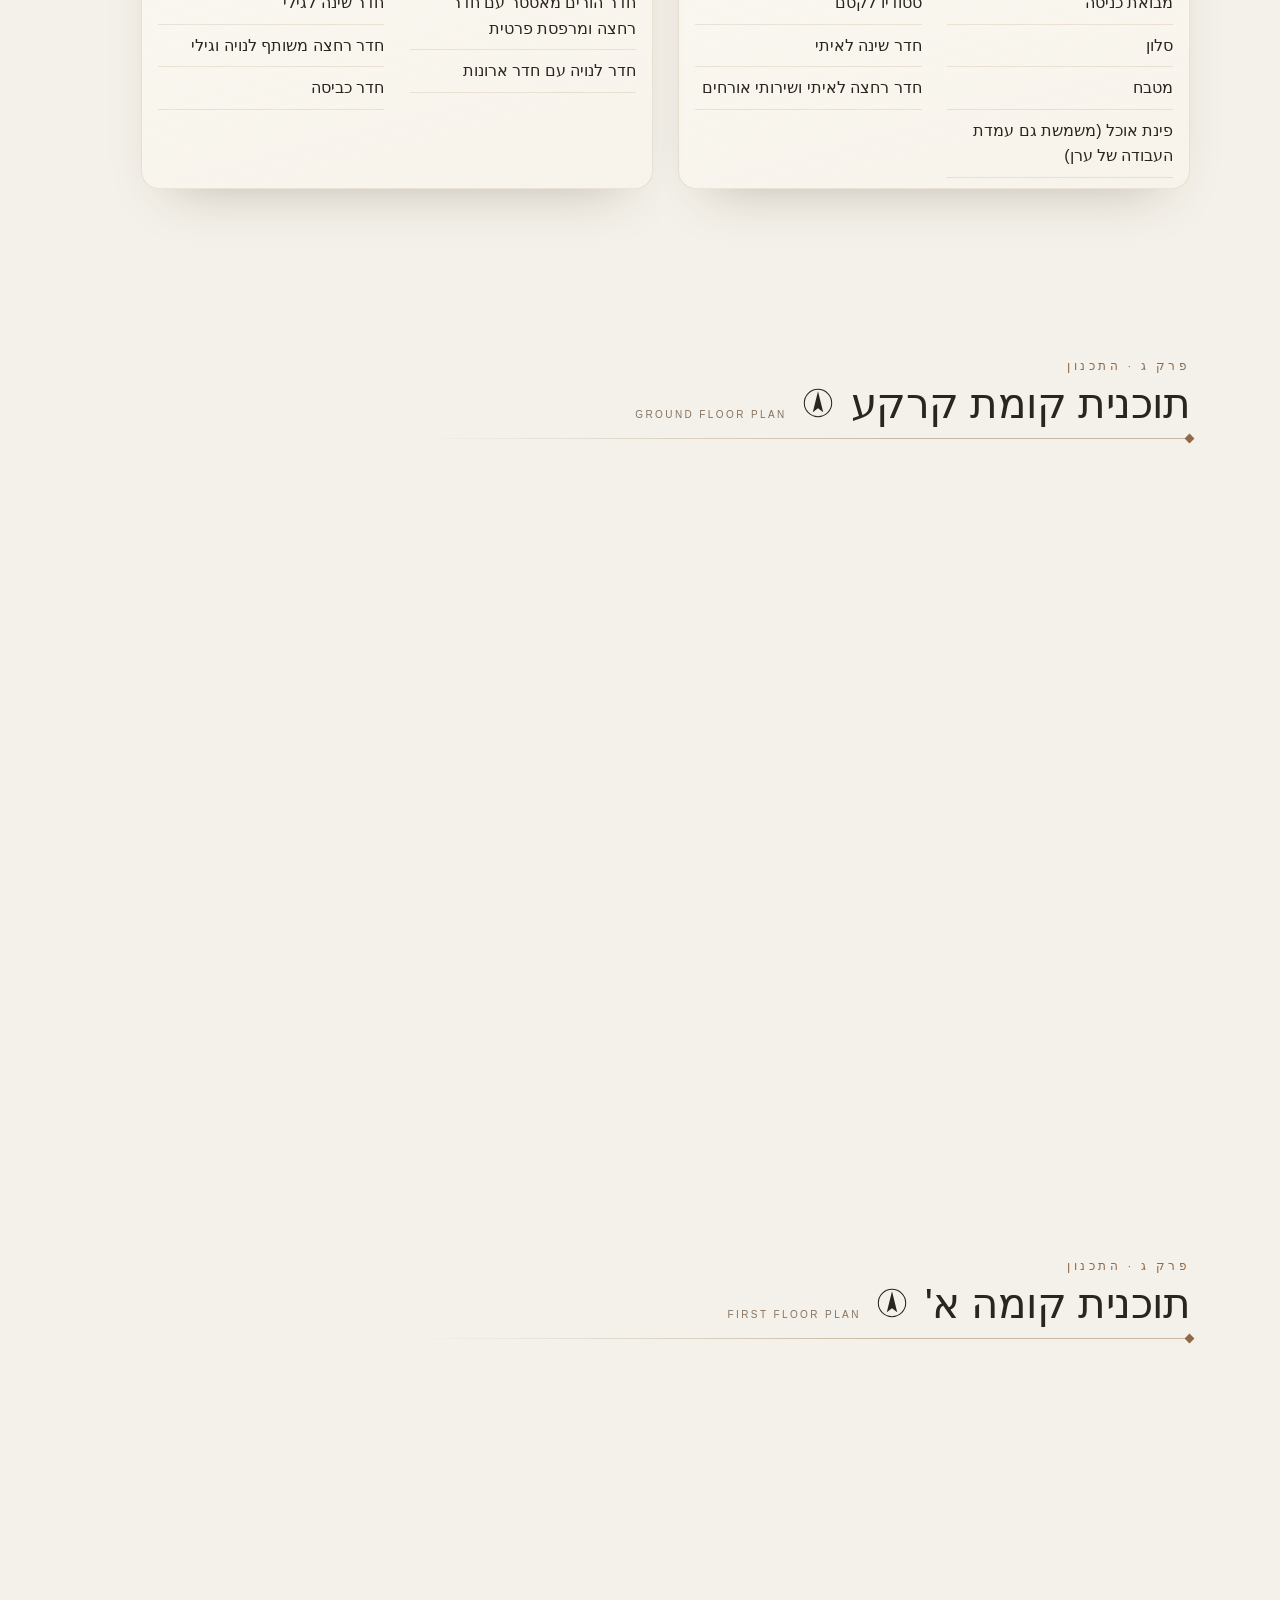
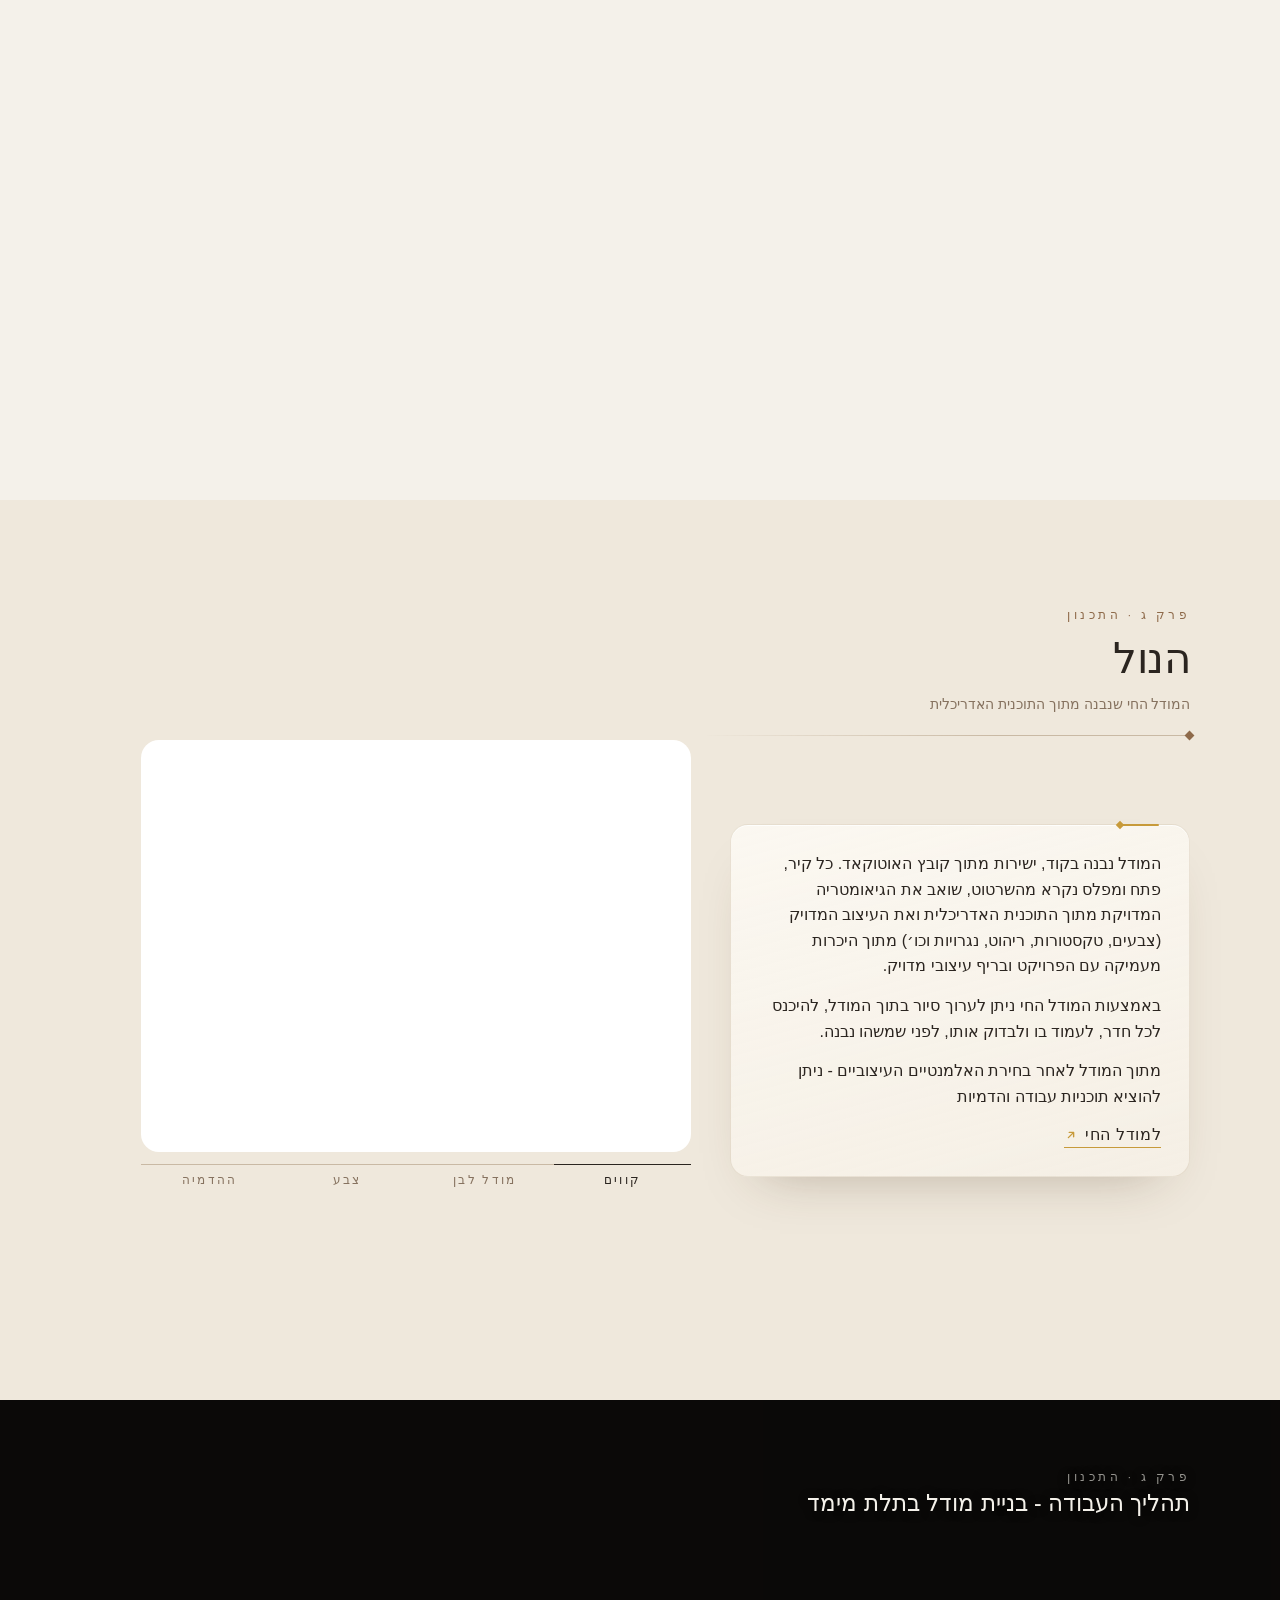
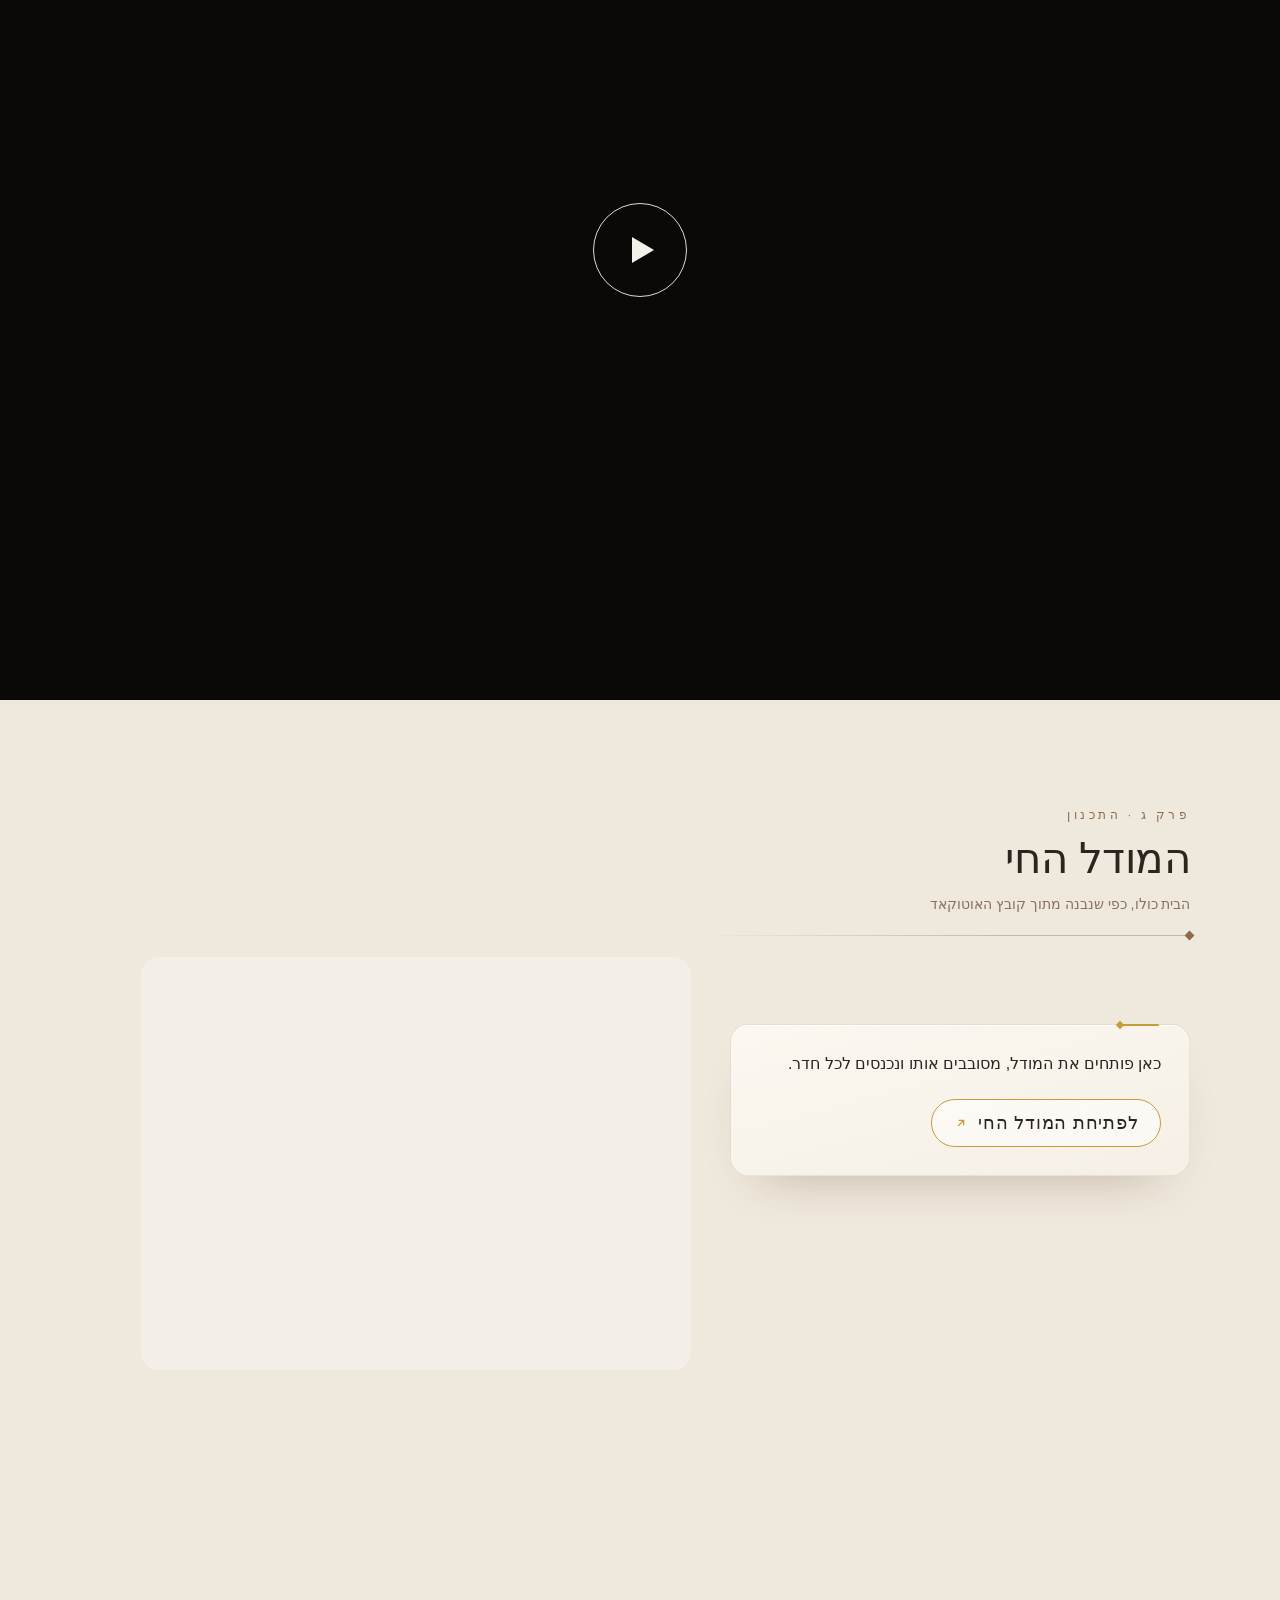
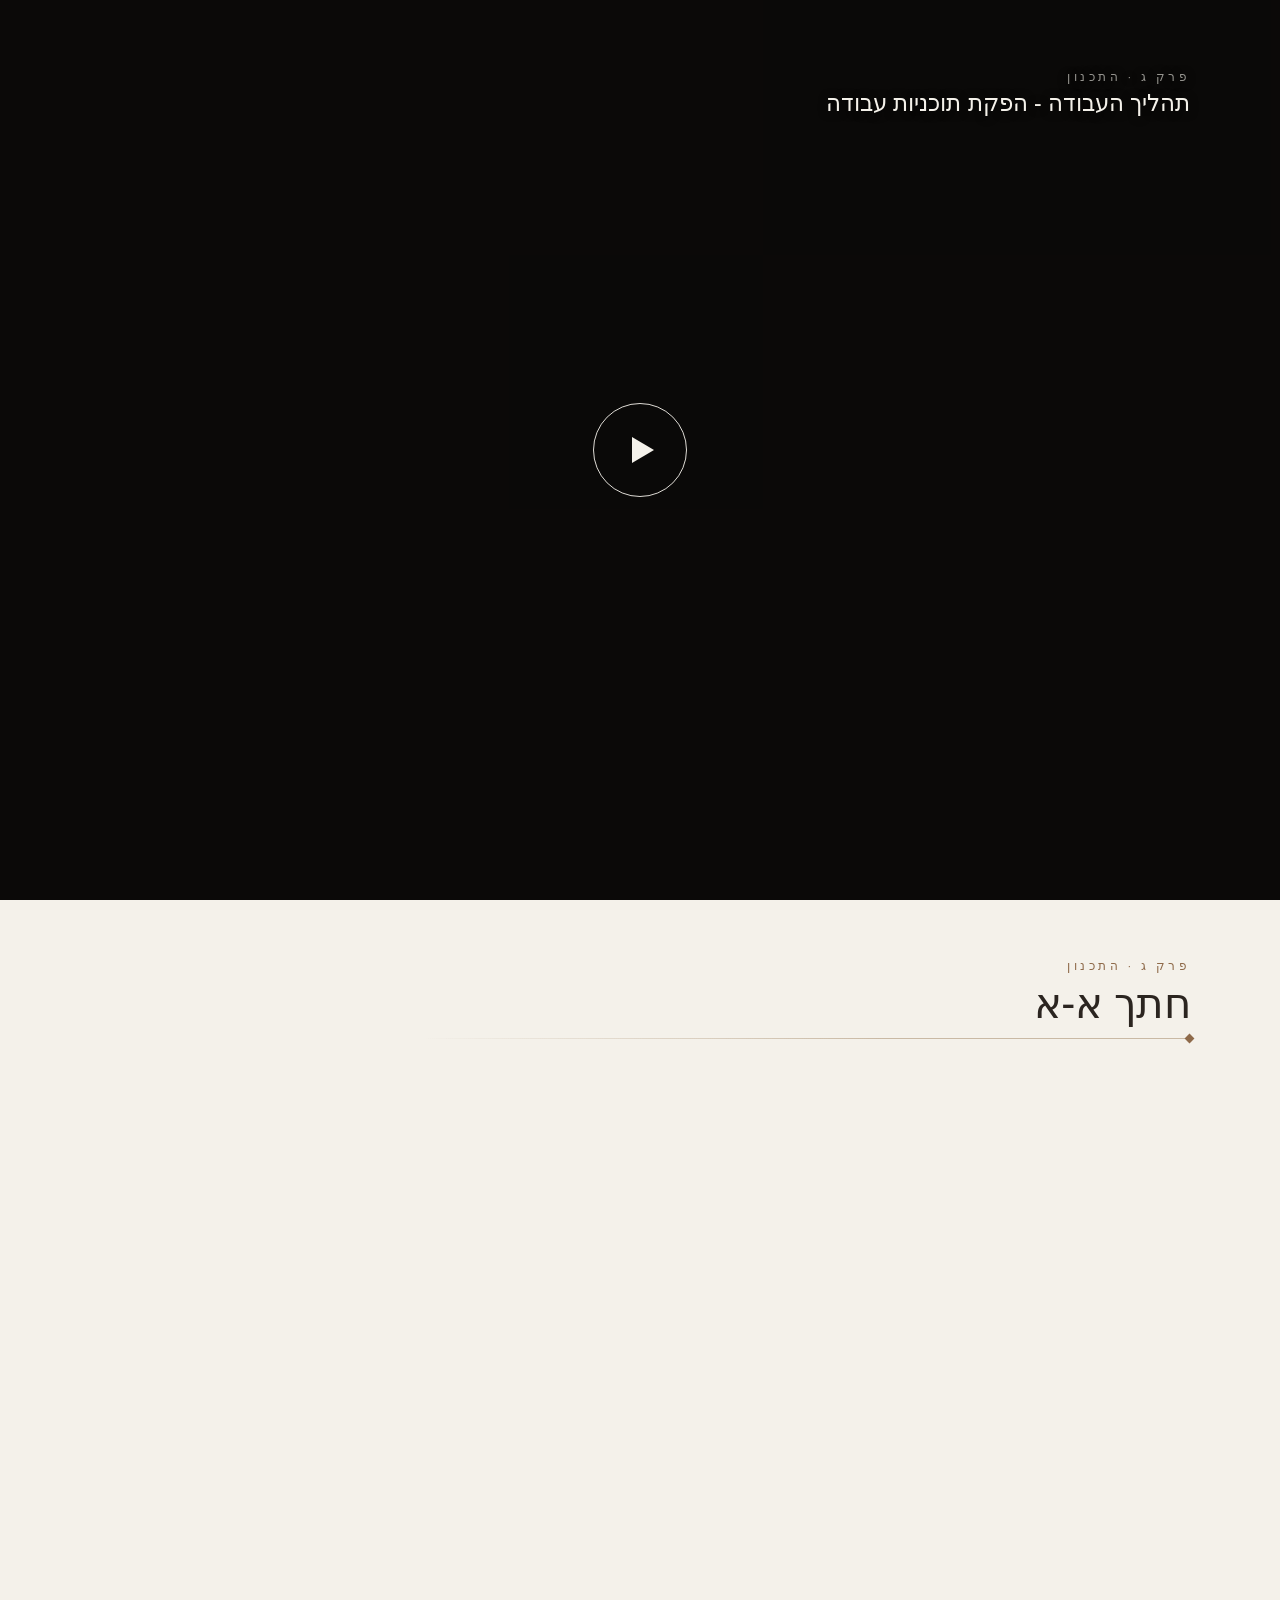
==== commit 7f955d0b: "17.11 לילה: פס לבן במסך מלא, מהירות 1.15, חתכים עם החדרים הרטובים והמרפסת Co-Authored-By: Claude Opu" ====
--- a/index.html
+++ b/index.html
@@ -1240,7 +1240,17 @@
     lenis.scrollTo(y, { immediate: true, force: true }); if (Math.abs(scrollY - y) > 2) { scrollTo(0, y); if (lenis.resize) lenis.resize(); lenis.scrollTo(y, { immediate: true, force: true }); } ScrollTrigger.update(); };
   // רק אחרי שהדף נרגע: שינויי גודל בזמן הטעינה (ומעבר ישיר לשקף עם ?s=) לא נתפסים, אחרת הם מחזירים לשער
   let ready = 0; addEventListener('load', () => setTimeout(() => { ready = 1; }, 2500));
-  addEventListener('resize', () => { if (!ready) return; if (!keep) keep = (moving && window.__goingTo) || scenes[indexNow()].id;
+  // 17.11 לילה (ענת במק, מסך מלא אמיתי: פס בהיר בתחתית כל שקף): ScrollTrigger מתעלם בכוונה מכל שינוי גודל כשהדף במסך מלא
+  // (document.fullscreenElement), ולכן השקפים הנעוצים נשארו בגובה החלון שלפני המסך המלא. כאן מחשבים מחדש בעצמנו,
+  // בכניסה וביציאה ממסך מלא ובכל שינוי גודל בזמן מסך מלא, ואז חוזרים לשקף
+  const isFS = () => !!(document.fullscreenElement || document.webkitFullscreenElement);
+  let t2 = 0, t3 = 0;
+  const fsRefresh = () => { if (!keep) keep = (moving && window.__goingTo) || scenes[indexNow()].id;
+    clearTimeout(t2); clearTimeout(t3); clearTimeout(t1);
+    t2 = setTimeout(() => ScrollTrigger.refresh(), 250);
+    t3 = setTimeout(() => { ScrollTrigger.refresh(); snap(); keep = null; }, 1000); };
+  document.addEventListener('fullscreenchange', fsRefresh); document.addEventListener('webkitfullscreenchange', fsRefresh);
+  addEventListener('resize', () => { if (isFS()) { fsRefresh(); return; } if (!ready) return; if (!keep) keep = (moving && window.__goingTo) || scenes[indexNow()].id;
     clearTimeout(t1); t1 = setTimeout(() => { snap(); keep = null; }, 900); }, true);
   // 17.11 ערב: כשהמעבר למסך מלא איטי, האתר מחשב מחדש גם אחרי שהשמירה שוחררה, והדף נשאר קצת מעל, על השקף הקודם.
   // לכן כל חישוב מחדש (refresh) זוכר את השקף שעל המסך לפניו (המקומות עוד הישנים) וחוזר אליו אחריו
@@ -1253,12 +1263,15 @@
 // ===== 17.11 גרסה א: פקדים לסרטונים. עכבר: עצירה והמשך, 10 שנ' אחורה וקדימה, פס זמן לגרירה, מהירות.
 // הקליקר לא משתנה: רווח, חיצים, PageDown ו-Enter ממשיכים כמו קודם. במקלדת (לפי מיקום המקש, גם בעברית): K עוצר וממשיך, J ו-L עשר שניות, [ ו-] מהירות =====
 window.__vctl = (() => {
-  const SP = [0.5, 0.75, 1, 1.25, 1.5, 2];
+  // ענת 17.11 לילה: הסרטונים מתחילים ב-1.15 (המוזיקה בלי שינוי גובה). הכפתור: 1.15, 1.25, 1.5, וחזרה ל-1. רק באתר, הקבצים לא שונו
+  const SP = [1, 1.15, 1.25, 1.5], RATE0 = 1.15;
   const fmt = t => { t = Math.max(0, Math.floor(t || 0)); return Math.floor(t / 60) + ':' + String(t % 60).padStart(2, '0'); };
   const ICON = { pp: '<svg viewBox="0 0 20 20"><path class="i-play" d="M6 3.5l11 6.5-11 6.5z"/><path class="i-pause" d="M7 4v12M13 4v12"/></svg>',
     back: '<svg viewBox="0 0 20 20"><path d="M10 5l-6 5 6 5M16 5l-6 5 6 5"/></svg>', fwd: '<svg viewBox="0 0 20 20"><path d="M4 5l6 5-6 5M10 5l6 5-6 5"/></svg>' };
   const boxes = gsap.utils.toArray('.s-tour .vbox').map(box => {
     const v = box.querySelector('video'), bar = document.createElement('div'); bar.className = 'vctl';
+    v.preservesPitch = v.mozPreservesPitch = v.webkitPreservesPitch = true; v.defaultPlaybackRate = RATE0; v.playbackRate = RATE0;
+    v.addEventListener('loadedmetadata', () => { if (v.playbackRate === 1 && !v.__rateSet) v.playbackRate = RATE0; });
     bar.innerHTML = `<button class="vb" data-a="pp" aria-label="עצירה והמשך">${ICON.pp}</button><button class="vb" data-a="back" aria-label="10 שניות אחורה">${ICON.back}</button>`
       + `<button class="vb" data-a="fwd" aria-label="10 שניות קדימה">${ICON.fwd}</button><span class="tm"><b>0:00</b> / <i>0:00</i></span>`
       + `<div class="trk"><div class="fill"></div><div class="knob"></div></div><button class="vb sp" data-a="sp" aria-label="מהירות">1×</button>`;
@@ -1281,7 +1294,7 @@
       if (a === 'pp') { if (v.paused) { v.muted = false; v.play().catch(() => {}); } else v.pause(); }
       else if (a === 'back') v.currentTime = Math.max(0, v.currentTime - 10);
       else if (a === 'fwd') v.currentTime = Math.min(Math.max(0, d - .1), v.currentTime + 10);
-      else if (a === 'faster' || a === 'slower' || a === 'sp') { const i = SP.indexOf(v.playbackRate), k = i < 0 ? 2 : i;
+      else if (a === 'faster' || a === 'slower' || a === 'sp') { const i = SP.indexOf(v.playbackRate), k = i < 0 ? 1 : i; v.__rateSet = true;
         v.playbackRate = a === 'slower' ? SP[Math.max(0, k - 1)] : a === 'faster' ? SP[Math.min(SP.length - 1, k + 1)] : SP[(k + 1) % SP.length]; }
       draw(); poke(); };
     // לחיצה על הפס לא מגיעה לסרטון, לא לוקחת פוקוס ולא מזיזה שקף
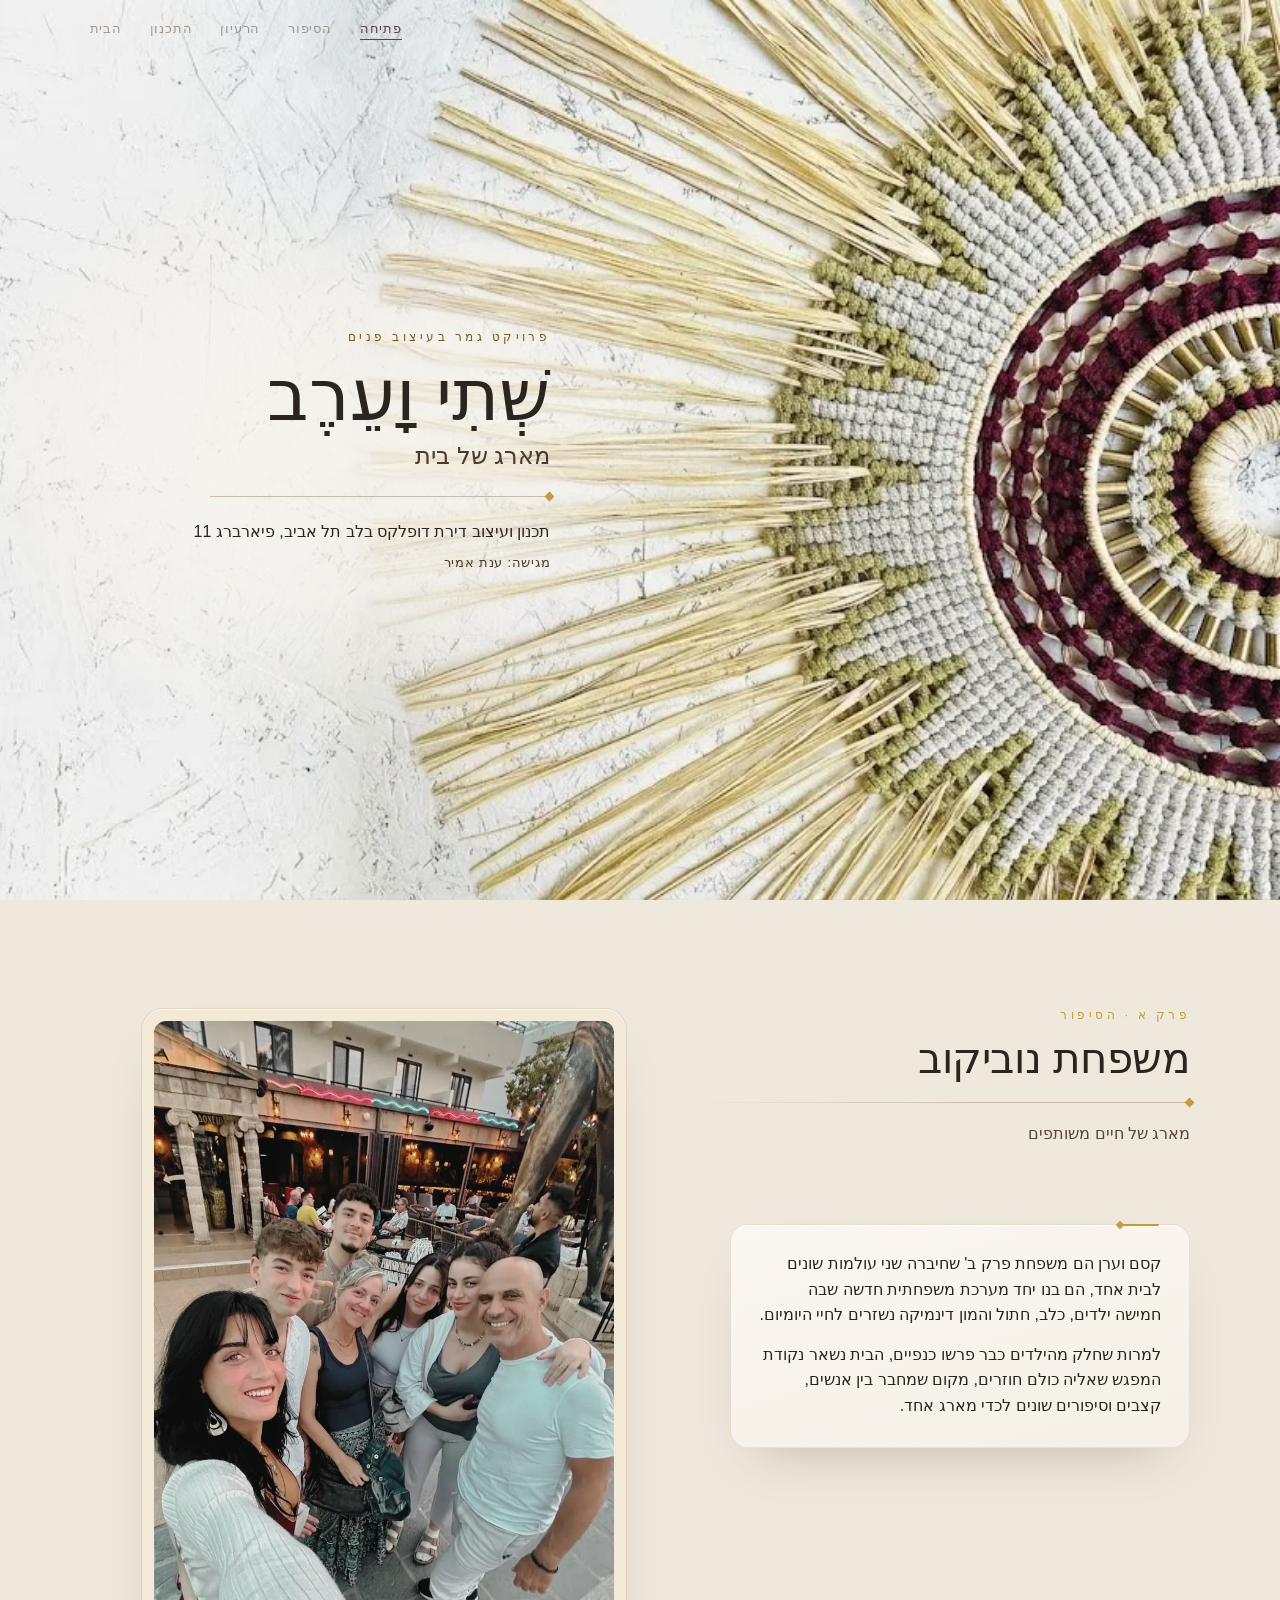
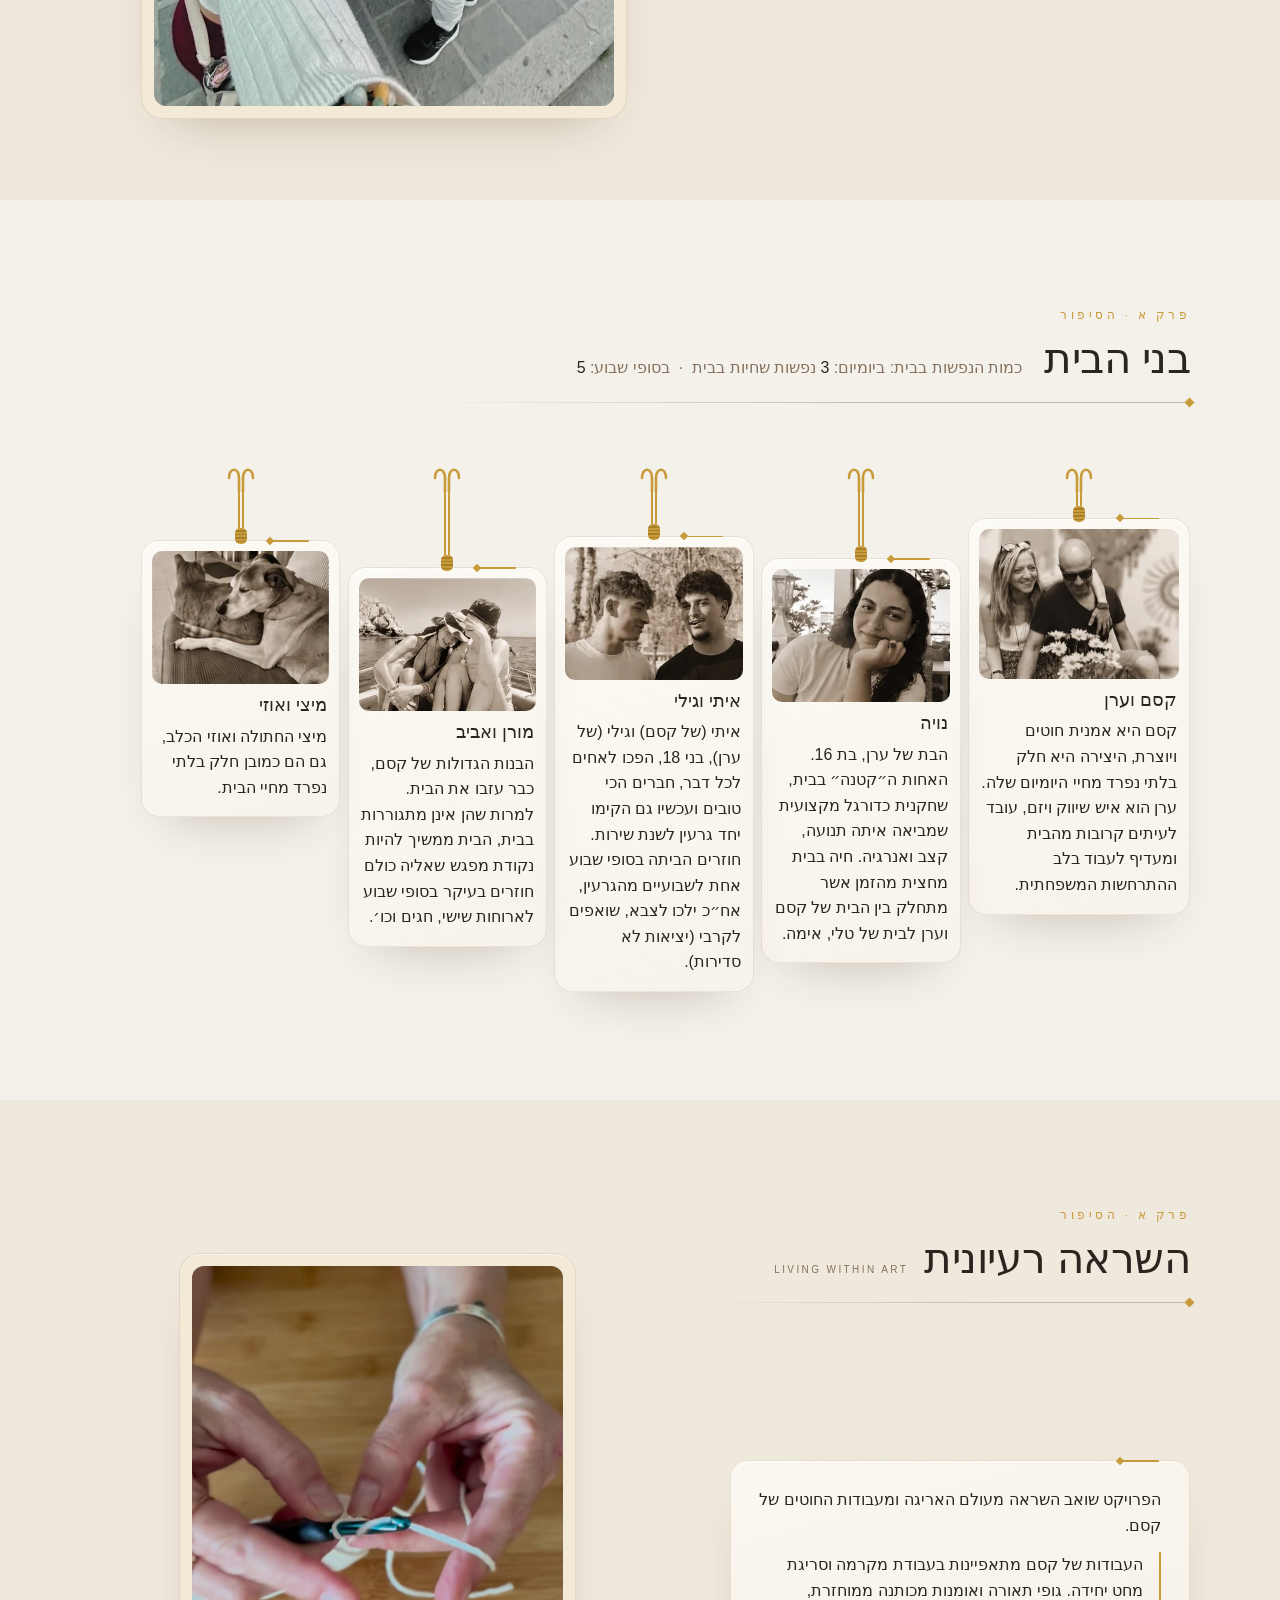
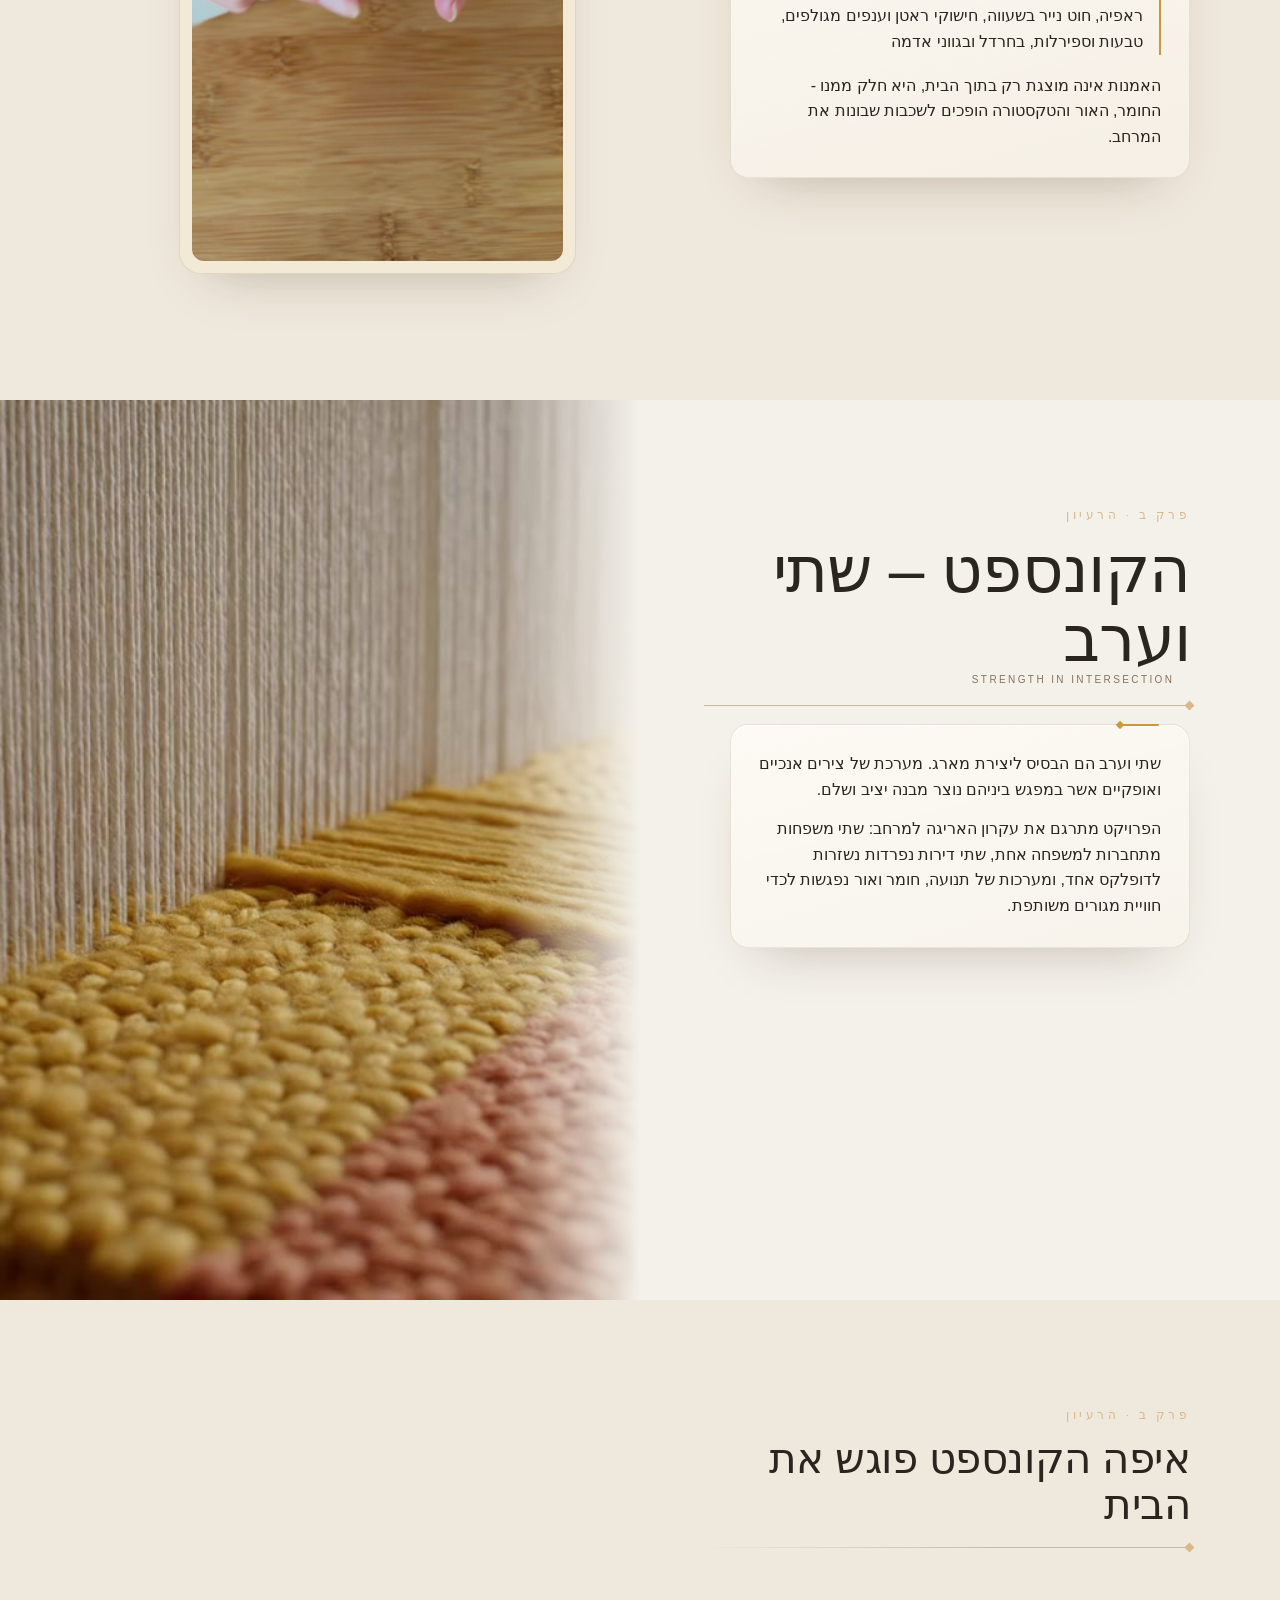
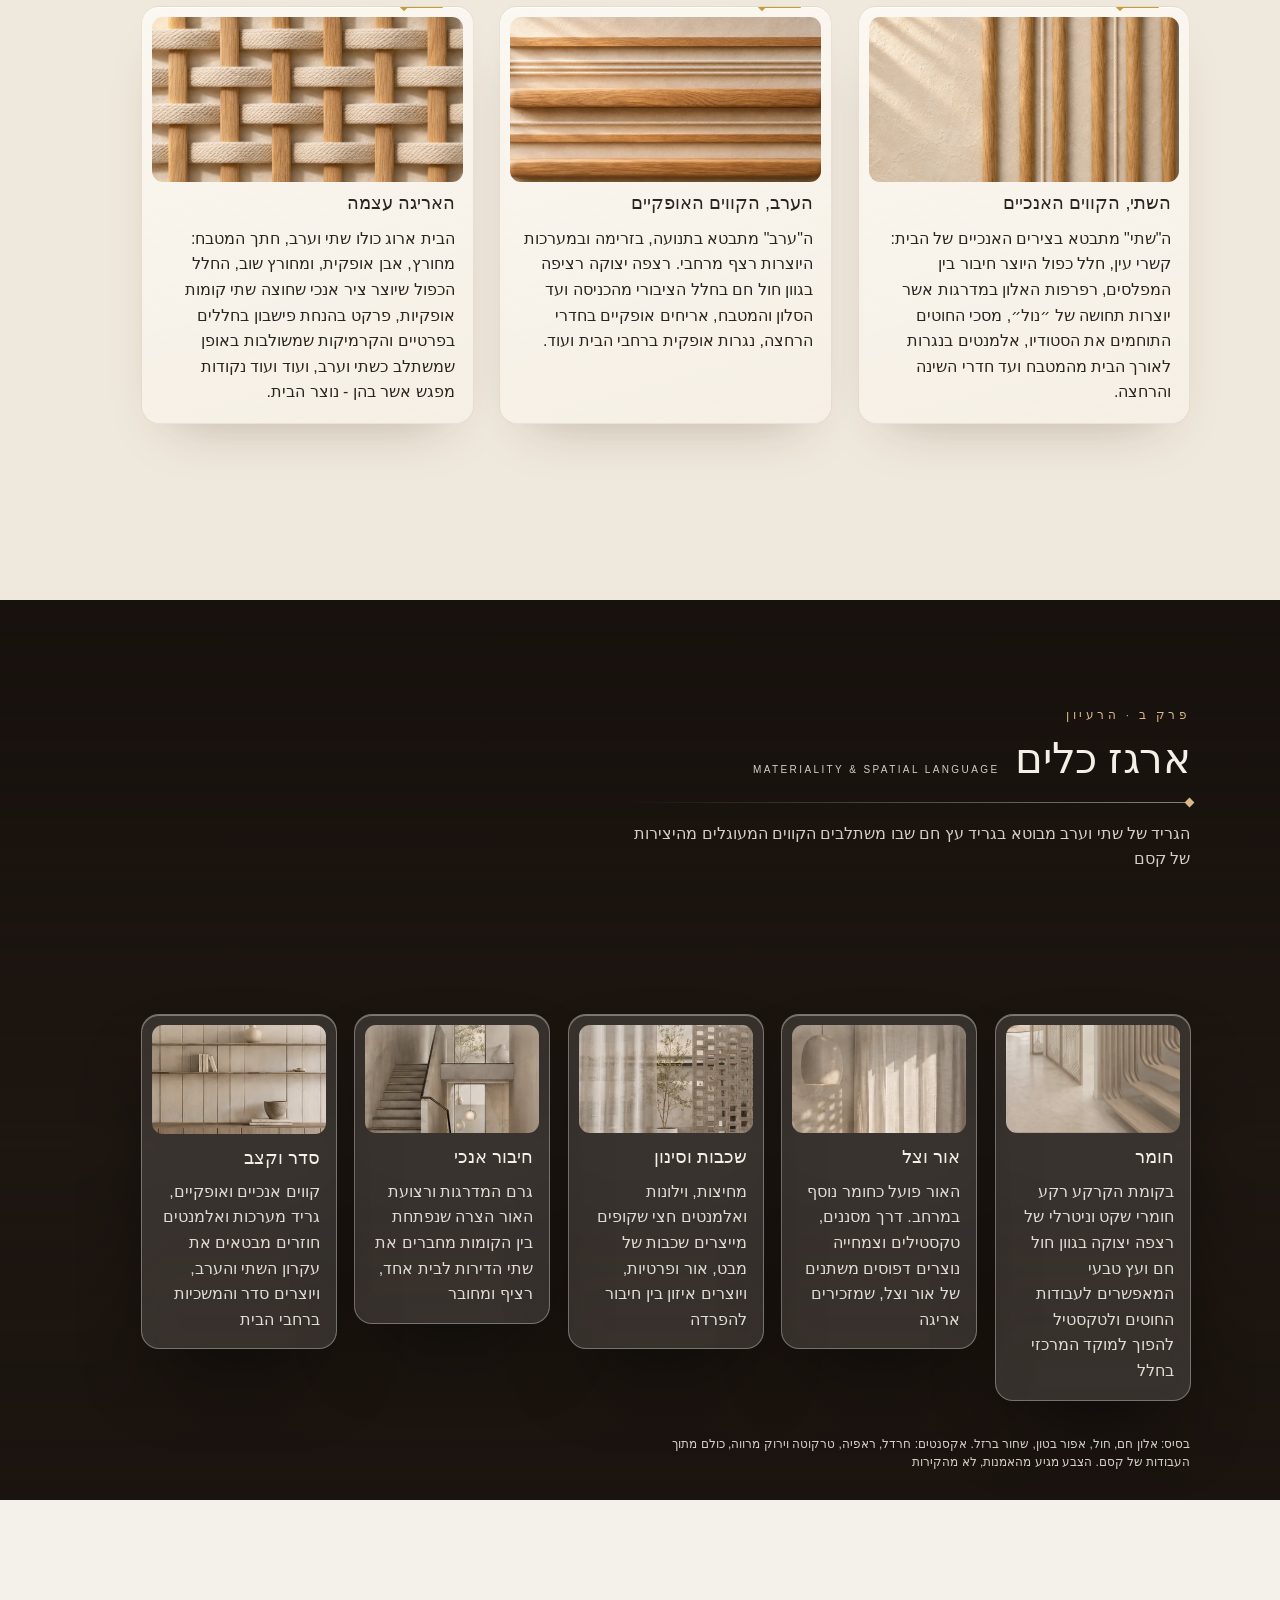
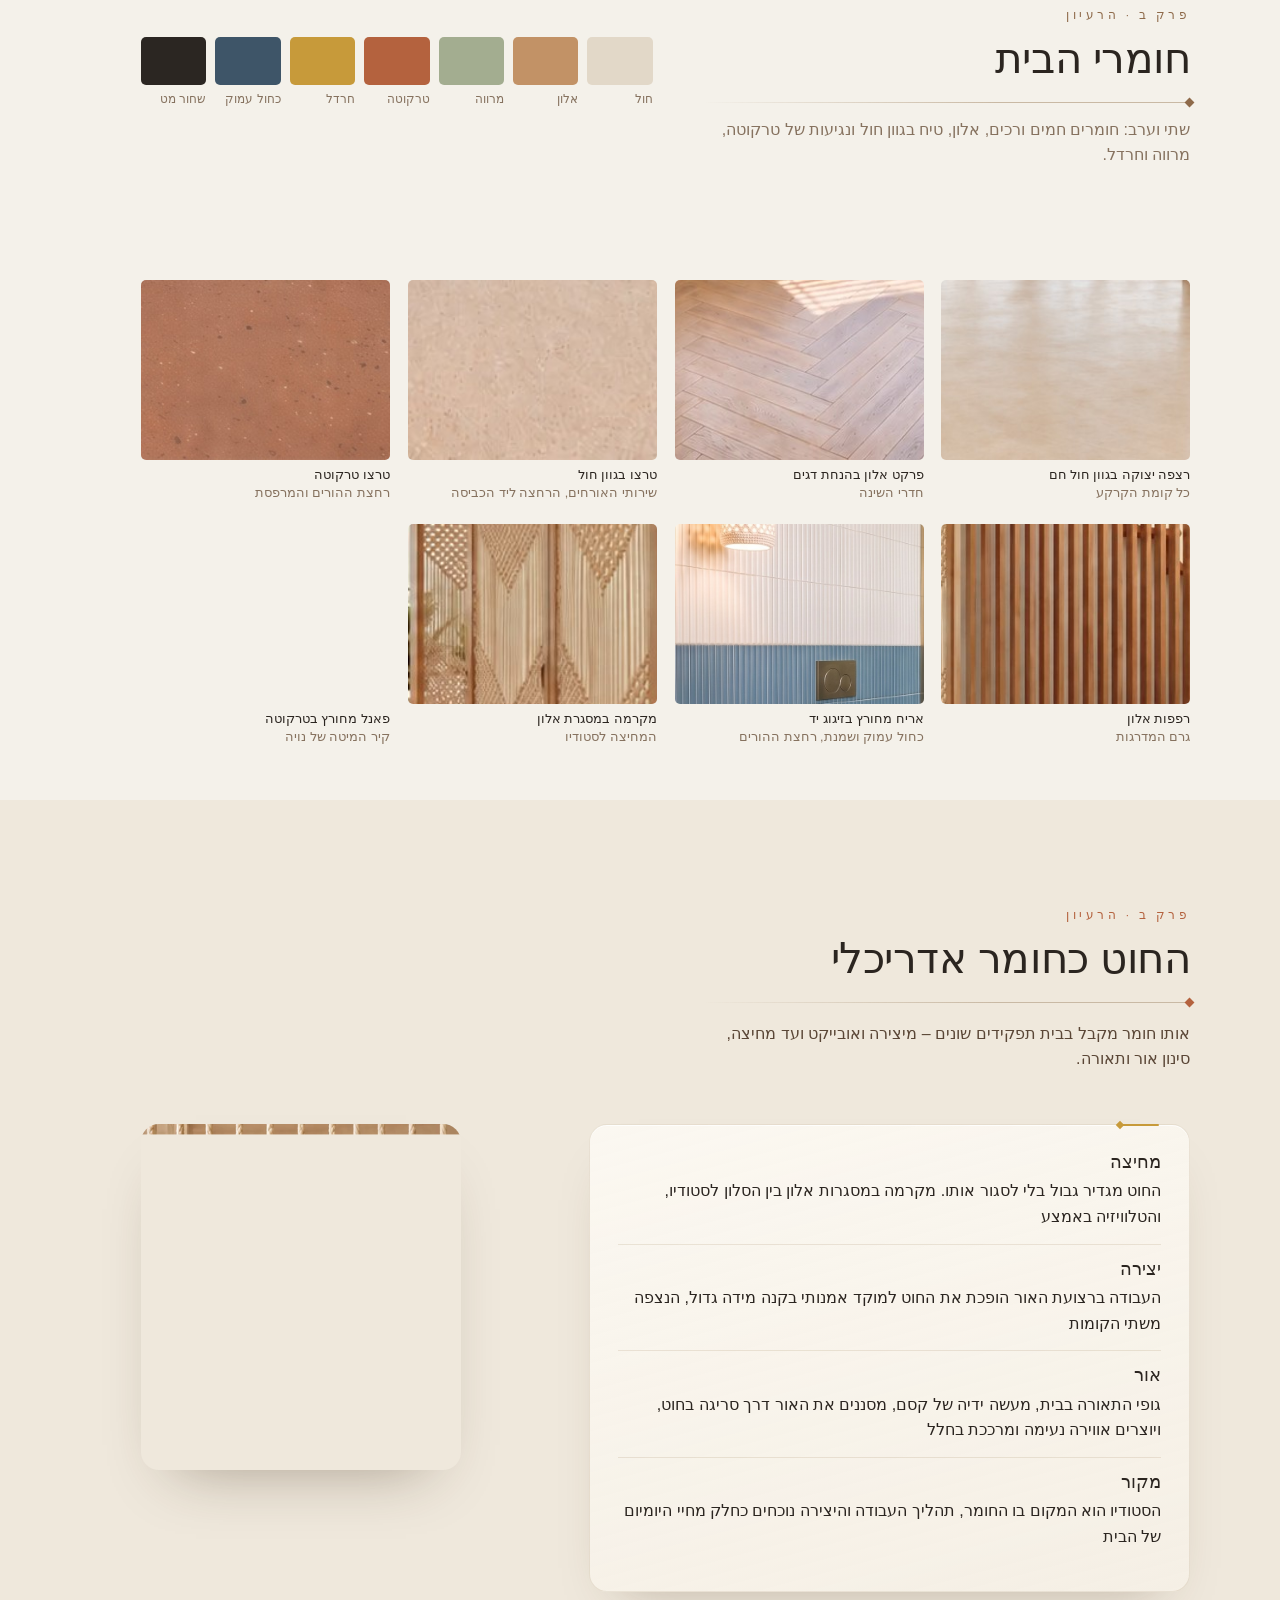
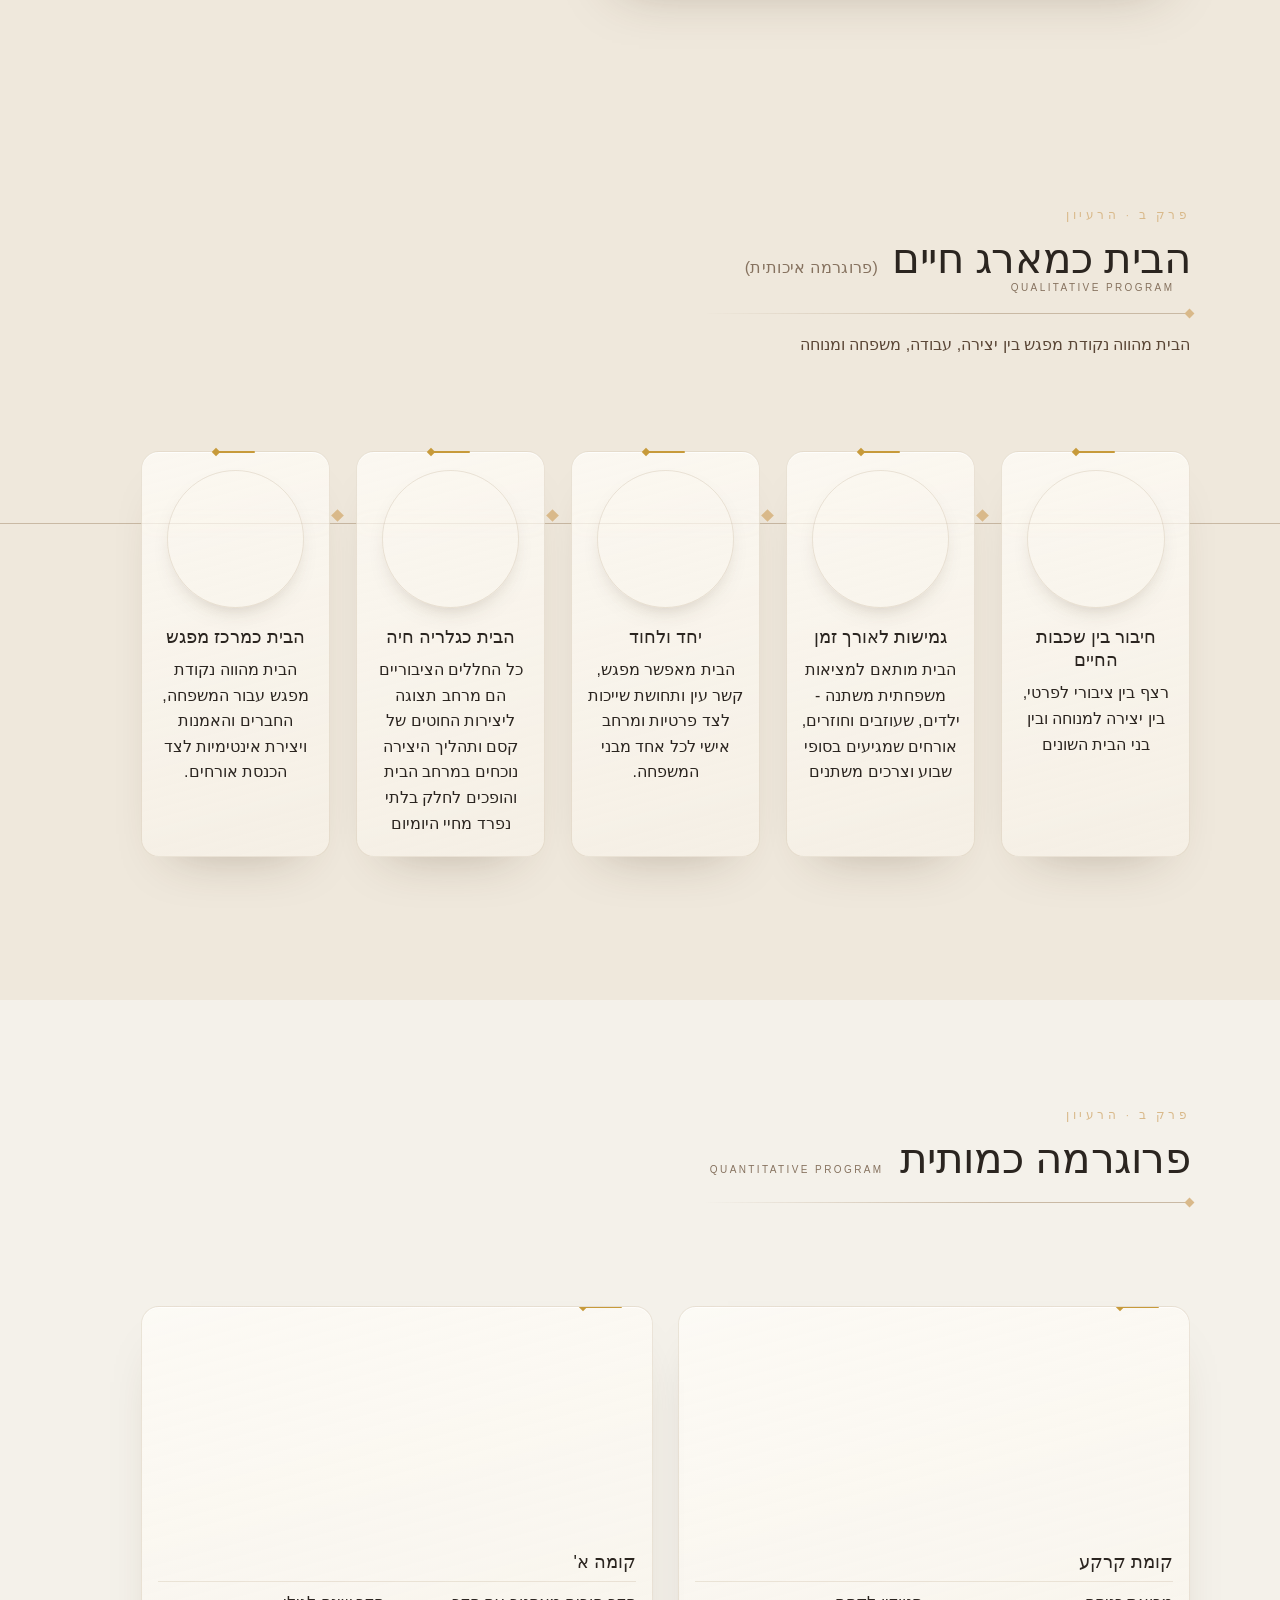
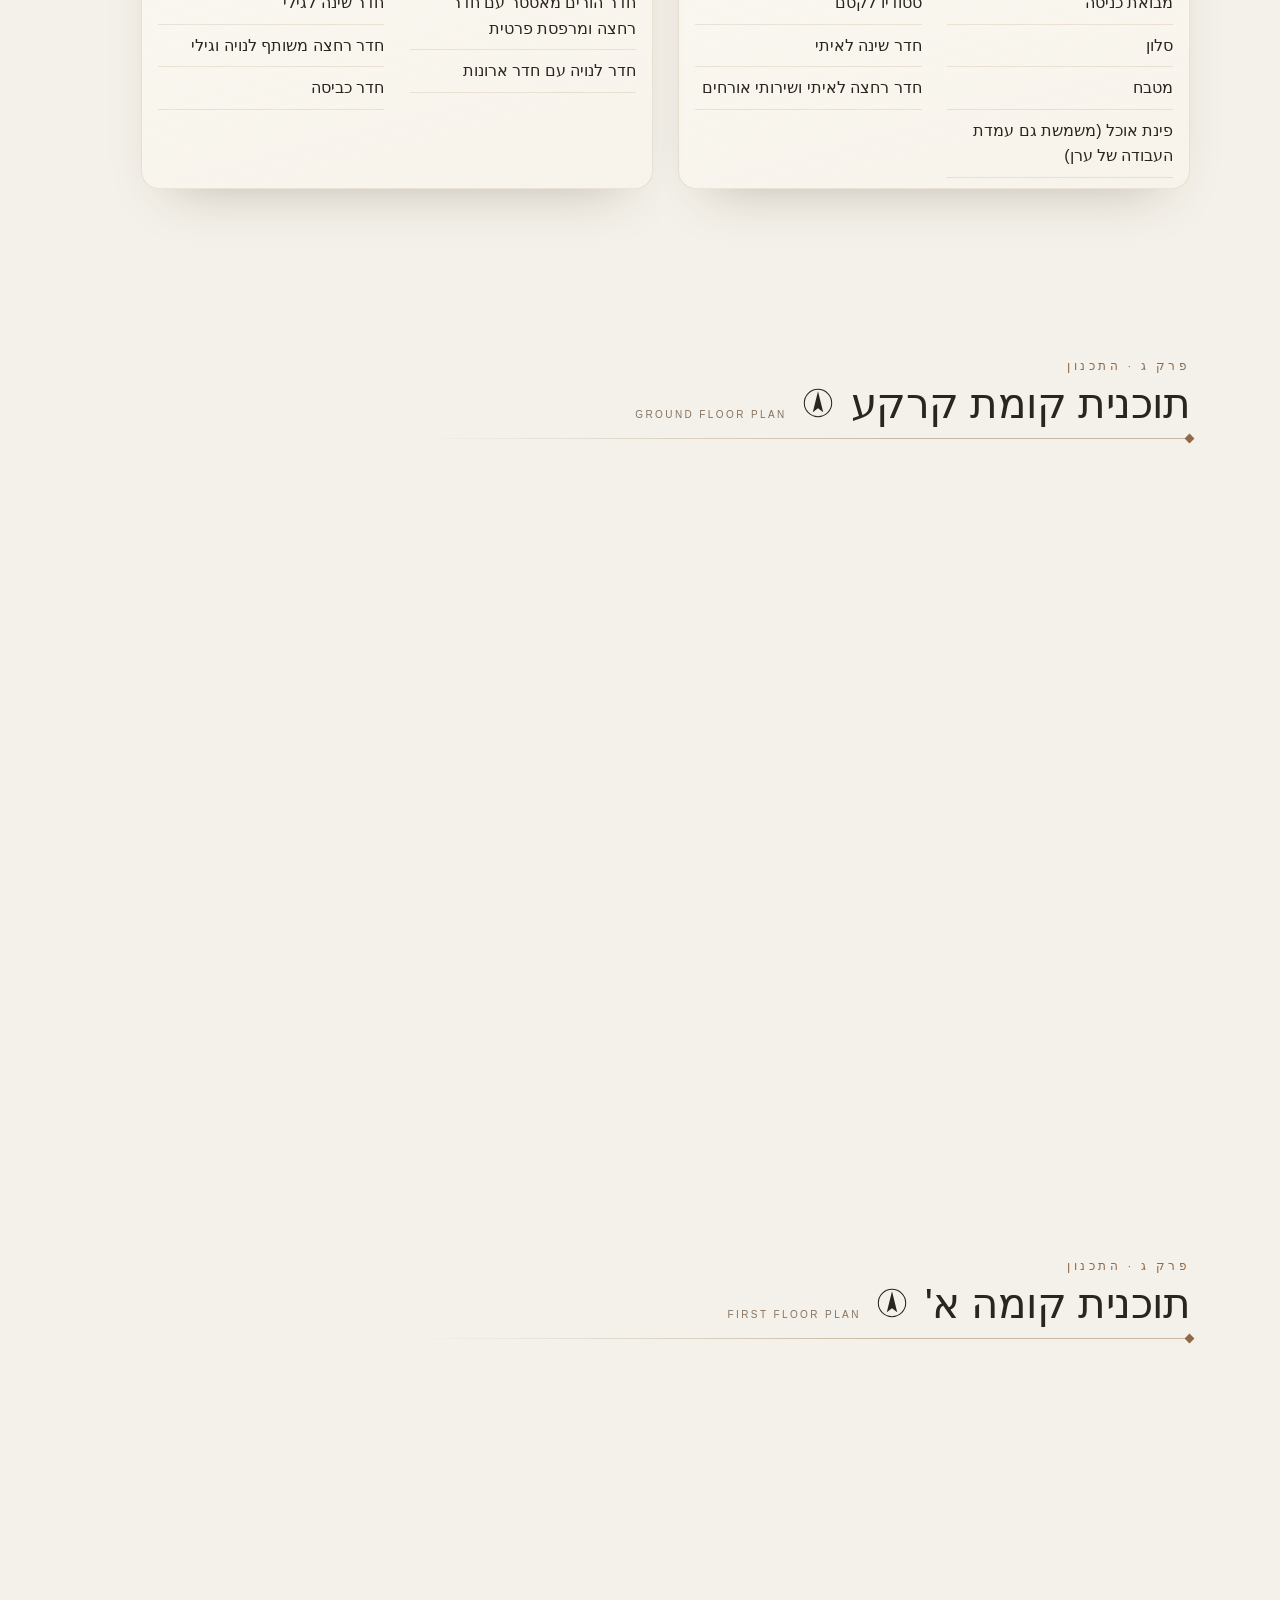
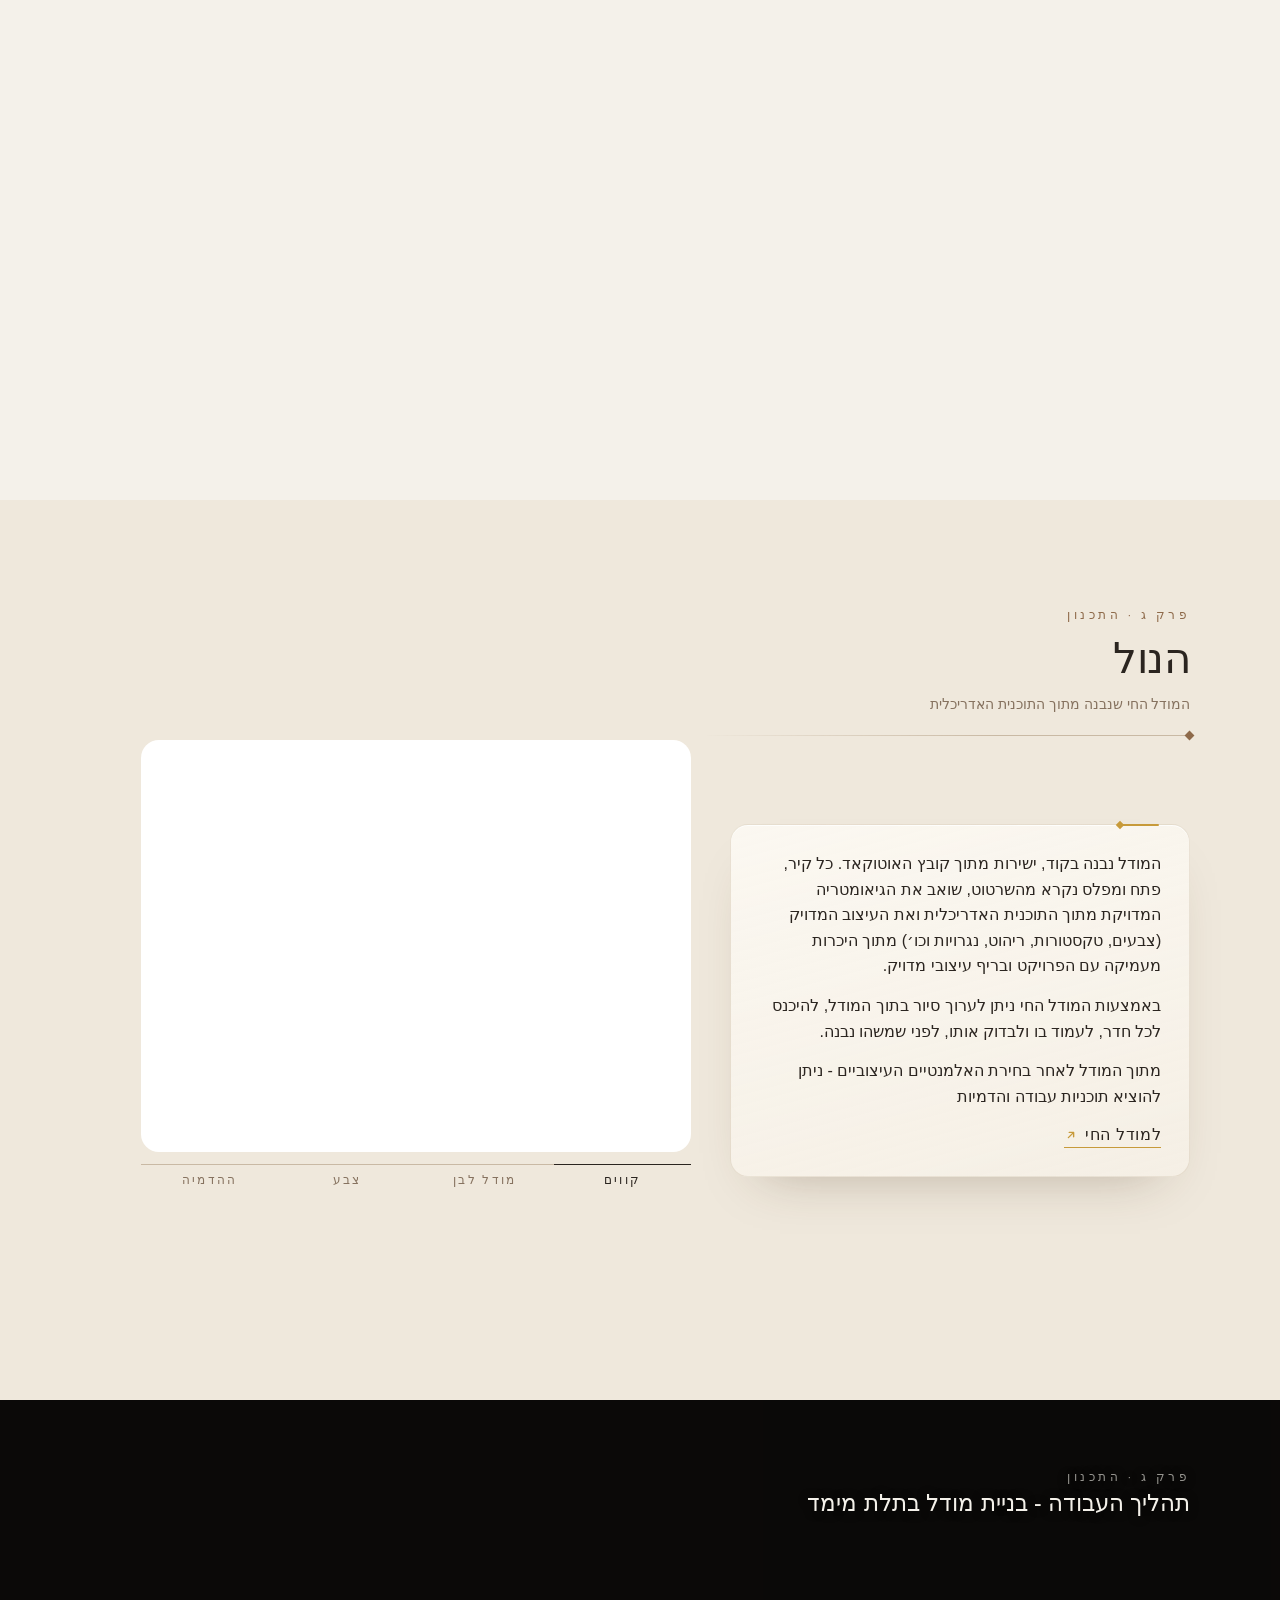
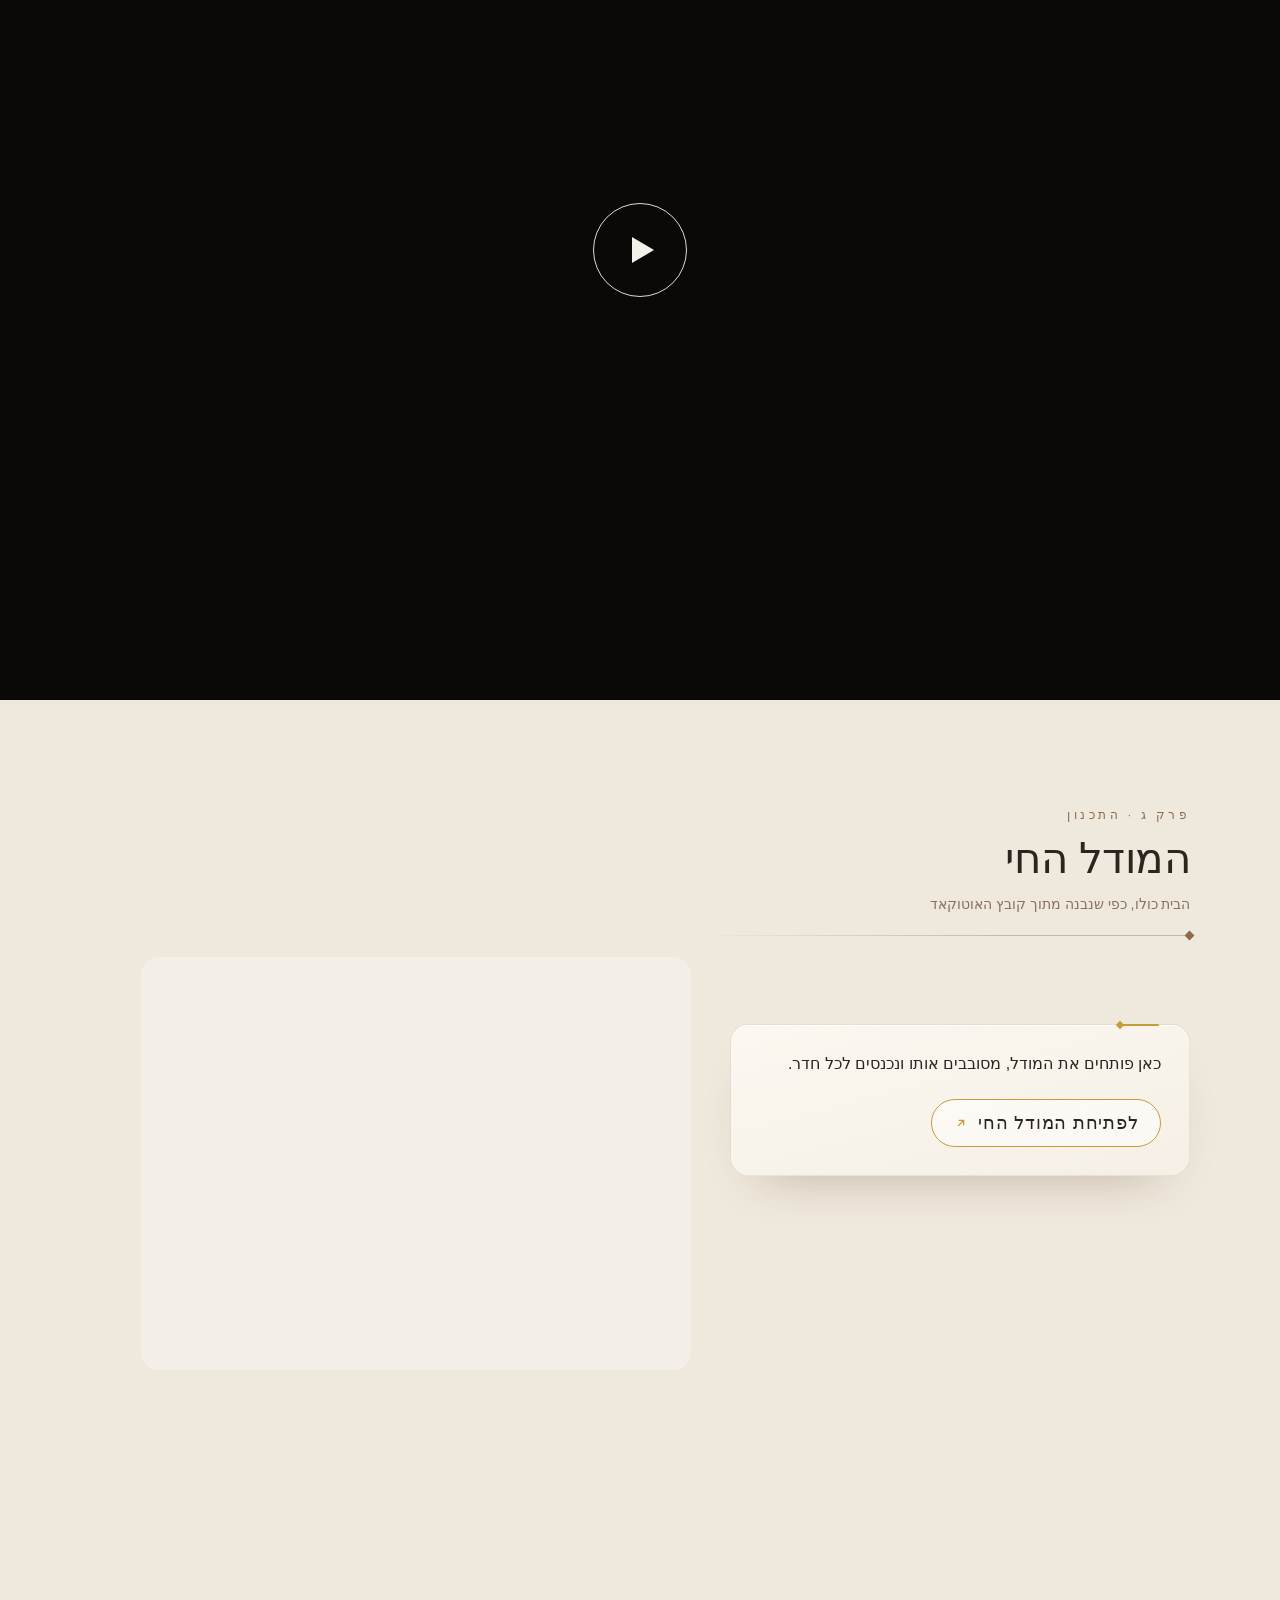
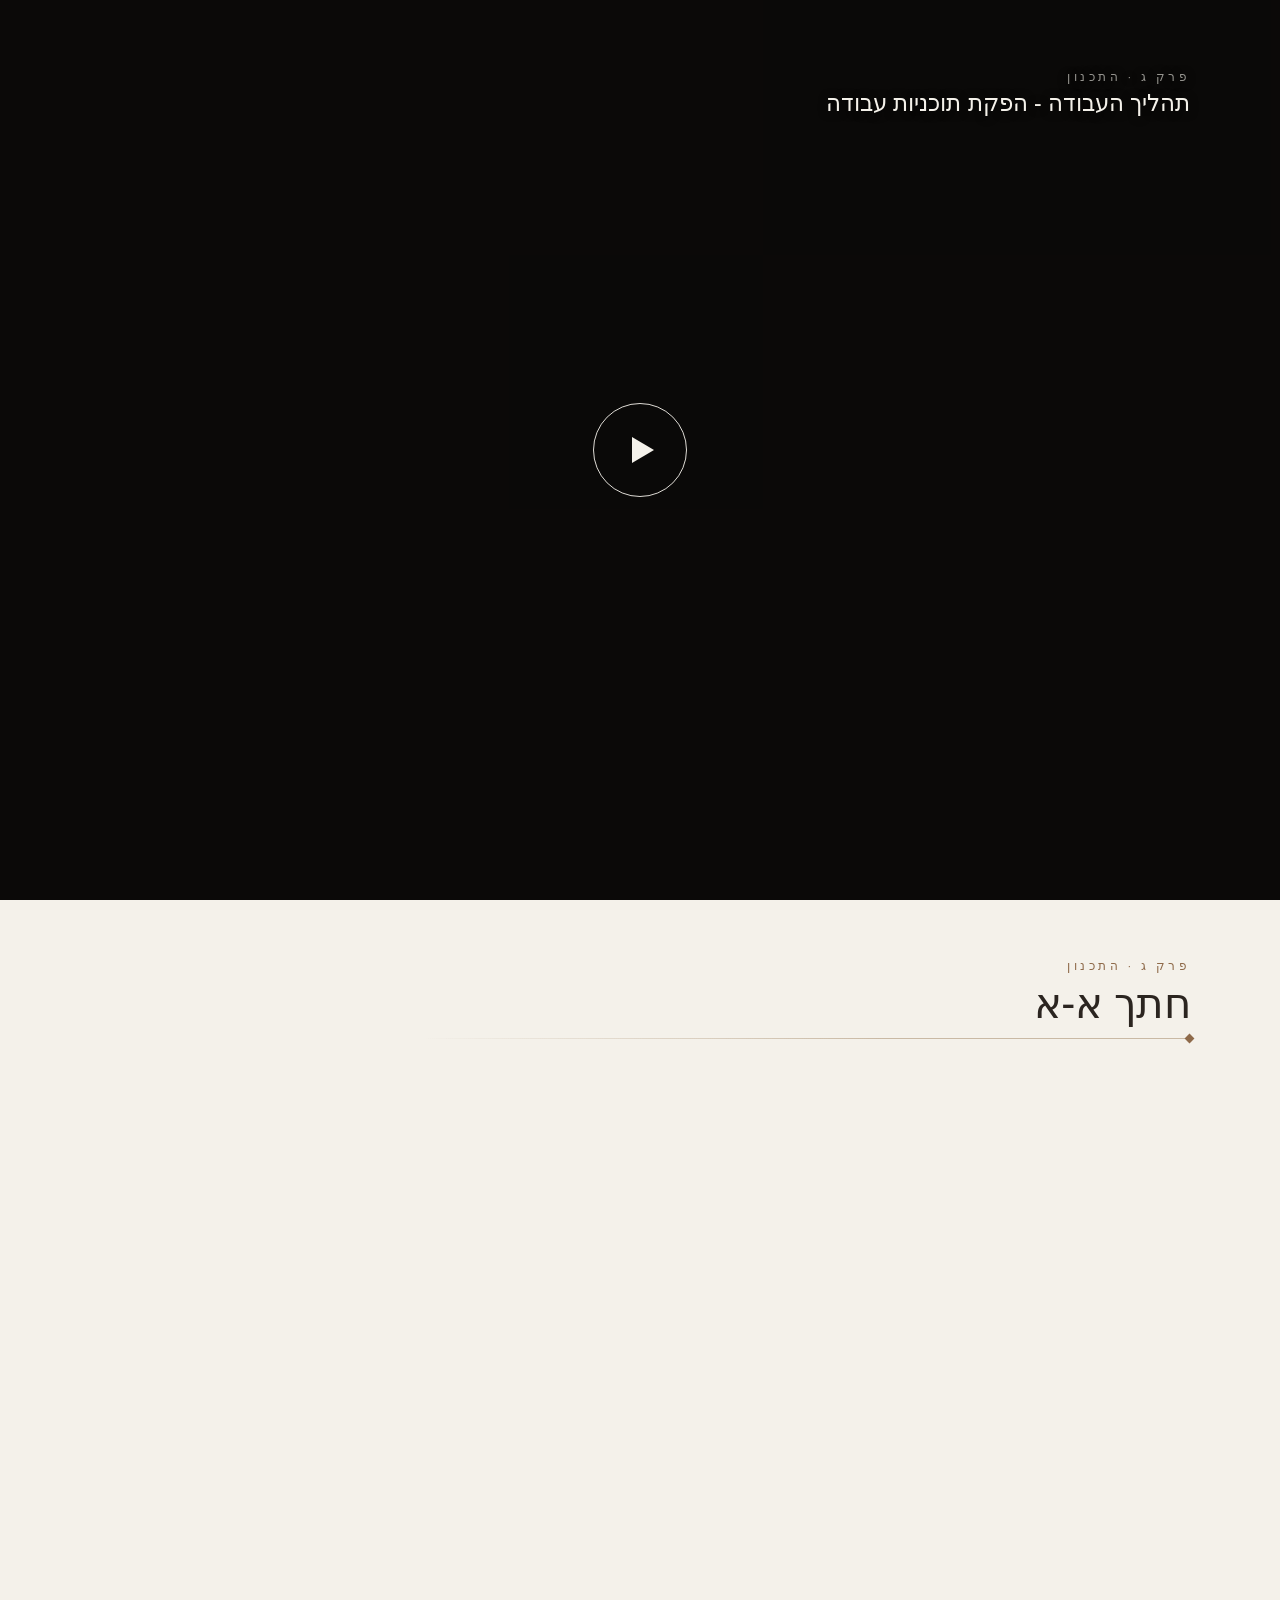
==== commit b6d30dfd: "25.11: כל 14 ההדמיות בסוף ההצגה, מסך לכל הדמיה, וקישור למצגת בקנבה בשקף הסיום Co-Authored-By: Claude" ====
--- a/index.html
+++ b/index.html
@@ -187,6 +187,16 @@
   .s-end h2{font-size:clamp(38px,4vw,62px)}
   .s-end .rule{margin:24px auto 0;transform-origin:50% 50%}
   .s-end .rule::after{right:50%;margin-right:-3px}
+  /* 25.11 ענת: כל ההדמיות בסוף, מסך לכל הדמיה */
+  .s-rend>.sk{background:#211b17}
+  .s-rend .rimg{position:absolute;left:72px;right:72px;top:64px;bottom:56px;display:flex;align-items:center;justify-content:center}
+  .s-rend .rimg img{max-width:100%;max-height:100%;object-fit:contain;box-shadow:0 30px 80px rgba(0,0,0,.5)}
+  .s-rend .rcap{position:absolute;right:72px;bottom:16px;font-family:var(--display);font-size:clamp(16px,1.3vw,22px);color:#F4F1EA}
+  .s-rend .rcap small{font-family:var(--text);font-size:11px;letter-spacing:.3em;color:rgba(244,241,234,.6);margin-left:14px}
+  html.m .s-rend>.sk{display:flex;flex-direction:column;justify-content:center}
+  html.m .s-rend .rimg{position:relative;inset:auto}
+  html.m .s-rend .rcap{position:relative;right:auto;bottom:auto;margin-top:12px;text-align:right}
+  .s-end .canva{margin-top:14px}
   .s-end .sig{margin-top:24px;font-size:var(--t-small);letter-spacing:.16em;color:var(--soft)}
 
   /* האנך */
@@ -766,6 +776,63 @@
   </div>
 </div></section>
 
+<section class="scene s-rend" id="s-rend-01" data-ch="4" style="--acc:var(--sage)"><div class="sk">
+  <div class="rimg"><img src="media/הדמיות/01.webp" alt="מבט מהכניסה" loading="eager"></div>
+  <div class="rcap"><small>הדמיות · 1 / 14</small>מבט מהכניסה</div>
+</div></section>
+<section class="scene s-rend" id="s-rend-02" data-ch="4" style="--acc:var(--sage)"><div class="sk">
+  <div class="rimg"><img src="media/הדמיות/02.webp" alt="סלון" loading="eager"></div>
+  <div class="rcap"><small>הדמיות · 2 / 14</small>סלון</div>
+</div></section>
+<section class="scene s-rend" id="s-rend-03" data-ch="4" style="--acc:var(--sage)"><div class="sk">
+  <div class="rimg"><img src="media/הדמיות/03.webp" alt="מטבח מהסלון" loading="eager"></div>
+  <div class="rcap"><small>הדמיות · 3 / 14</small>מטבח מהסלון</div>
+</div></section>
+<section class="scene s-rend" id="s-rend-04" data-ch="4" style="--acc:var(--sage)"><div class="sk">
+  <div class="rimg"><img src="media/הדמיות/04.webp" alt="סטודיו מהסלון" loading="eager"></div>
+  <div class="rcap"><small>הדמיות · 4 / 14</small>סטודיו מהסלון</div>
+</div></section>
+<section class="scene s-rend" id="s-rend-05" data-ch="4" style="--acc:var(--sage)"><div class="sk">
+  <div class="rimg"><img src="media/הדמיות/05.webp" alt="סטודיו" loading="eager"></div>
+  <div class="rcap"><small>הדמיות · 5 / 14</small>סטודיו</div>
+</div></section>
+<section class="scene s-rend" id="s-rend-06" data-ch="4" style="--acc:var(--sage)"><div class="sk">
+  <div class="rimg"><img src="media/הדמיות/06.webp" alt="חדר שינה, קומת קרקע" loading="eager"></div>
+  <div class="rcap"><small>הדמיות · 6 / 14</small>חדר שינה, קומת קרקע</div>
+</div></section>
+<section class="scene s-rend" id="s-rend-07" data-ch="4" style="--acc:var(--sage)"><div class="sk">
+  <div class="rimg"><img src="media/הדמיות/07.webp" alt="שירותי אורחים" loading="eager"></div>
+  <div class="rcap"><small>הדמיות · 7 / 14</small>שירותי אורחים</div>
+</div></section>
+<section class="scene s-rend" id="s-rend-08" data-ch="4" style="--acc:var(--sage)"><div class="sk">
+  <div class="rimg"><img src="media/הדמיות/08.webp" alt="חדר ההורים, המיטה" loading="eager"></div>
+  <div class="rcap"><small>הדמיות · 8 / 14</small>חדר ההורים, המיטה</div>
+</div></section>
+<section class="scene s-rend" id="s-rend-09" data-ch="4" style="--acc:var(--sage)"><div class="sk">
+  <div class="rimg"><img src="media/הדמיות/09.webp" alt="חדר ההורים, הארון והמרפסת" loading="eager"></div>
+  <div class="rcap"><small>הדמיות · 9 / 14</small>חדר ההורים, הארון והמרפסת</div>
+</div></section>
+<section class="scene s-rend" id="s-rend-10" data-ch="4" style="--acc:var(--sage)"><div class="sk">
+  <div class="rimg"><img src="media/הדמיות/10.webp" alt="מרפסת ההורים" loading="eager"></div>
+  <div class="rcap"><small>הדמיות · 10 / 14</small>מרפסת ההורים</div>
+</div></section>
+<section class="scene s-rend" id="s-rend-11" data-ch="4" style="--acc:var(--sage)"><div class="sk">
+  <div class="rimg"><img src="media/הדמיות/11.webp" alt="חדר רחצה הורים" loading="eager"></div>
+  <div class="rcap"><small>הדמיות · 11 / 14</small>חדר רחצה הורים</div>
+</div></section>
+<section class="scene s-rend" id="s-rend-12" data-ch="4" style="--acc:var(--sage)"><div class="sk">
+  <div class="rimg"><img src="media/הדמיות/12.webp" alt="החדר של גילי" loading="eager"></div>
+  <div class="rcap"><small>הדמיות · 12 / 14</small>החדר של גילי</div>
+</div></section>
+<section class="scene s-rend" id="s-rend-13" data-ch="4" style="--acc:var(--sage)"><div class="sk">
+  <div class="rimg"><img src="media/הדמיות/13.webp" alt="חדר רחצה ליד הכביסה" loading="eager"></div>
+  <div class="rcap"><small>הדמיות · 13 / 14</small>חדר רחצה ליד הכביסה</div>
+</div></section>
+<section class="scene s-rend" id="s-rend-14" data-ch="4" style="--acc:var(--sage)"><div class="sk">
+  <div class="rimg"><img src="media/הדמיות/14.webp" alt="החדר של נויה" loading="eager"></div>
+  <div class="rcap"><small>הדמיות · 14 / 14</small>החדר של נויה</div>
+</div></section>
+
 <section class="scene s-end" id="s-end" data-ch="4" style="--acc:var(--sage)"><div class="sk">
   <video class="bg loop" src="media/קסם-סריגה.mp4" poster="media/קסם-סריגה.jpg" muted loop playsinline preload="metadata"></video>
   <div class="wrap"><div class="inner">
@@ -773,6 +840,7 @@
     <div class="rule rv"></div>
     <div class="sig rv">ענת אמיר · שתי וערב · פיארברג 11</div>
     <div class="mlinkp rv"><a class="mlink" href="model.html" target="_blank" tabindex="-1" rel="noopener">למודל החי<svg viewBox="0 0 16 16" aria-hidden="true"><path d="M5 11L11 5M6 5h5v5"/></svg></a></div>
+    <div class="mlinkp canva rv"><a class="mlink" href="https://canva.link/qpxujm8jnco7qvz" target="_blank" tabindex="-1" rel="noopener">למצגת בקנבה<svg viewBox="0 0 16 16" aria-hidden="true"><path d="M5 11L11 5M6 5h5v5"/></svg></a></div>
   </div></div>
 </div></section>
 
@@ -920,7 +988,7 @@
   }
   // הקטע הפעיל: הלשונית של הפרק שלו, והחלק הפעיל של האנך
   ScrollTrigger.create({ trigger: s, start: 'top center', end: 'bottom center',
-    onToggle: self => { if (self.isActive) { current = i; tabs.forEach(a => a.classList.toggle('on', a.dataset.ch === s.dataset.ch)); document.getElementById('hint').classList.toggle('off', i > 0); document.body.classList.toggle('dark', s.classList.contains('s-tour')); } } });
+    onToggle: self => { if (self.isActive) { current = i; tabs.forEach(a => a.classList.toggle('on', a.dataset.ch === s.dataset.ch)); document.getElementById('hint').classList.toggle('off', i > 0); document.body.classList.toggle('dark', s.classList.contains('s-tour') || s.classList.contains('s-rend')); } } });
   // כניסה לקטע: התוכן נכנס בהדרגה, מלמטה, פריט אחרי פריט
   const items = s.querySelectorAll('.rv');
   if (items.length) {
@@ -1350,6 +1418,7 @@
   's-tour':   { kind: 'edge' }, 's-vid-a': { kind: 'edge' }, 's-vid-b': { kind: 'edge' },
   // ענת 15.11 סבב 5: הסיום היחיד הוא קו בודד שיורד מלמעלה עד תחתית המסך ונקטע על הטקסט (העיגול של סבב 4 ירד, הקוד שלו נשאר: kind 'ring', big)
   's-mat':    { kind: 'side' },   // 15.11 ערב: שקף החומרים, ירידה שקטה בשוליים השמאליים, לא על התמונות
+  's-rend-01':{ kind: 'side' }, 's-rend-02':{ kind: 'side' }, 's-rend-03':{ kind: 'side' }, 's-rend-04':{ kind: 'side' }, 's-rend-05':{ kind: 'side' }, 's-rend-06':{ kind: 'side' }, 's-rend-07':{ kind: 'side' }, 's-rend-08':{ kind: 'side' }, 's-rend-09':{ kind: 'side' }, 's-rend-10':{ kind: 'side' }, 's-rend-11':{ kind: 'side' }, 's-rend-12':{ kind: 'side' }, 's-rend-13':{ kind: 'side' }, 's-rend-14':{ kind: 'side' },
   's-end':    { kind: 'drop', sel: '.inner', through: true },
 };
 // במקומות שבהם החוט עובר בין הכותרת לטקסט, הוא מחליף את קו ההפרדה (ענת 8.11). מוסתר רק בתצוגה הזאת
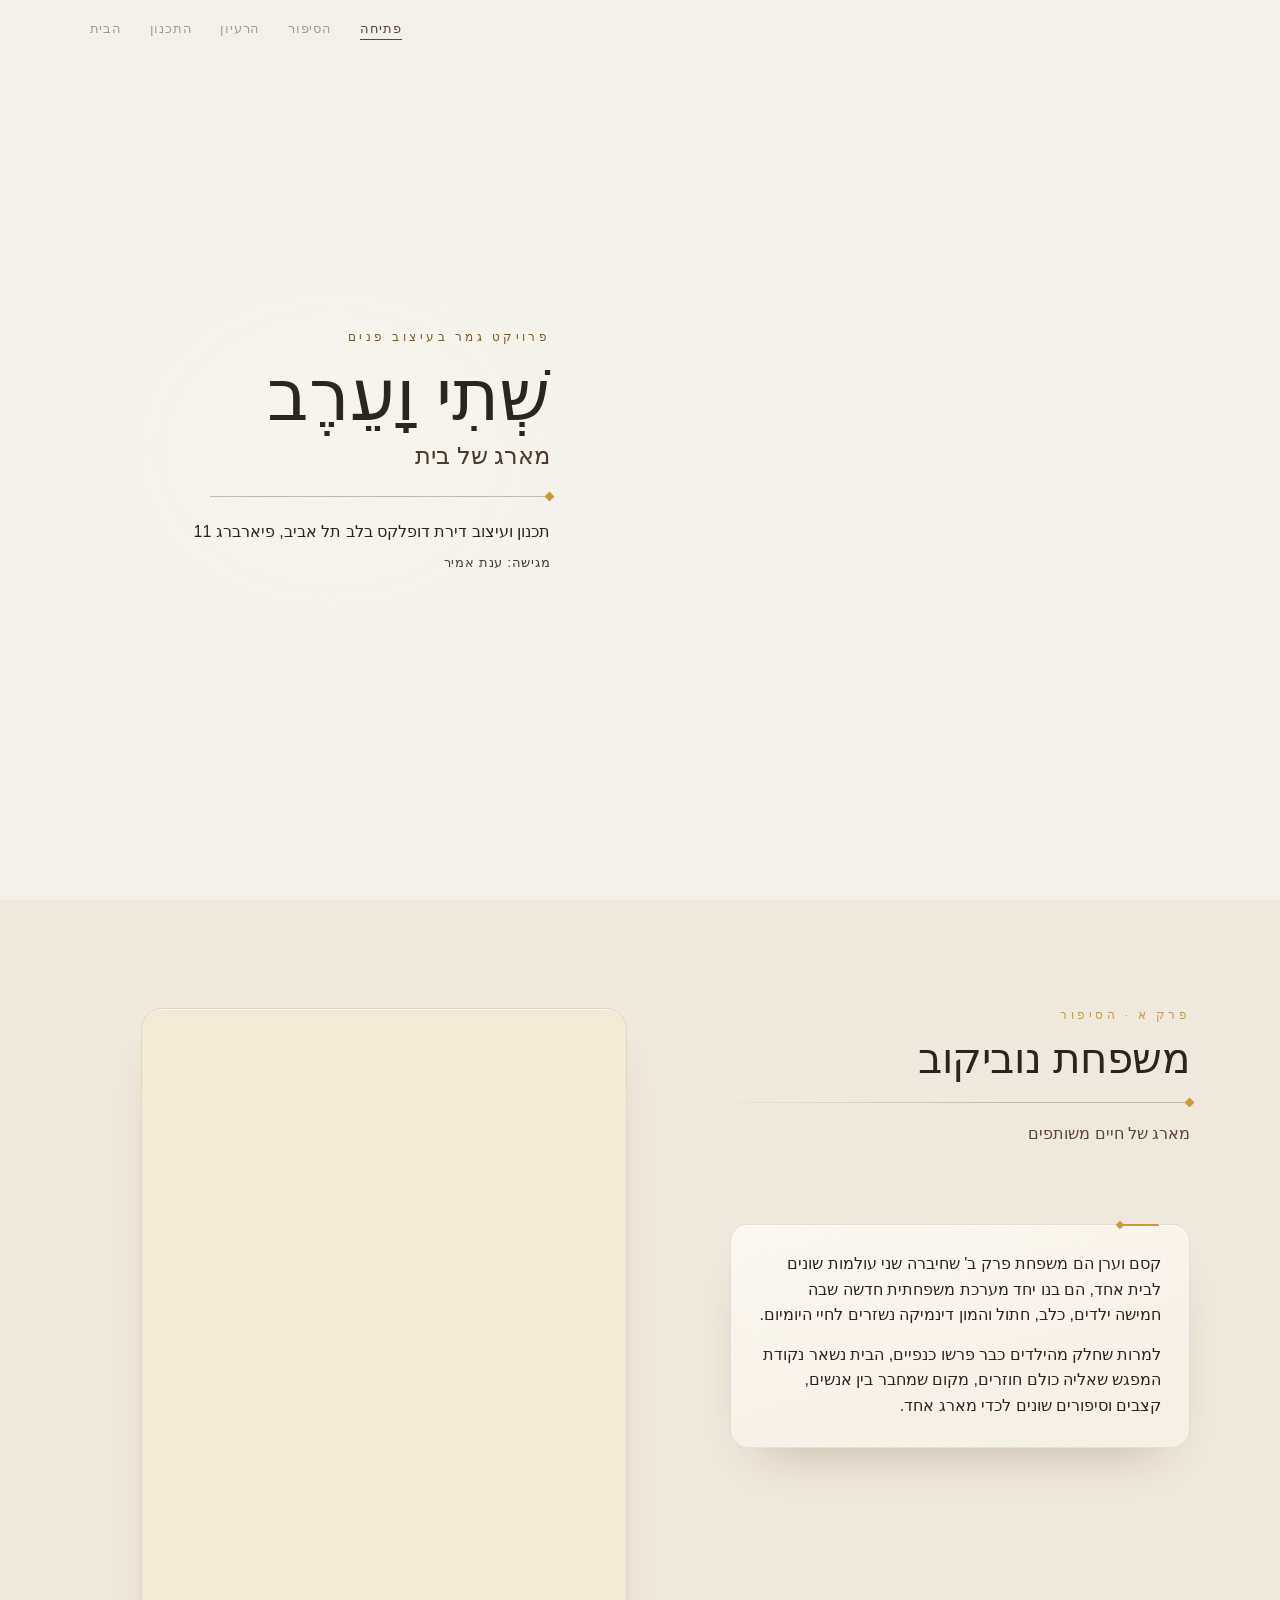
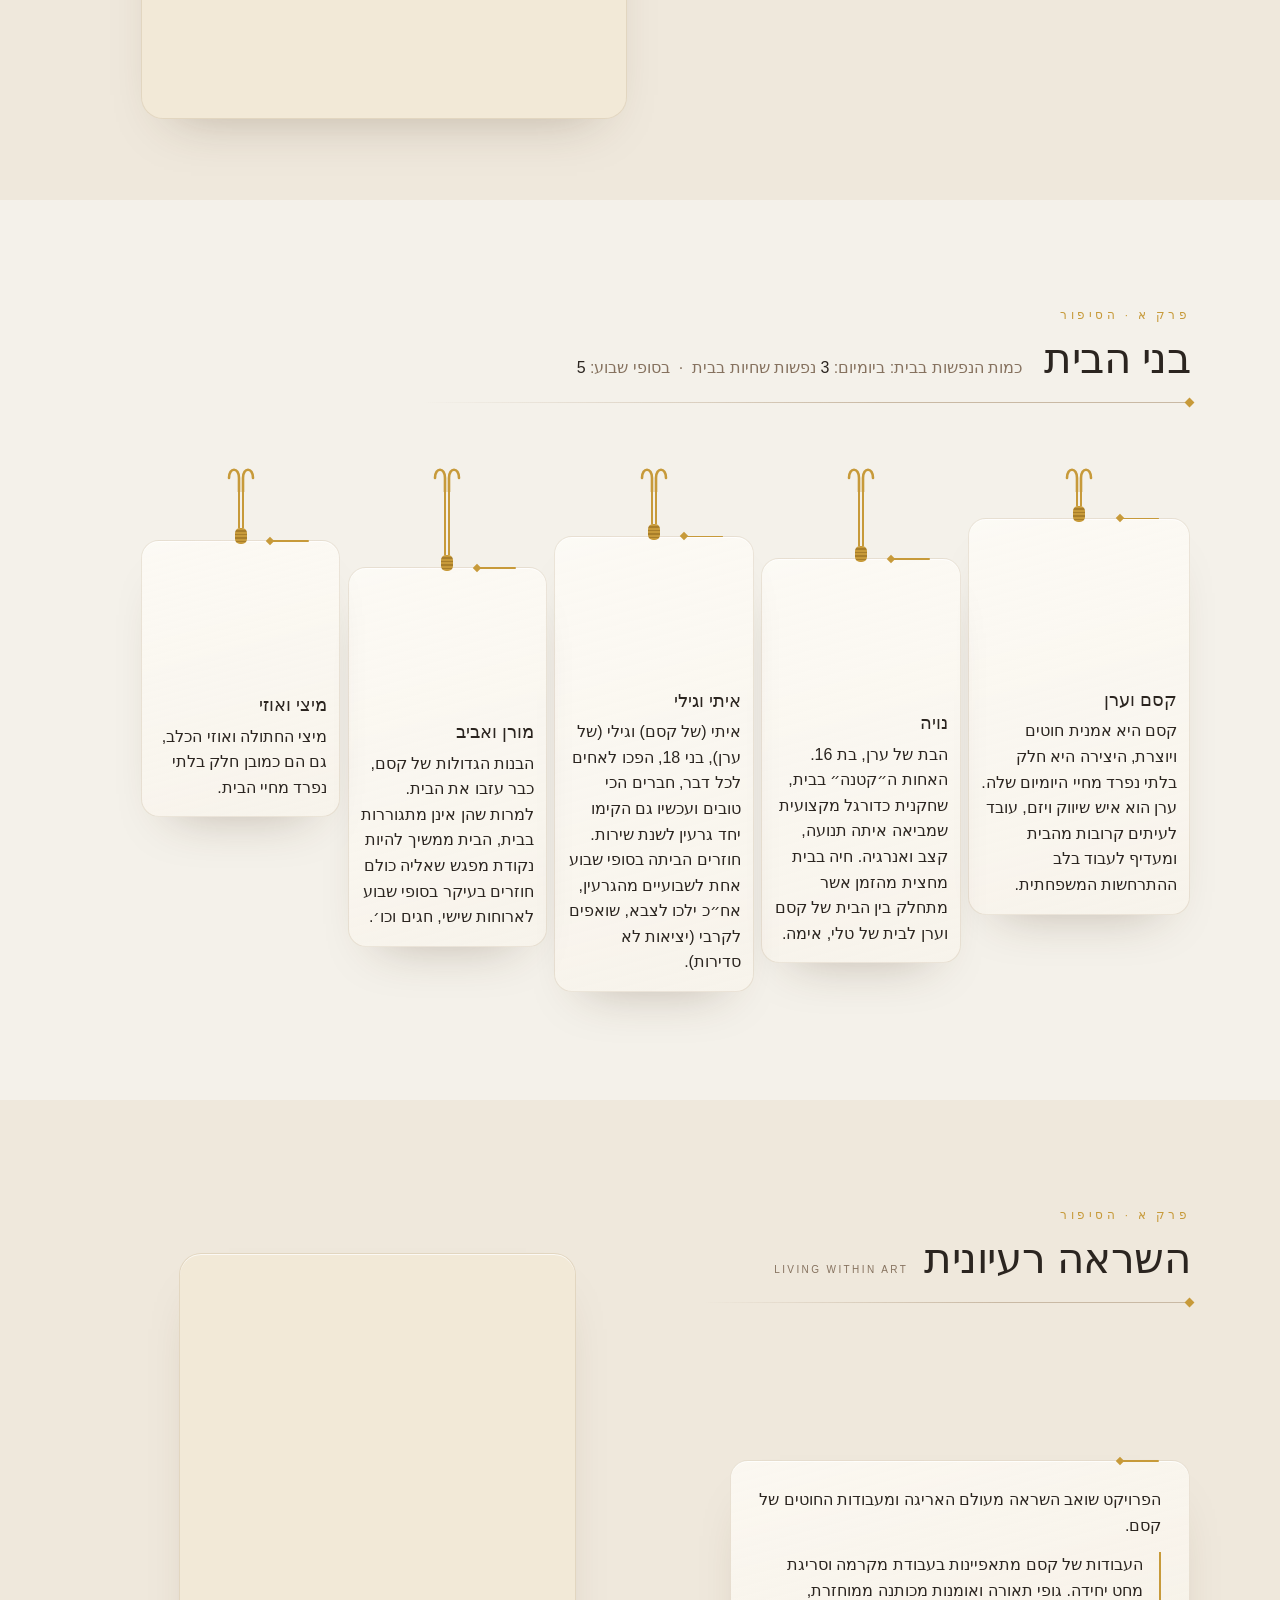
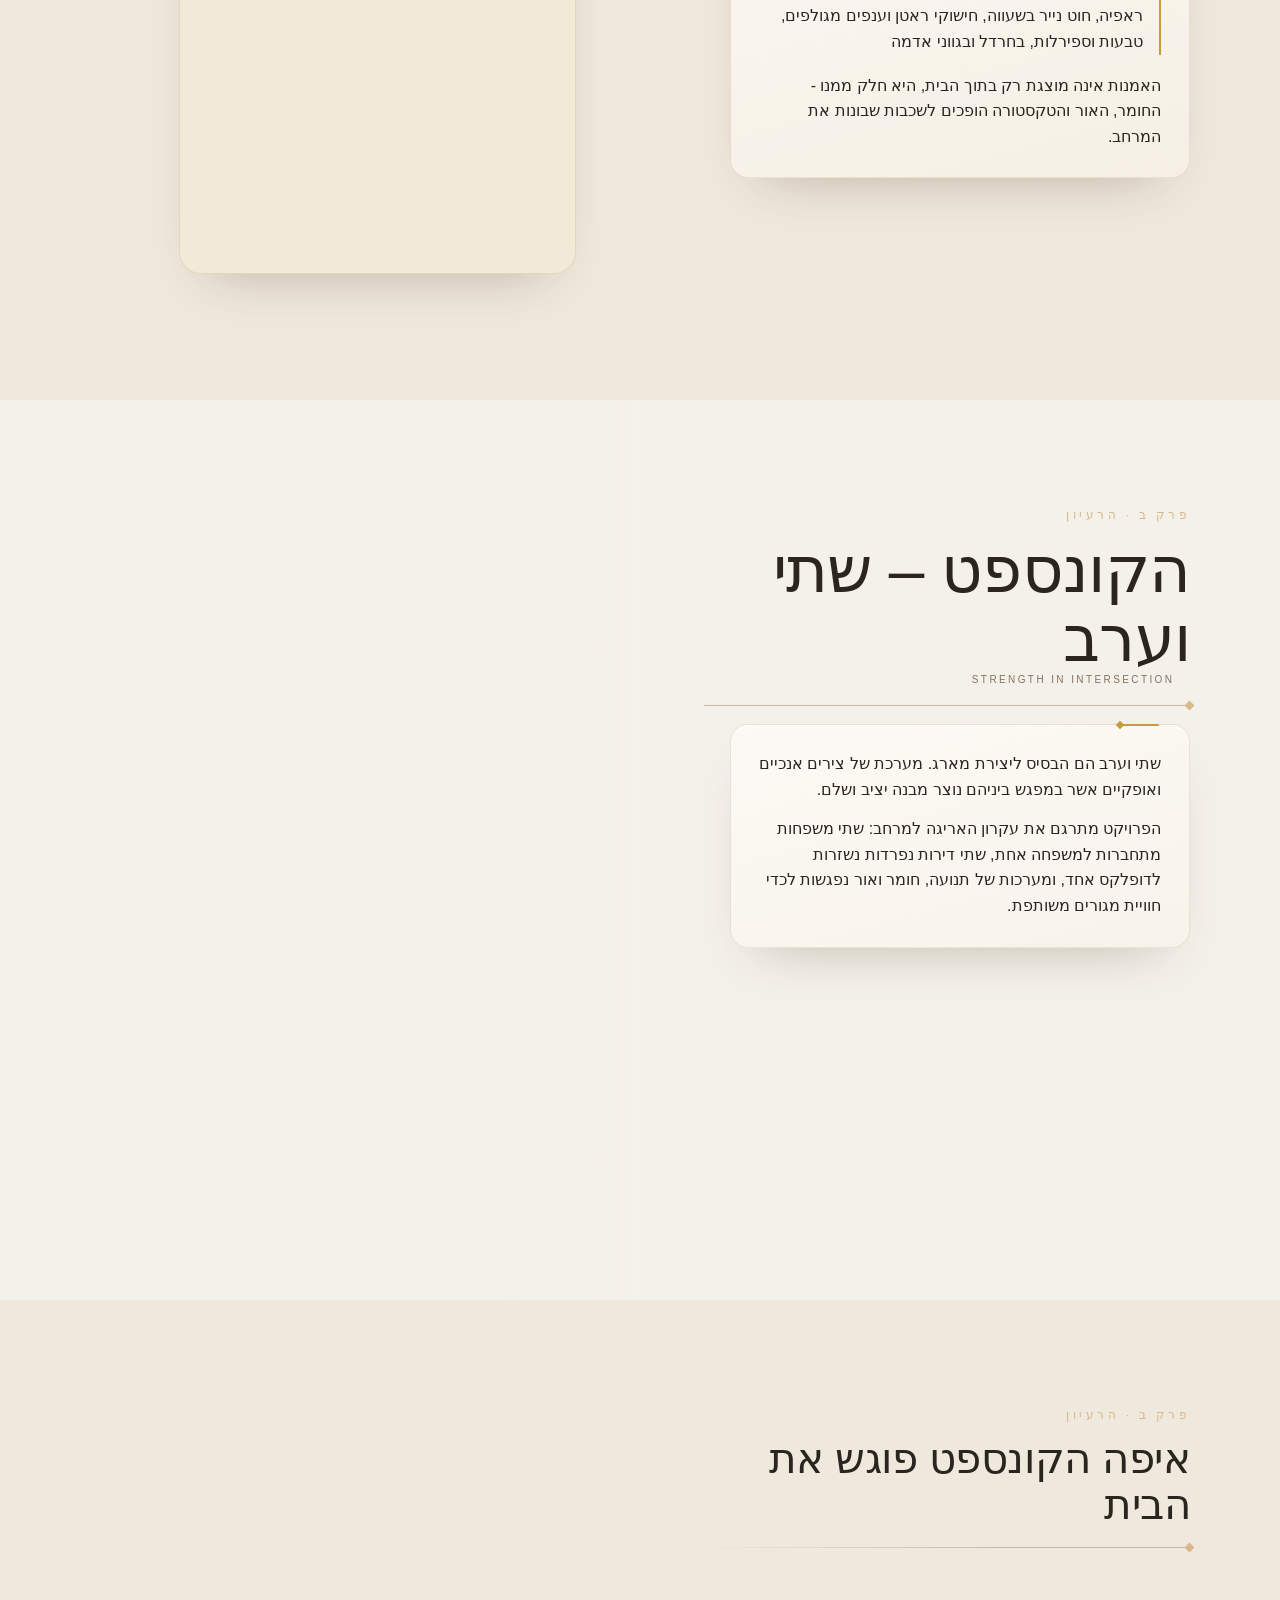
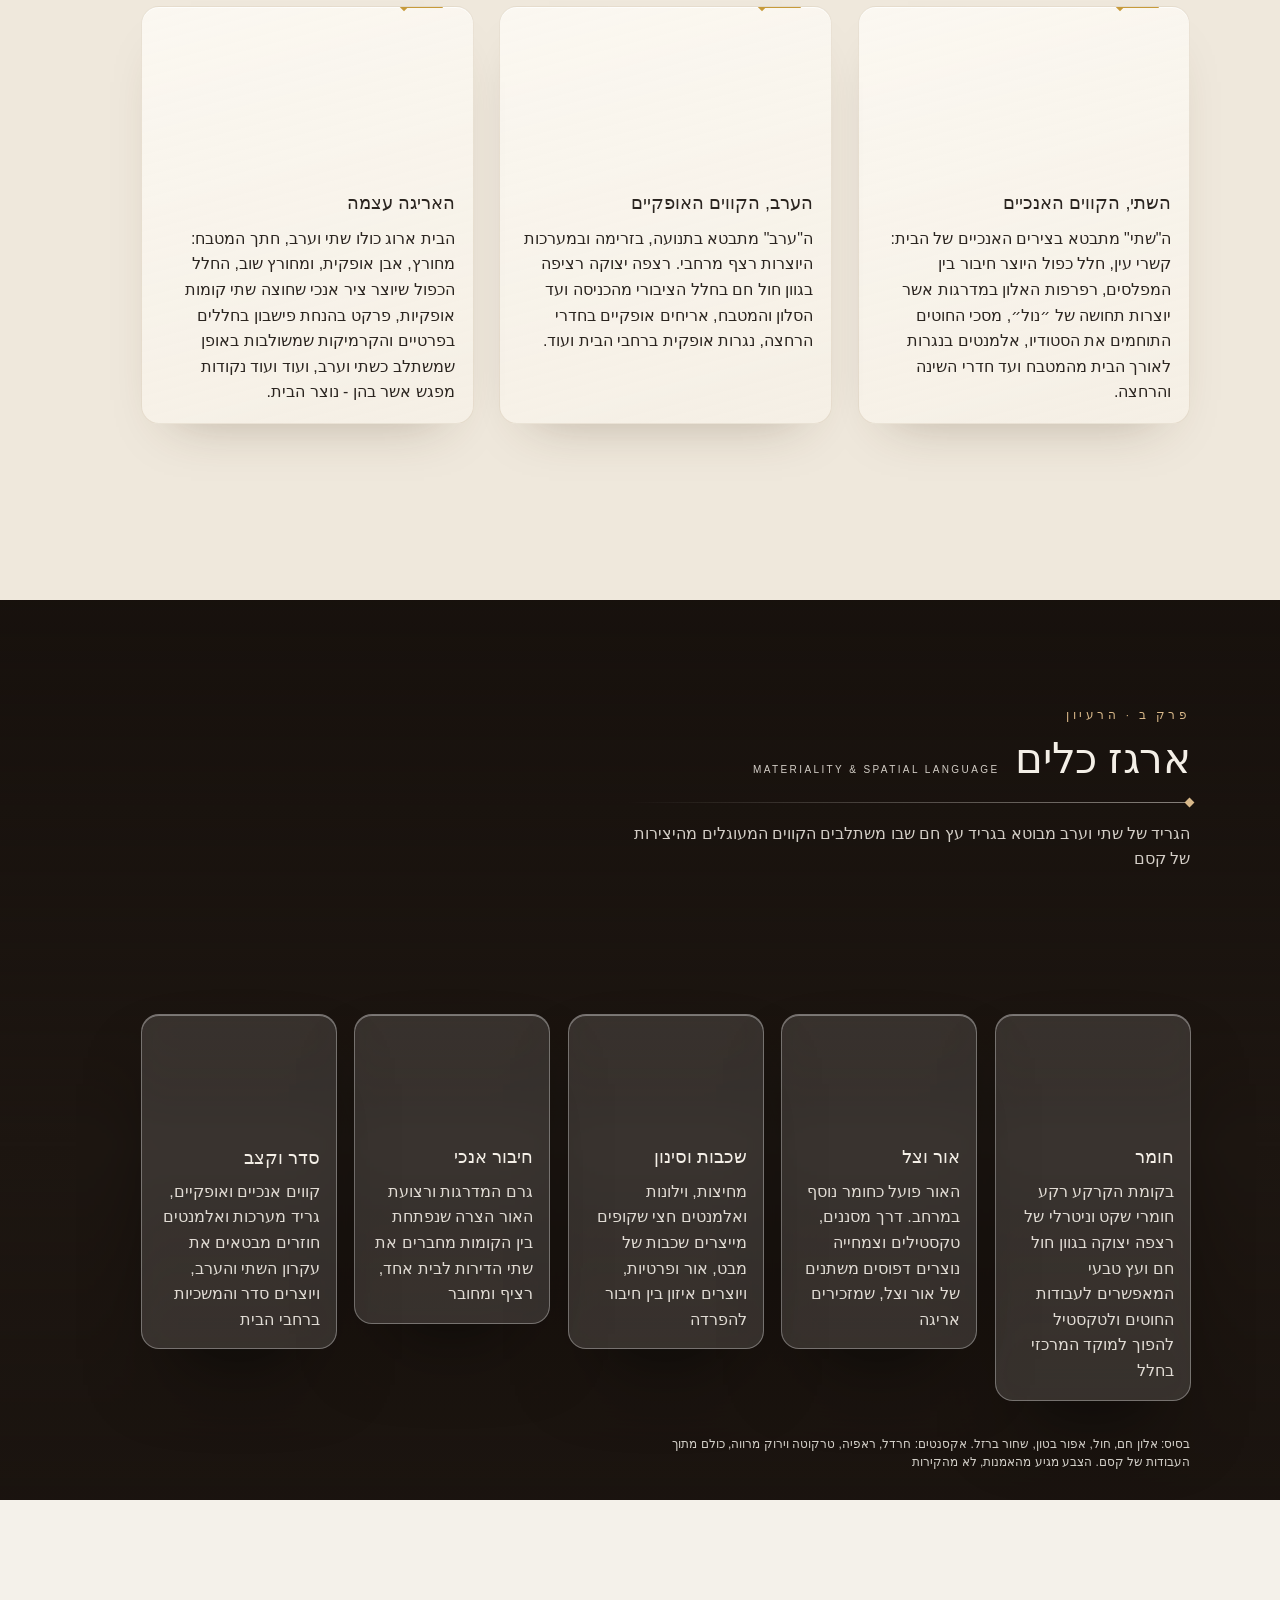
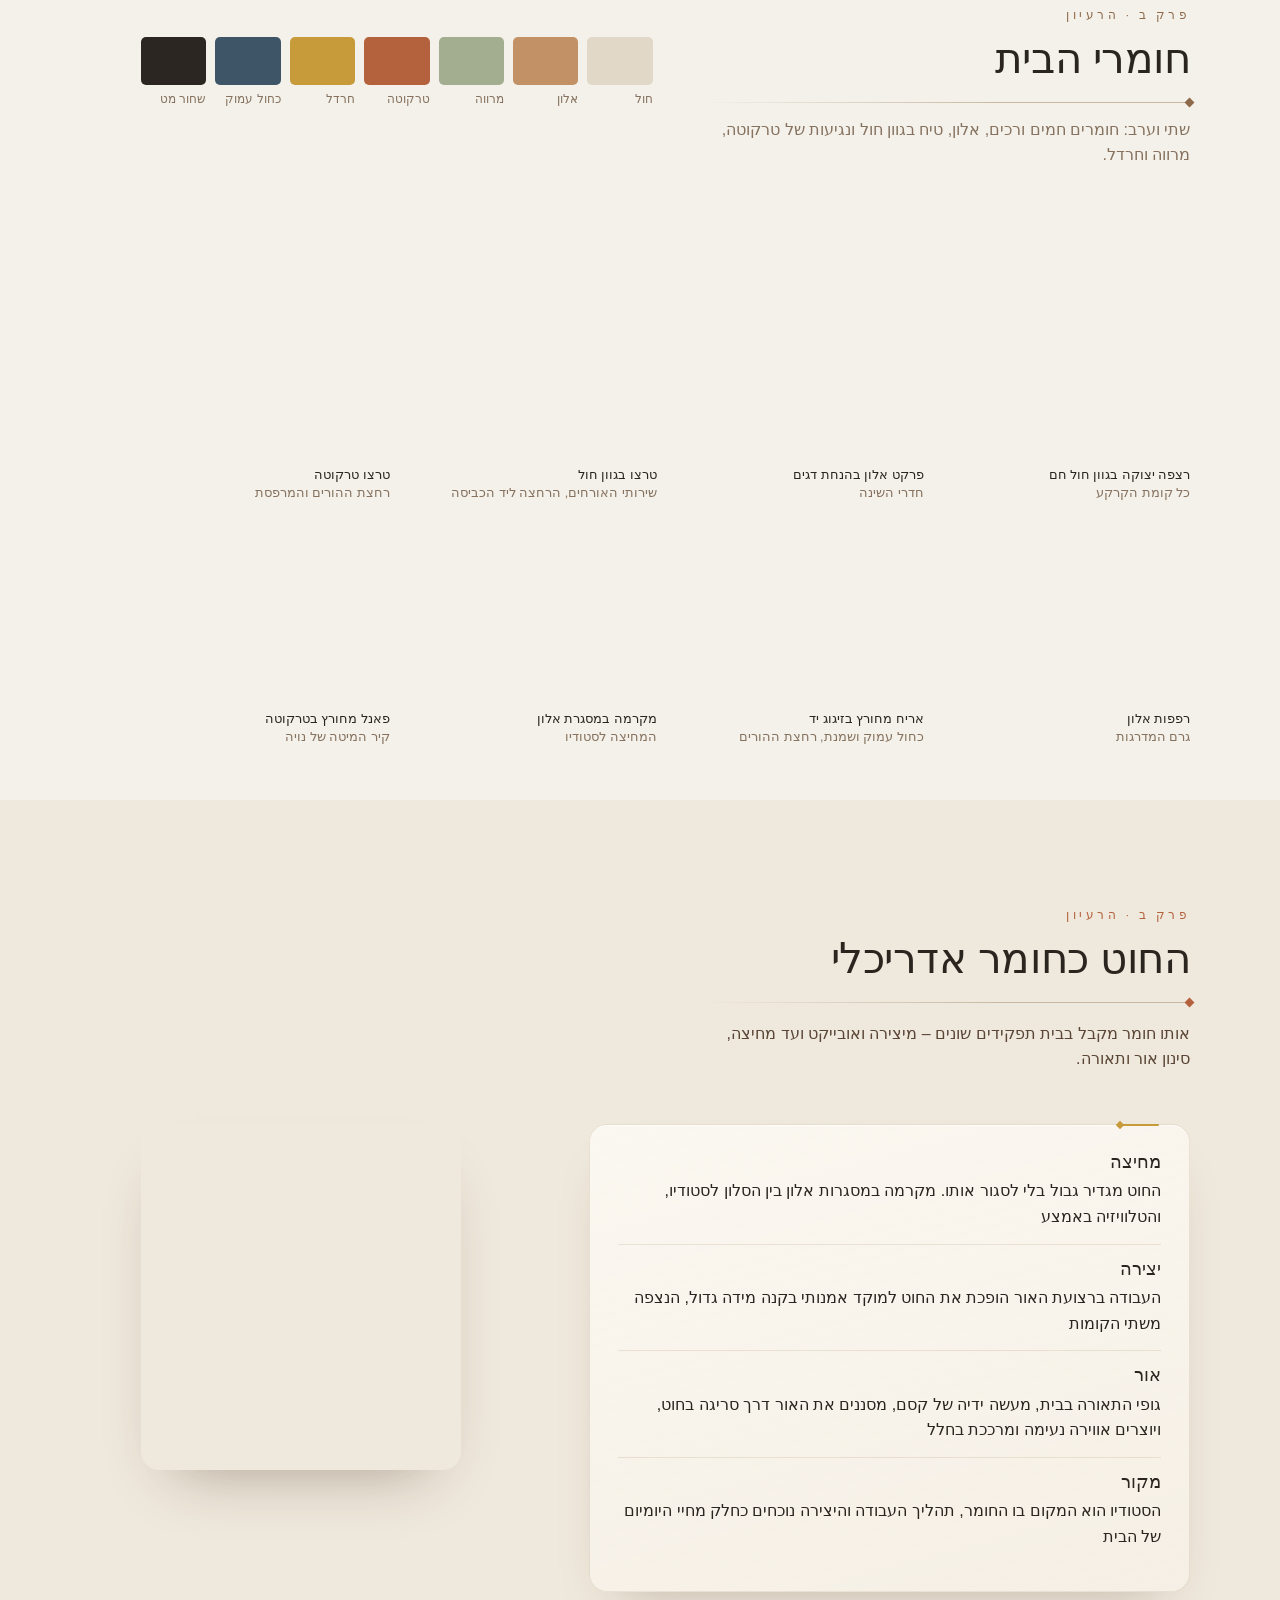
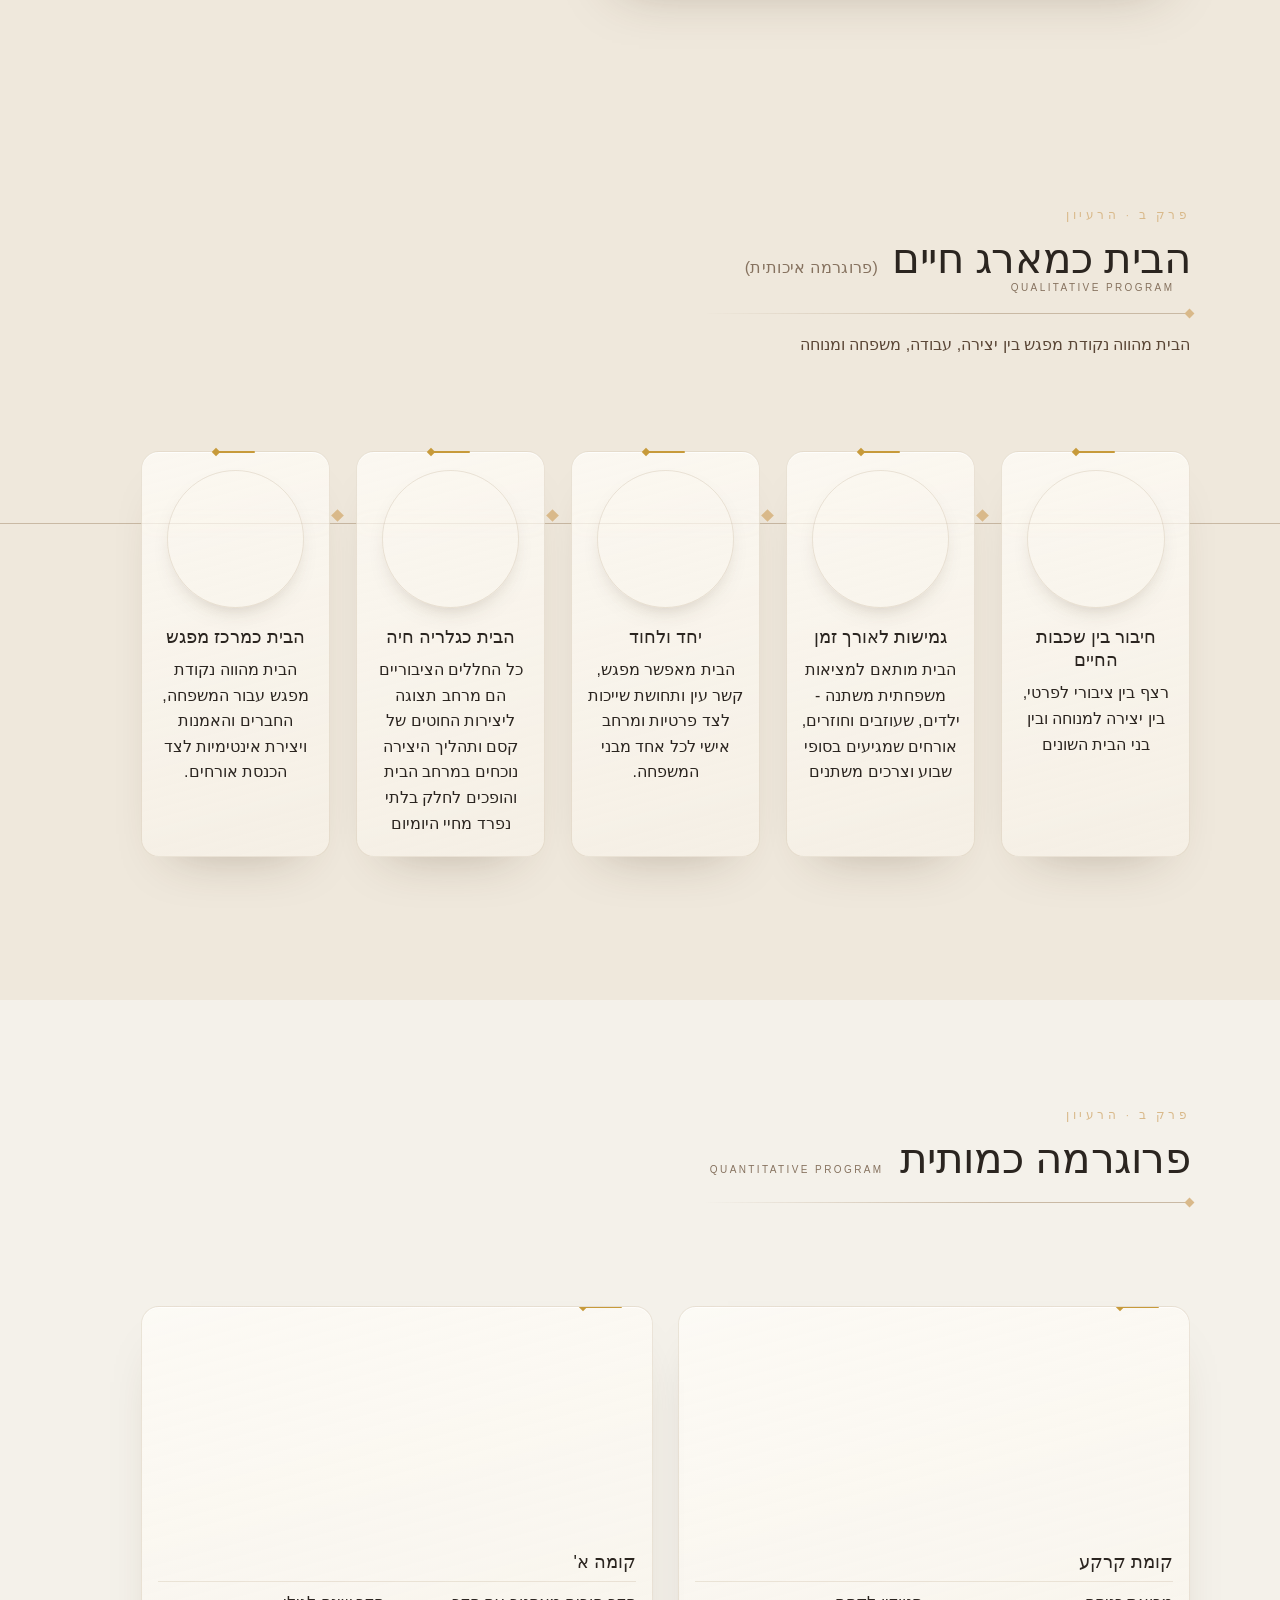
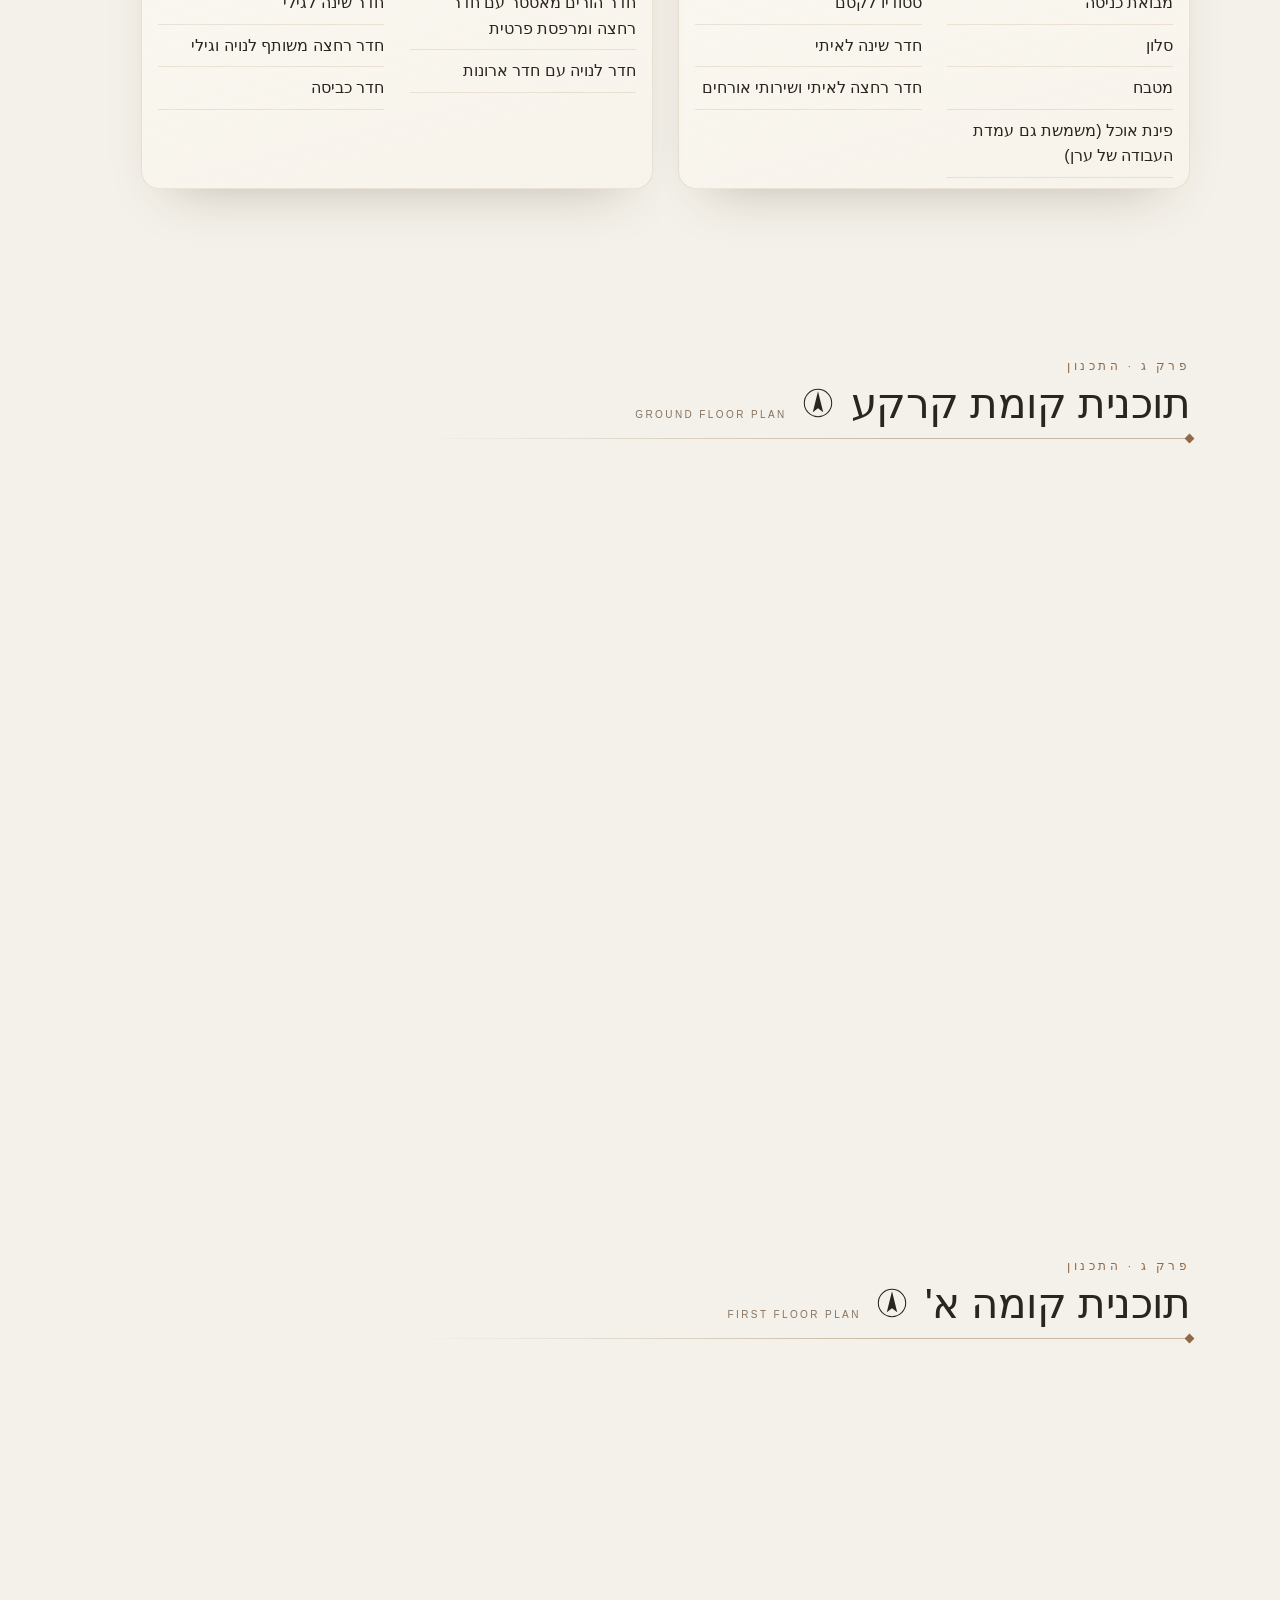
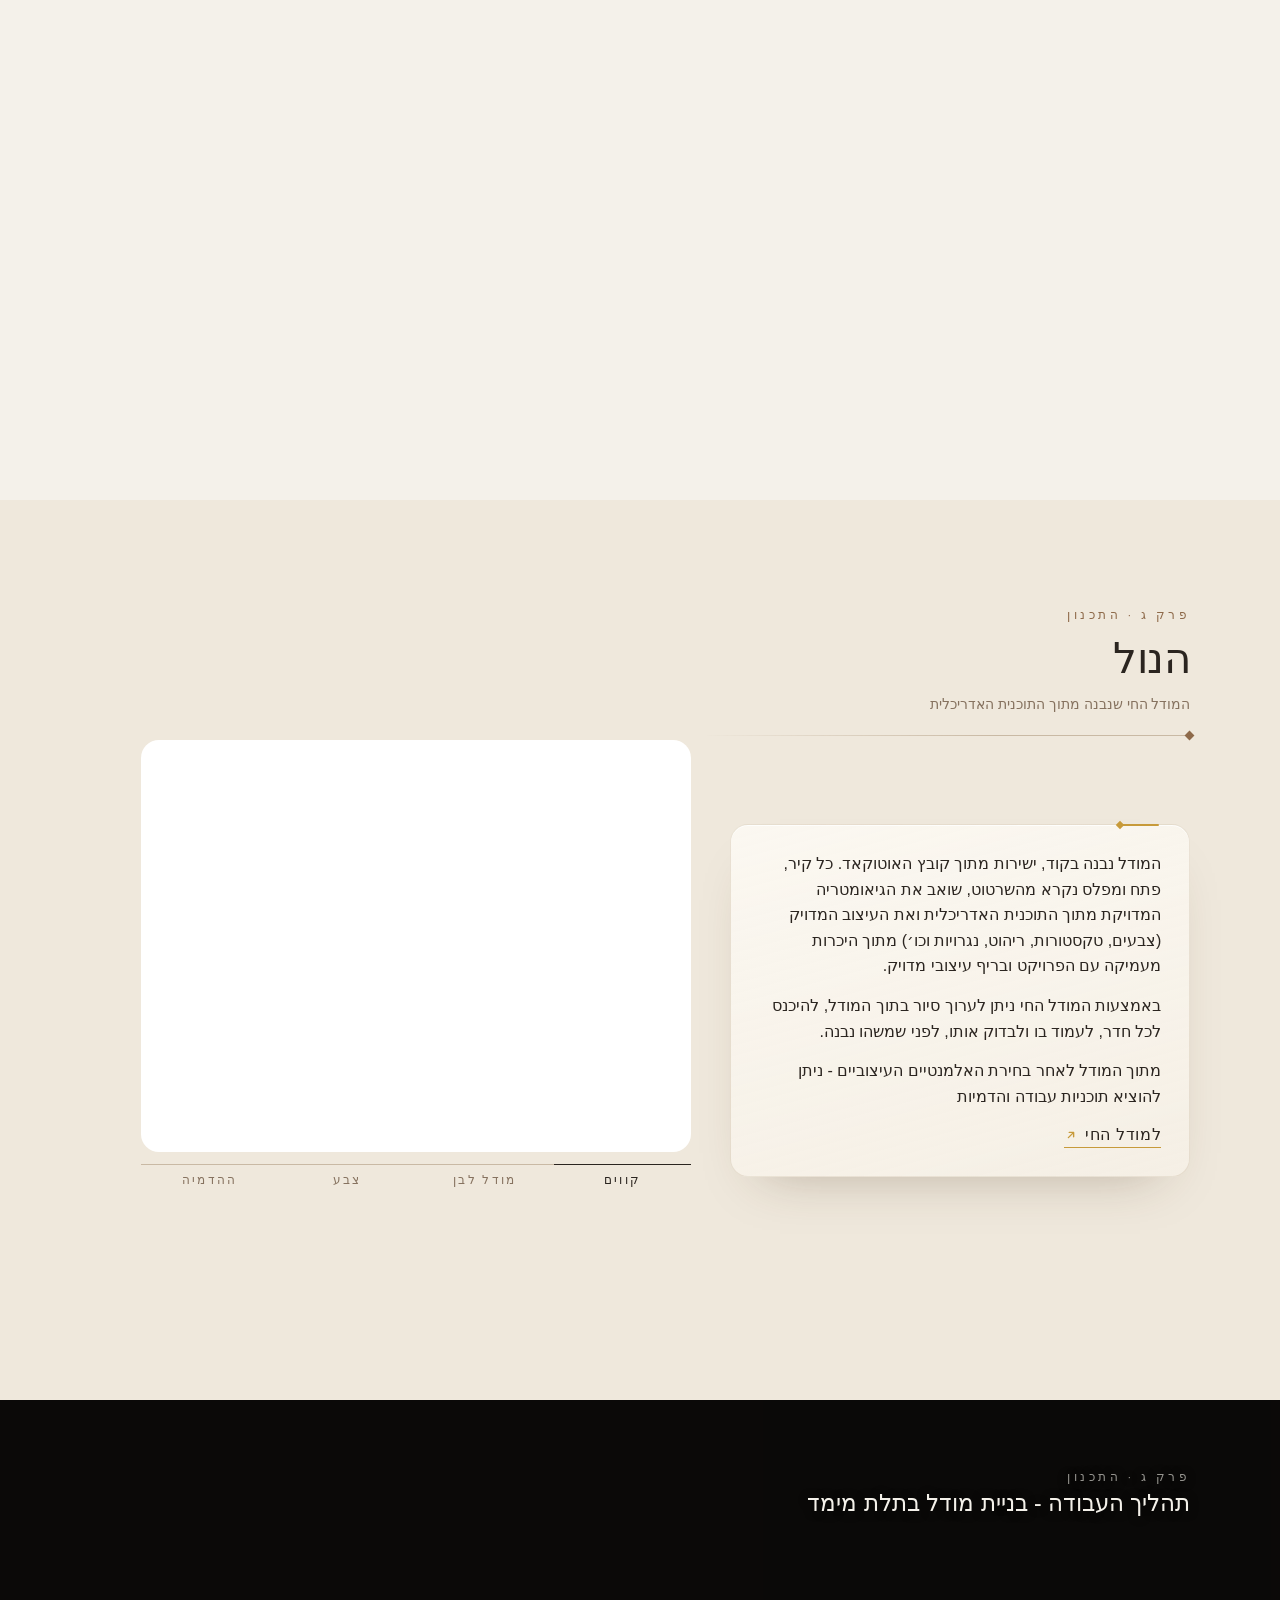
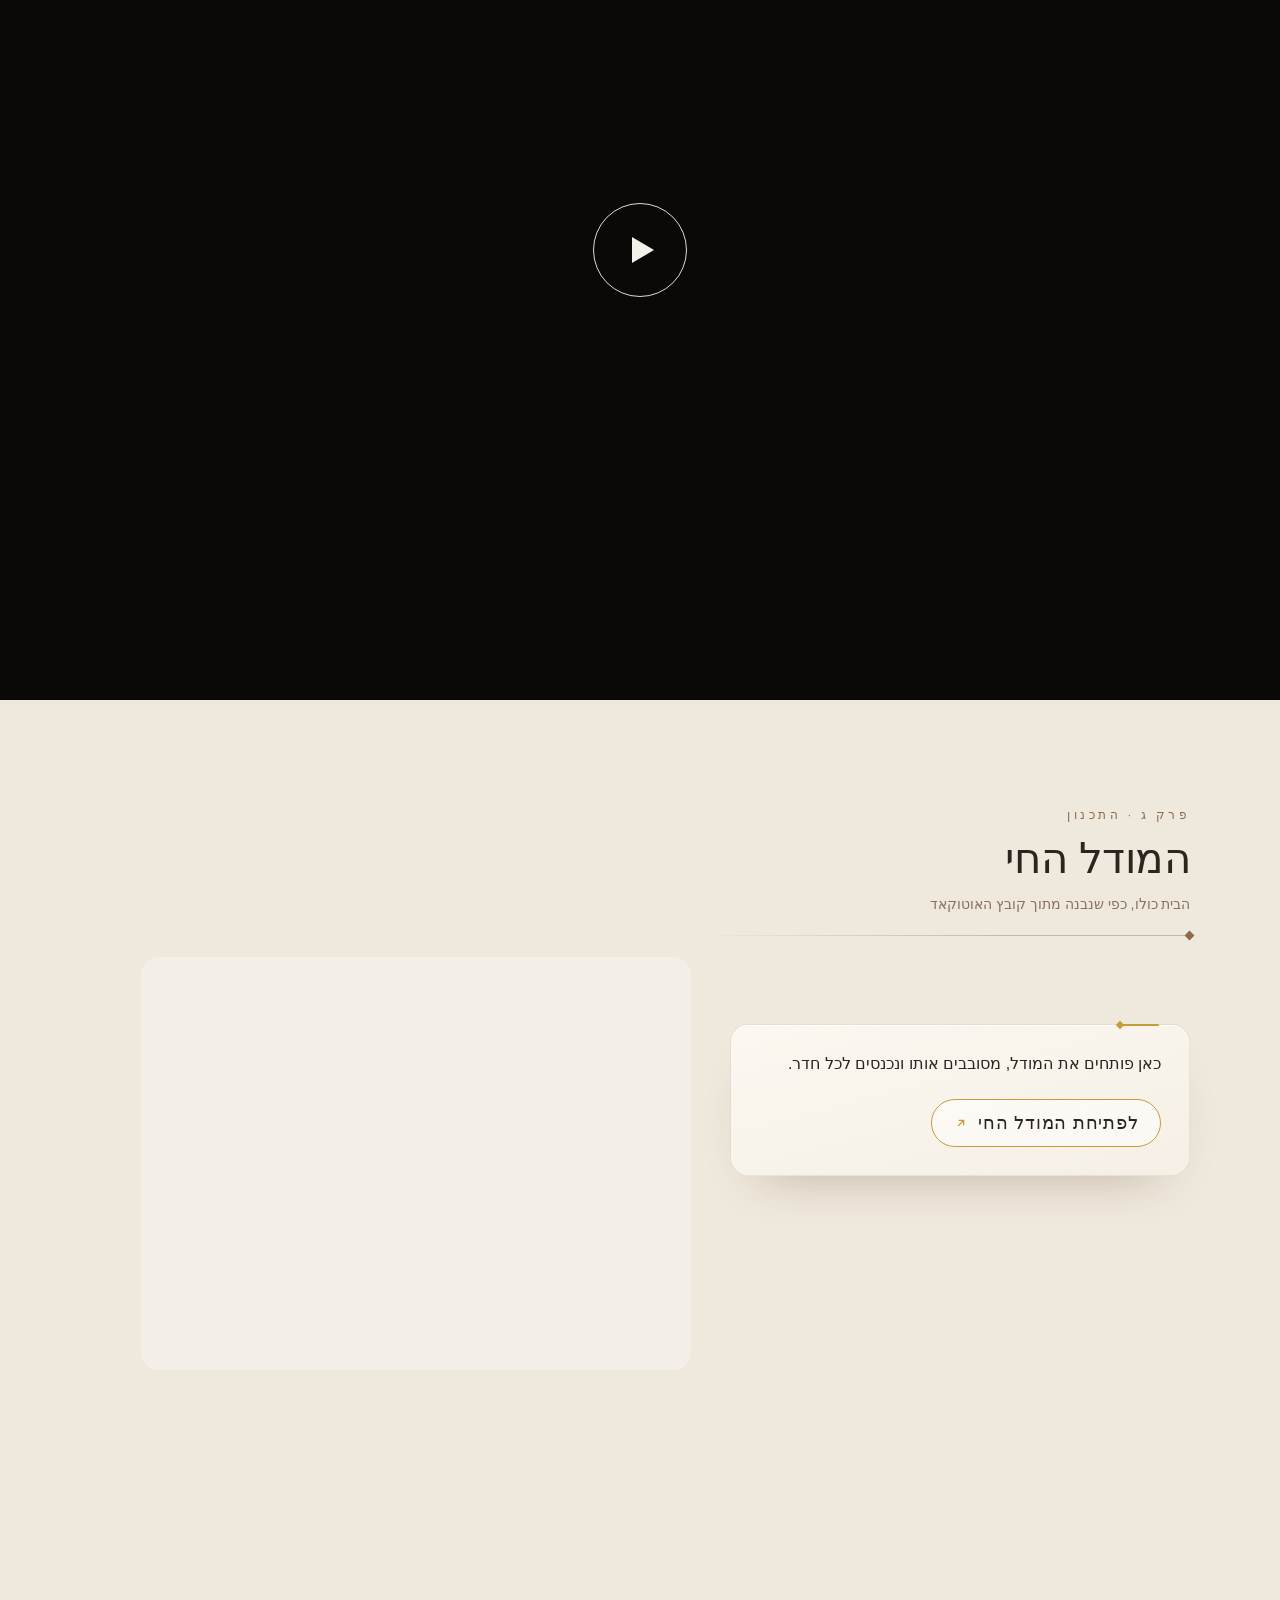
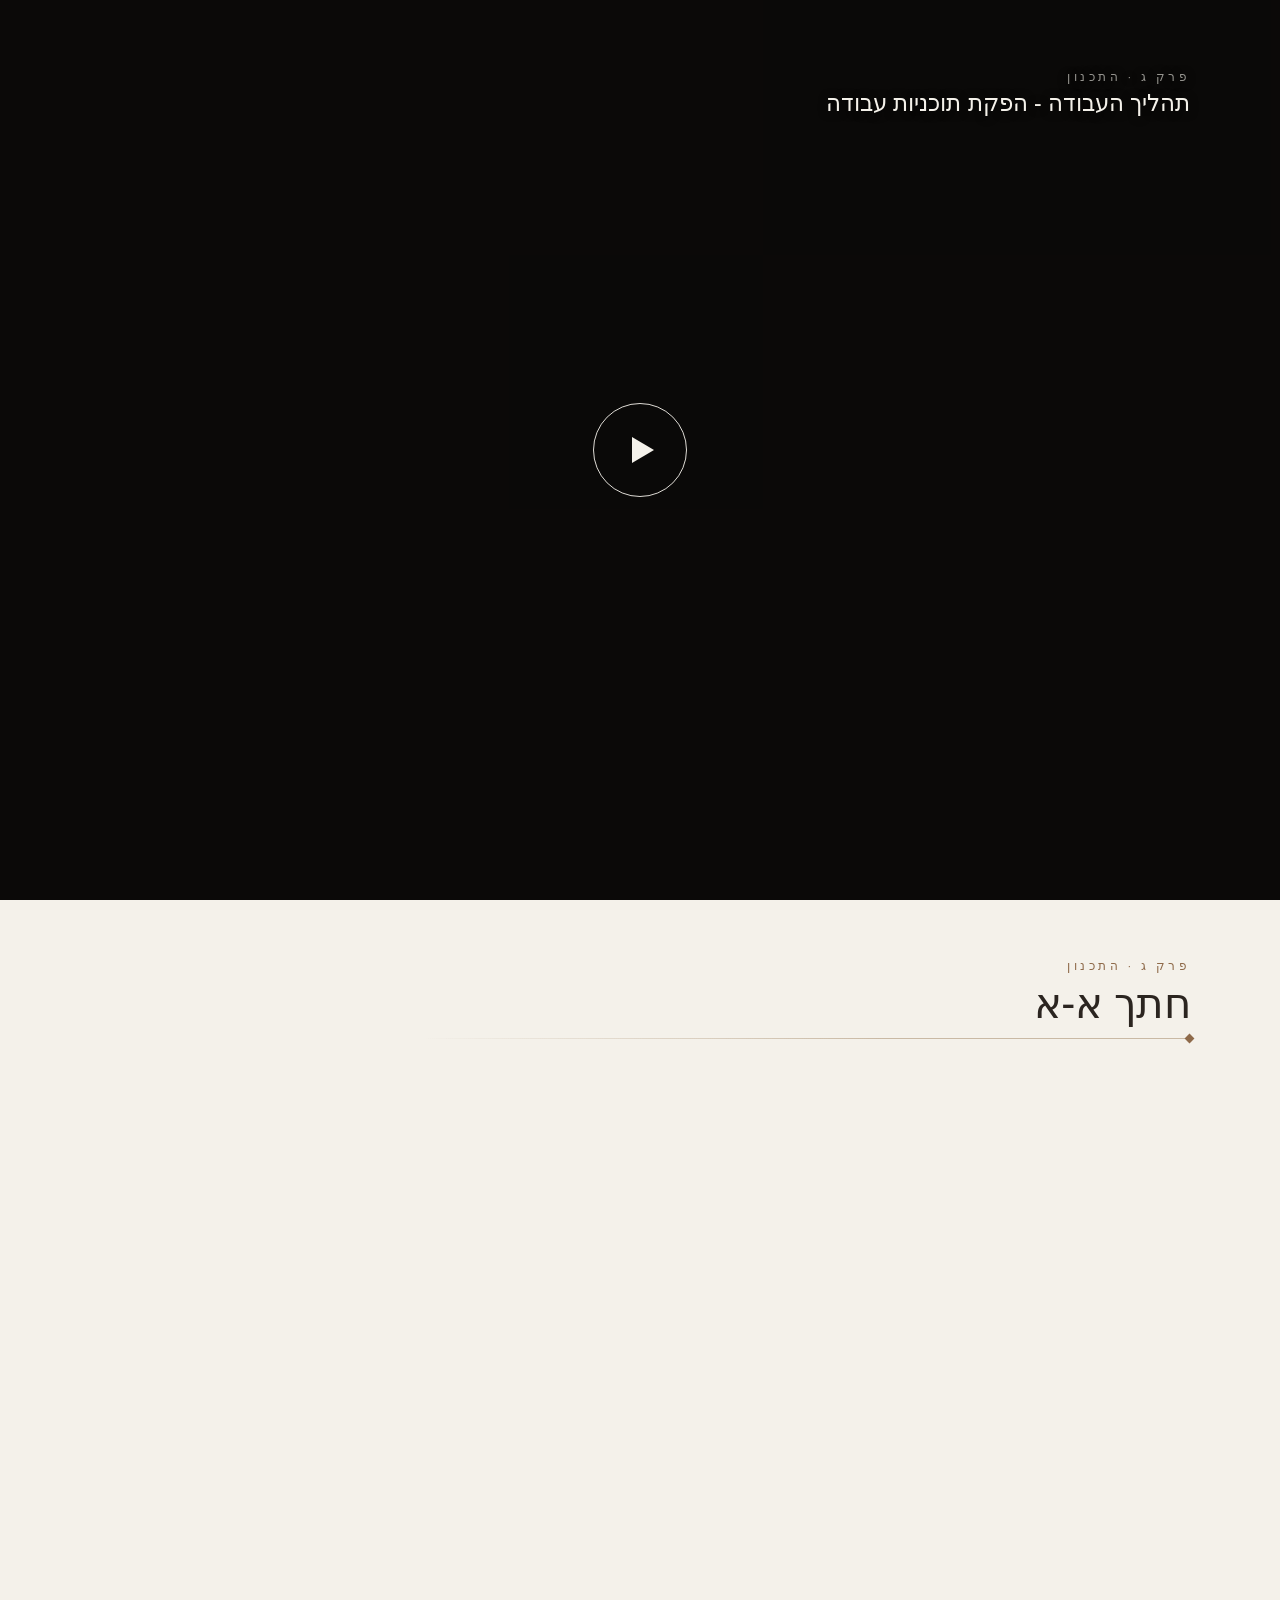
==== commit 937860db: "25.11: ההדמיות אחרי שקף הסיום Co-Authored-By: Claude Opus 5.5 <noreply@anthropic.com>" ====
--- a/index.html
+++ b/index.html
@@ -776,63 +776,6 @@
   </div>
 </div></section>
 
-<section class="scene s-rend" id="s-rend-01" data-ch="4" style="--acc:var(--sage)"><div class="sk">
-  <div class="rimg"><img src="media/הדמיות/01.webp" alt="מבט מהכניסה" loading="eager"></div>
-  <div class="rcap"><small>הדמיות · 1 / 14</small>מבט מהכניסה</div>
-</div></section>
-<section class="scene s-rend" id="s-rend-02" data-ch="4" style="--acc:var(--sage)"><div class="sk">
-  <div class="rimg"><img src="media/הדמיות/02.webp" alt="סלון" loading="eager"></div>
-  <div class="rcap"><small>הדמיות · 2 / 14</small>סלון</div>
-</div></section>
-<section class="scene s-rend" id="s-rend-03" data-ch="4" style="--acc:var(--sage)"><div class="sk">
-  <div class="rimg"><img src="media/הדמיות/03.webp" alt="מטבח מהסלון" loading="eager"></div>
-  <div class="rcap"><small>הדמיות · 3 / 14</small>מטבח מהסלון</div>
-</div></section>
-<section class="scene s-rend" id="s-rend-04" data-ch="4" style="--acc:var(--sage)"><div class="sk">
-  <div class="rimg"><img src="media/הדמיות/04.webp" alt="סטודיו מהסלון" loading="eager"></div>
-  <div class="rcap"><small>הדמיות · 4 / 14</small>סטודיו מהסלון</div>
-</div></section>
-<section class="scene s-rend" id="s-rend-05" data-ch="4" style="--acc:var(--sage)"><div class="sk">
-  <div class="rimg"><img src="media/הדמיות/05.webp" alt="סטודיו" loading="eager"></div>
-  <div class="rcap"><small>הדמיות · 5 / 14</small>סטודיו</div>
-</div></section>
-<section class="scene s-rend" id="s-rend-06" data-ch="4" style="--acc:var(--sage)"><div class="sk">
-  <div class="rimg"><img src="media/הדמיות/06.webp" alt="חדר שינה, קומת קרקע" loading="eager"></div>
-  <div class="rcap"><small>הדמיות · 6 / 14</small>חדר שינה, קומת קרקע</div>
-</div></section>
-<section class="scene s-rend" id="s-rend-07" data-ch="4" style="--acc:var(--sage)"><div class="sk">
-  <div class="rimg"><img src="media/הדמיות/07.webp" alt="שירותי אורחים" loading="eager"></div>
-  <div class="rcap"><small>הדמיות · 7 / 14</small>שירותי אורחים</div>
-</div></section>
-<section class="scene s-rend" id="s-rend-08" data-ch="4" style="--acc:var(--sage)"><div class="sk">
-  <div class="rimg"><img src="media/הדמיות/08.webp" alt="חדר ההורים, המיטה" loading="eager"></div>
-  <div class="rcap"><small>הדמיות · 8 / 14</small>חדר ההורים, המיטה</div>
-</div></section>
-<section class="scene s-rend" id="s-rend-09" data-ch="4" style="--acc:var(--sage)"><div class="sk">
-  <div class="rimg"><img src="media/הדמיות/09.webp" alt="חדר ההורים, הארון והמרפסת" loading="eager"></div>
-  <div class="rcap"><small>הדמיות · 9 / 14</small>חדר ההורים, הארון והמרפסת</div>
-</div></section>
-<section class="scene s-rend" id="s-rend-10" data-ch="4" style="--acc:var(--sage)"><div class="sk">
-  <div class="rimg"><img src="media/הדמיות/10.webp" alt="מרפסת ההורים" loading="eager"></div>
-  <div class="rcap"><small>הדמיות · 10 / 14</small>מרפסת ההורים</div>
-</div></section>
-<section class="scene s-rend" id="s-rend-11" data-ch="4" style="--acc:var(--sage)"><div class="sk">
-  <div class="rimg"><img src="media/הדמיות/11.webp" alt="חדר רחצה הורים" loading="eager"></div>
-  <div class="rcap"><small>הדמיות · 11 / 14</small>חדר רחצה הורים</div>
-</div></section>
-<section class="scene s-rend" id="s-rend-12" data-ch="4" style="--acc:var(--sage)"><div class="sk">
-  <div class="rimg"><img src="media/הדמיות/12.webp" alt="החדר של גילי" loading="eager"></div>
-  <div class="rcap"><small>הדמיות · 12 / 14</small>החדר של גילי</div>
-</div></section>
-<section class="scene s-rend" id="s-rend-13" data-ch="4" style="--acc:var(--sage)"><div class="sk">
-  <div class="rimg"><img src="media/הדמיות/13.webp" alt="חדר רחצה ליד הכביסה" loading="eager"></div>
-  <div class="rcap"><small>הדמיות · 13 / 14</small>חדר רחצה ליד הכביסה</div>
-</div></section>
-<section class="scene s-rend" id="s-rend-14" data-ch="4" style="--acc:var(--sage)"><div class="sk">
-  <div class="rimg"><img src="media/הדמיות/14.webp" alt="החדר של נויה" loading="eager"></div>
-  <div class="rcap"><small>הדמיות · 14 / 14</small>החדר של נויה</div>
-</div></section>
-
 <section class="scene s-end" id="s-end" data-ch="4" style="--acc:var(--sage)"><div class="sk">
   <video class="bg loop" src="media/קסם-סריגה.mp4" poster="media/קסם-סריגה.jpg" muted loop playsinline preload="metadata"></video>
   <div class="wrap"><div class="inner">
@@ -843,6 +786,63 @@
     <div class="mlinkp canva rv"><a class="mlink" href="https://canva.link/qpxujm8jnco7qvz" target="_blank" tabindex="-1" rel="noopener">למצגת בקנבה<svg viewBox="0 0 16 16" aria-hidden="true"><path d="M5 11L11 5M6 5h5v5"/></svg></a></div>
   </div></div>
 </div></section>
+<section class="scene s-rend" id="s-rend-01" data-ch="4" style="--acc:var(--sage)"><div class="sk">
+  <div class="rimg"><img src="media/הדמיות/01.webp" alt="מבט מהכניסה" loading="eager"></div>
+  <div class="rcap"><small>הדמיות · 1 / 14</small>מבט מהכניסה</div>
+</div></section>
+<section class="scene s-rend" id="s-rend-02" data-ch="4" style="--acc:var(--sage)"><div class="sk">
+  <div class="rimg"><img src="media/הדמיות/02.webp" alt="סלון" loading="eager"></div>
+  <div class="rcap"><small>הדמיות · 2 / 14</small>סלון</div>
+</div></section>
+<section class="scene s-rend" id="s-rend-03" data-ch="4" style="--acc:var(--sage)"><div class="sk">
+  <div class="rimg"><img src="media/הדמיות/03.webp" alt="מטבח מהסלון" loading="eager"></div>
+  <div class="rcap"><small>הדמיות · 3 / 14</small>מטבח מהסלון</div>
+</div></section>
+<section class="scene s-rend" id="s-rend-04" data-ch="4" style="--acc:var(--sage)"><div class="sk">
+  <div class="rimg"><img src="media/הדמיות/04.webp" alt="סטודיו מהסלון" loading="eager"></div>
+  <div class="rcap"><small>הדמיות · 4 / 14</small>סטודיו מהסלון</div>
+</div></section>
+<section class="scene s-rend" id="s-rend-05" data-ch="4" style="--acc:var(--sage)"><div class="sk">
+  <div class="rimg"><img src="media/הדמיות/05.webp" alt="סטודיו" loading="eager"></div>
+  <div class="rcap"><small>הדמיות · 5 / 14</small>סטודיו</div>
+</div></section>
+<section class="scene s-rend" id="s-rend-06" data-ch="4" style="--acc:var(--sage)"><div class="sk">
+  <div class="rimg"><img src="media/הדמיות/06.webp" alt="חדר שינה, קומת קרקע" loading="eager"></div>
+  <div class="rcap"><small>הדמיות · 6 / 14</small>חדר שינה, קומת קרקע</div>
+</div></section>
+<section class="scene s-rend" id="s-rend-07" data-ch="4" style="--acc:var(--sage)"><div class="sk">
+  <div class="rimg"><img src="media/הדמיות/07.webp" alt="שירותי אורחים" loading="eager"></div>
+  <div class="rcap"><small>הדמיות · 7 / 14</small>שירותי אורחים</div>
+</div></section>
+<section class="scene s-rend" id="s-rend-08" data-ch="4" style="--acc:var(--sage)"><div class="sk">
+  <div class="rimg"><img src="media/הדמיות/08.webp" alt="חדר ההורים, המיטה" loading="eager"></div>
+  <div class="rcap"><small>הדמיות · 8 / 14</small>חדר ההורים, המיטה</div>
+</div></section>
+<section class="scene s-rend" id="s-rend-09" data-ch="4" style="--acc:var(--sage)"><div class="sk">
+  <div class="rimg"><img src="media/הדמיות/09.webp" alt="חדר ההורים, הארון והמרפסת" loading="eager"></div>
+  <div class="rcap"><small>הדמיות · 9 / 14</small>חדר ההורים, הארון והמרפסת</div>
+</div></section>
+<section class="scene s-rend" id="s-rend-10" data-ch="4" style="--acc:var(--sage)"><div class="sk">
+  <div class="rimg"><img src="media/הדמיות/10.webp" alt="מרפסת ההורים" loading="eager"></div>
+  <div class="rcap"><small>הדמיות · 10 / 14</small>מרפסת ההורים</div>
+</div></section>
+<section class="scene s-rend" id="s-rend-11" data-ch="4" style="--acc:var(--sage)"><div class="sk">
+  <div class="rimg"><img src="media/הדמיות/11.webp" alt="חדר רחצה הורים" loading="eager"></div>
+  <div class="rcap"><small>הדמיות · 11 / 14</small>חדר רחצה הורים</div>
+</div></section>
+<section class="scene s-rend" id="s-rend-12" data-ch="4" style="--acc:var(--sage)"><div class="sk">
+  <div class="rimg"><img src="media/הדמיות/12.webp" alt="החדר של גילי" loading="eager"></div>
+  <div class="rcap"><small>הדמיות · 12 / 14</small>החדר של גילי</div>
+</div></section>
+<section class="scene s-rend" id="s-rend-13" data-ch="4" style="--acc:var(--sage)"><div class="sk">
+  <div class="rimg"><img src="media/הדמיות/13.webp" alt="חדר רחצה ליד הכביסה" loading="eager"></div>
+  <div class="rcap"><small>הדמיות · 13 / 14</small>חדר רחצה ליד הכביסה</div>
+</div></section>
+<section class="scene s-rend" id="s-rend-14" data-ch="4" style="--acc:var(--sage)"><div class="sk">
+  <div class="rimg"><img src="media/הדמיות/14.webp" alt="החדר של נויה" loading="eager"></div>
+  <div class="rcap"><small>הדמיות · 14 / 14</small>החדר של נויה</div>
+</div></section>
+
 
 <script src="lib/gsap.min.js"></script>
 <script src="lib/ScrollTrigger.min.js"></script>
